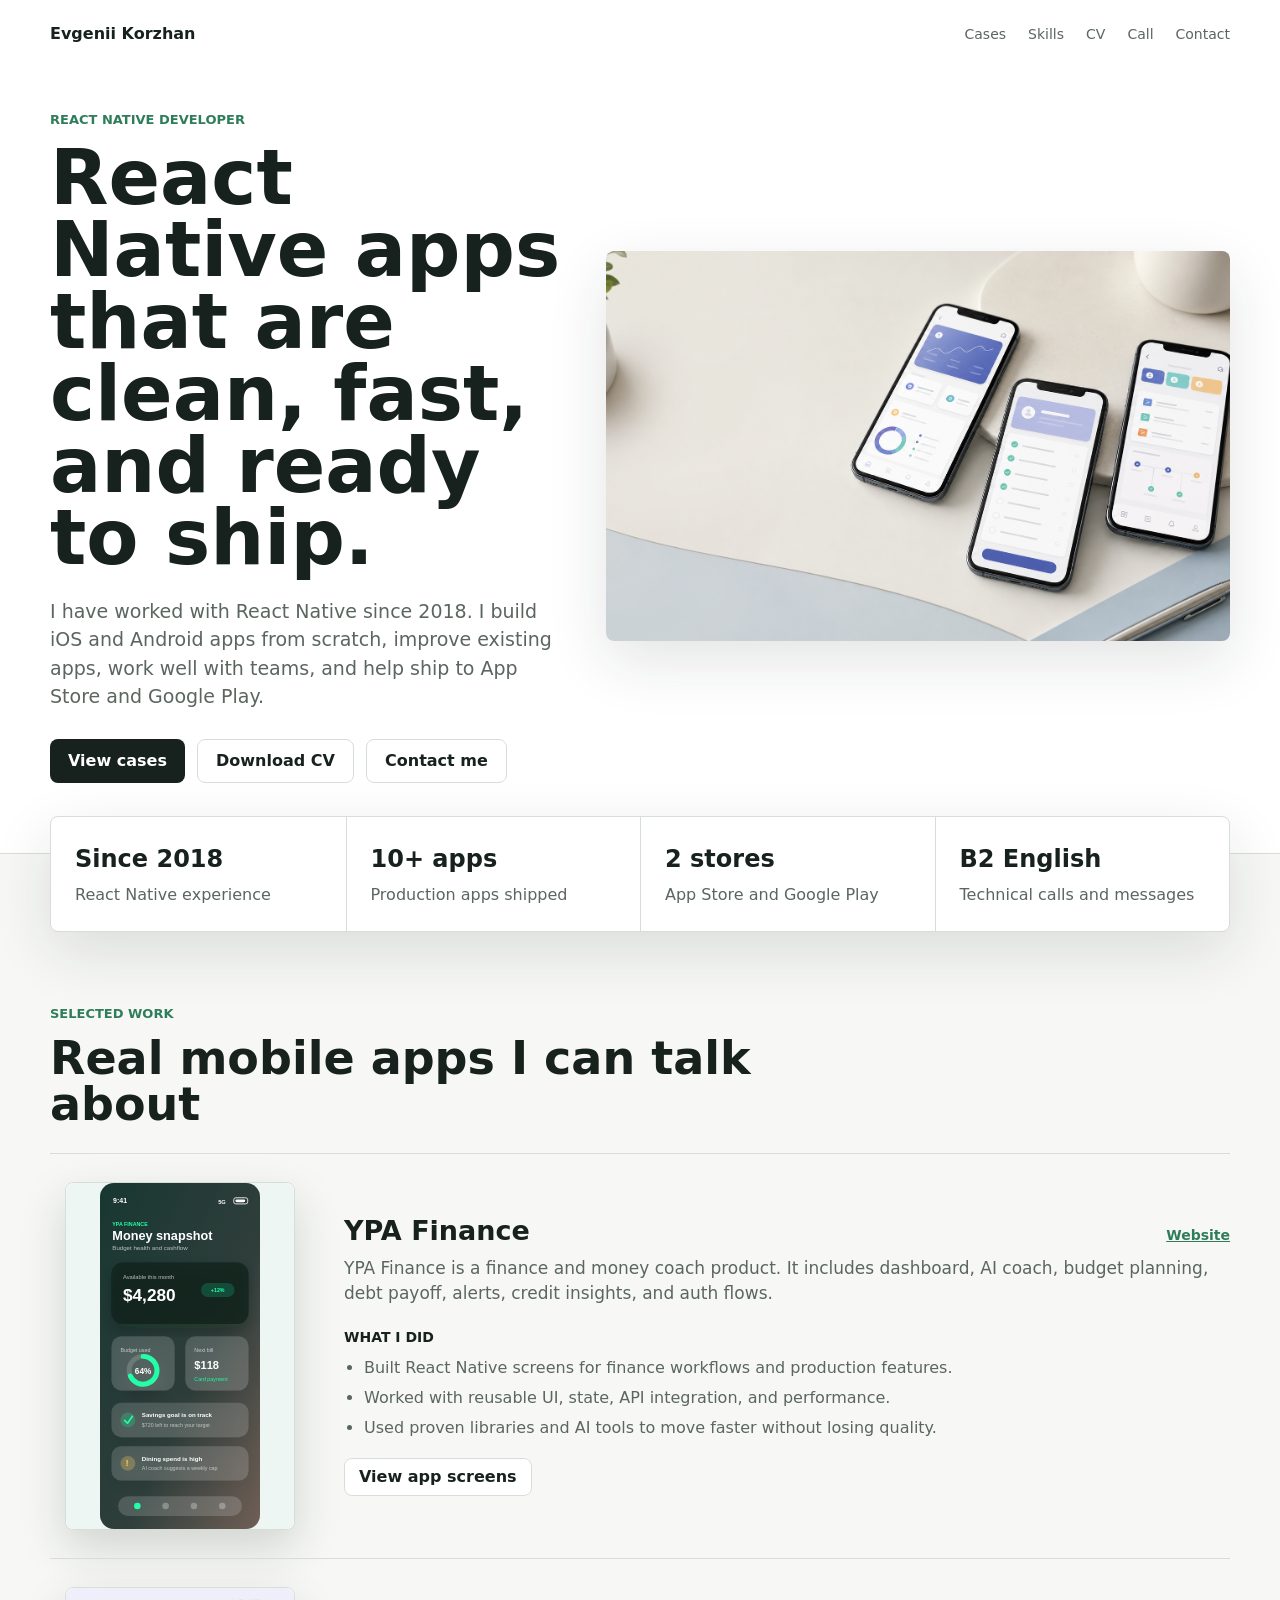
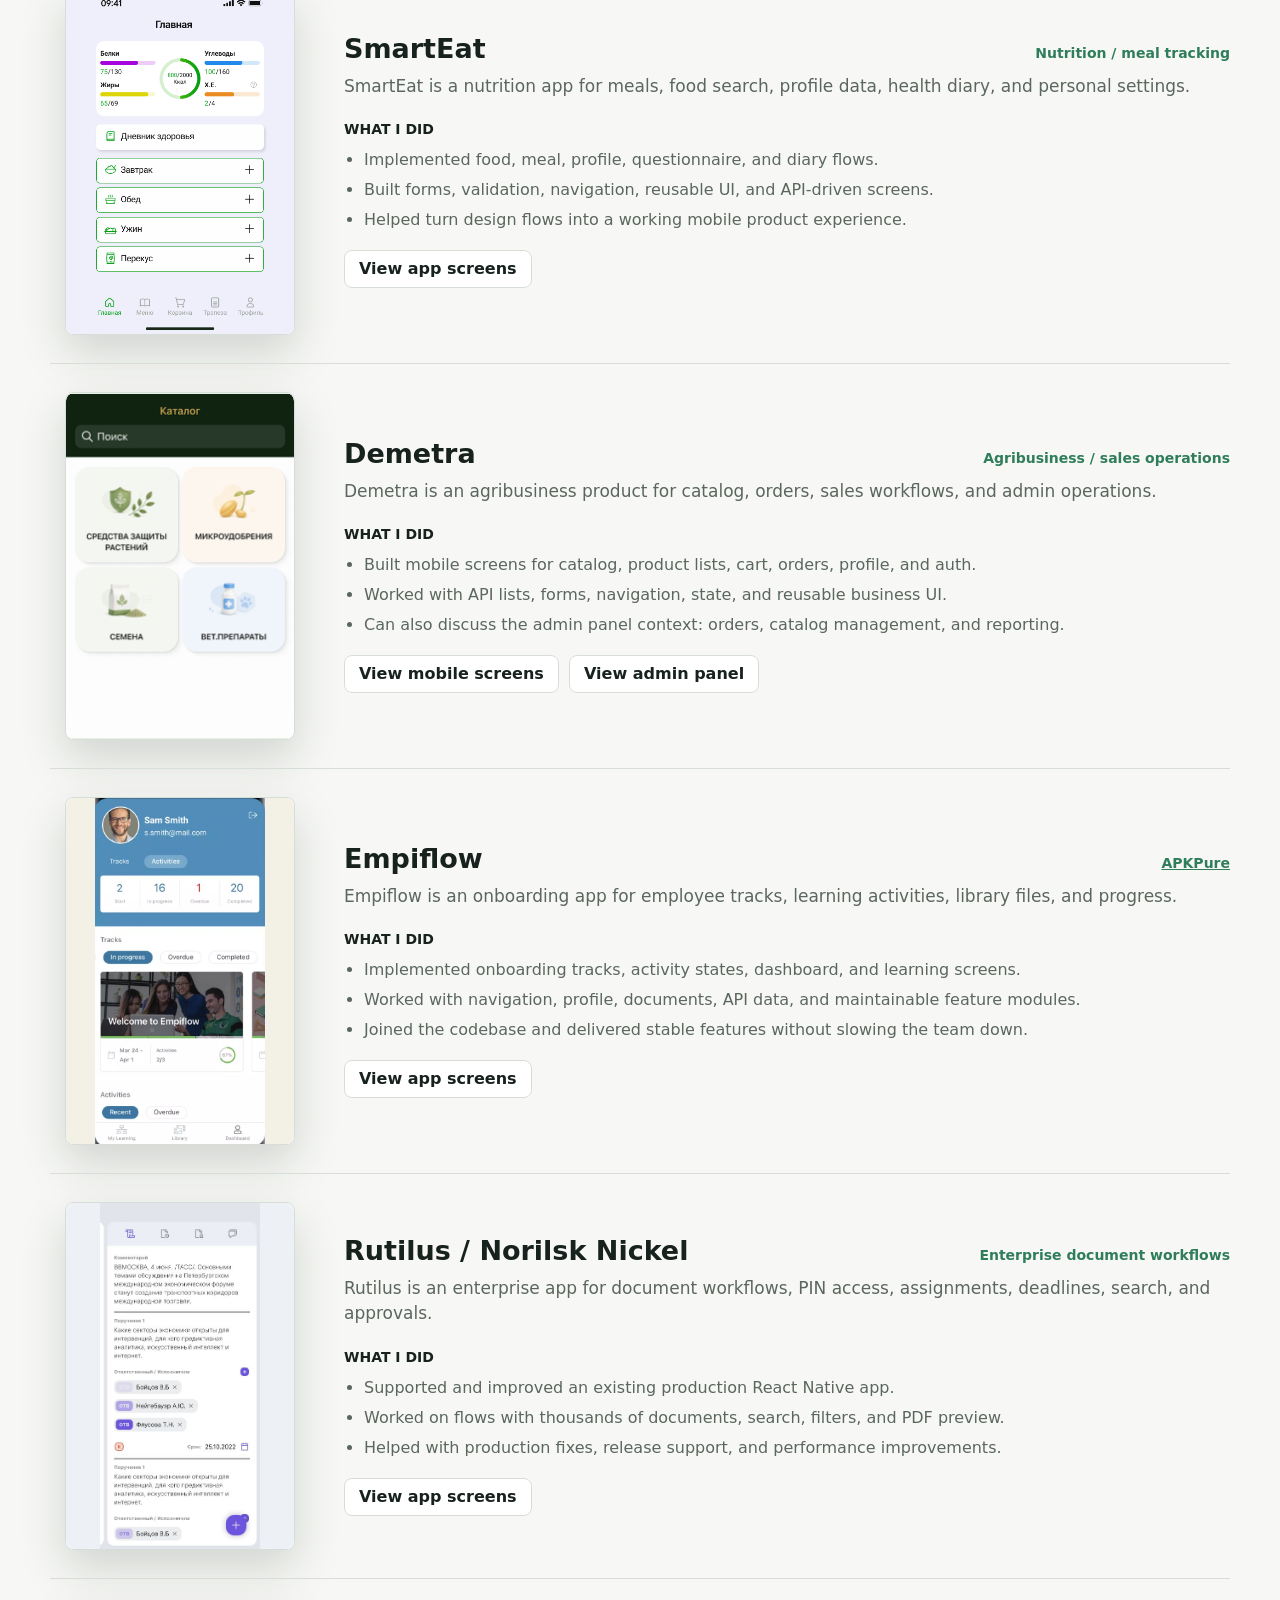
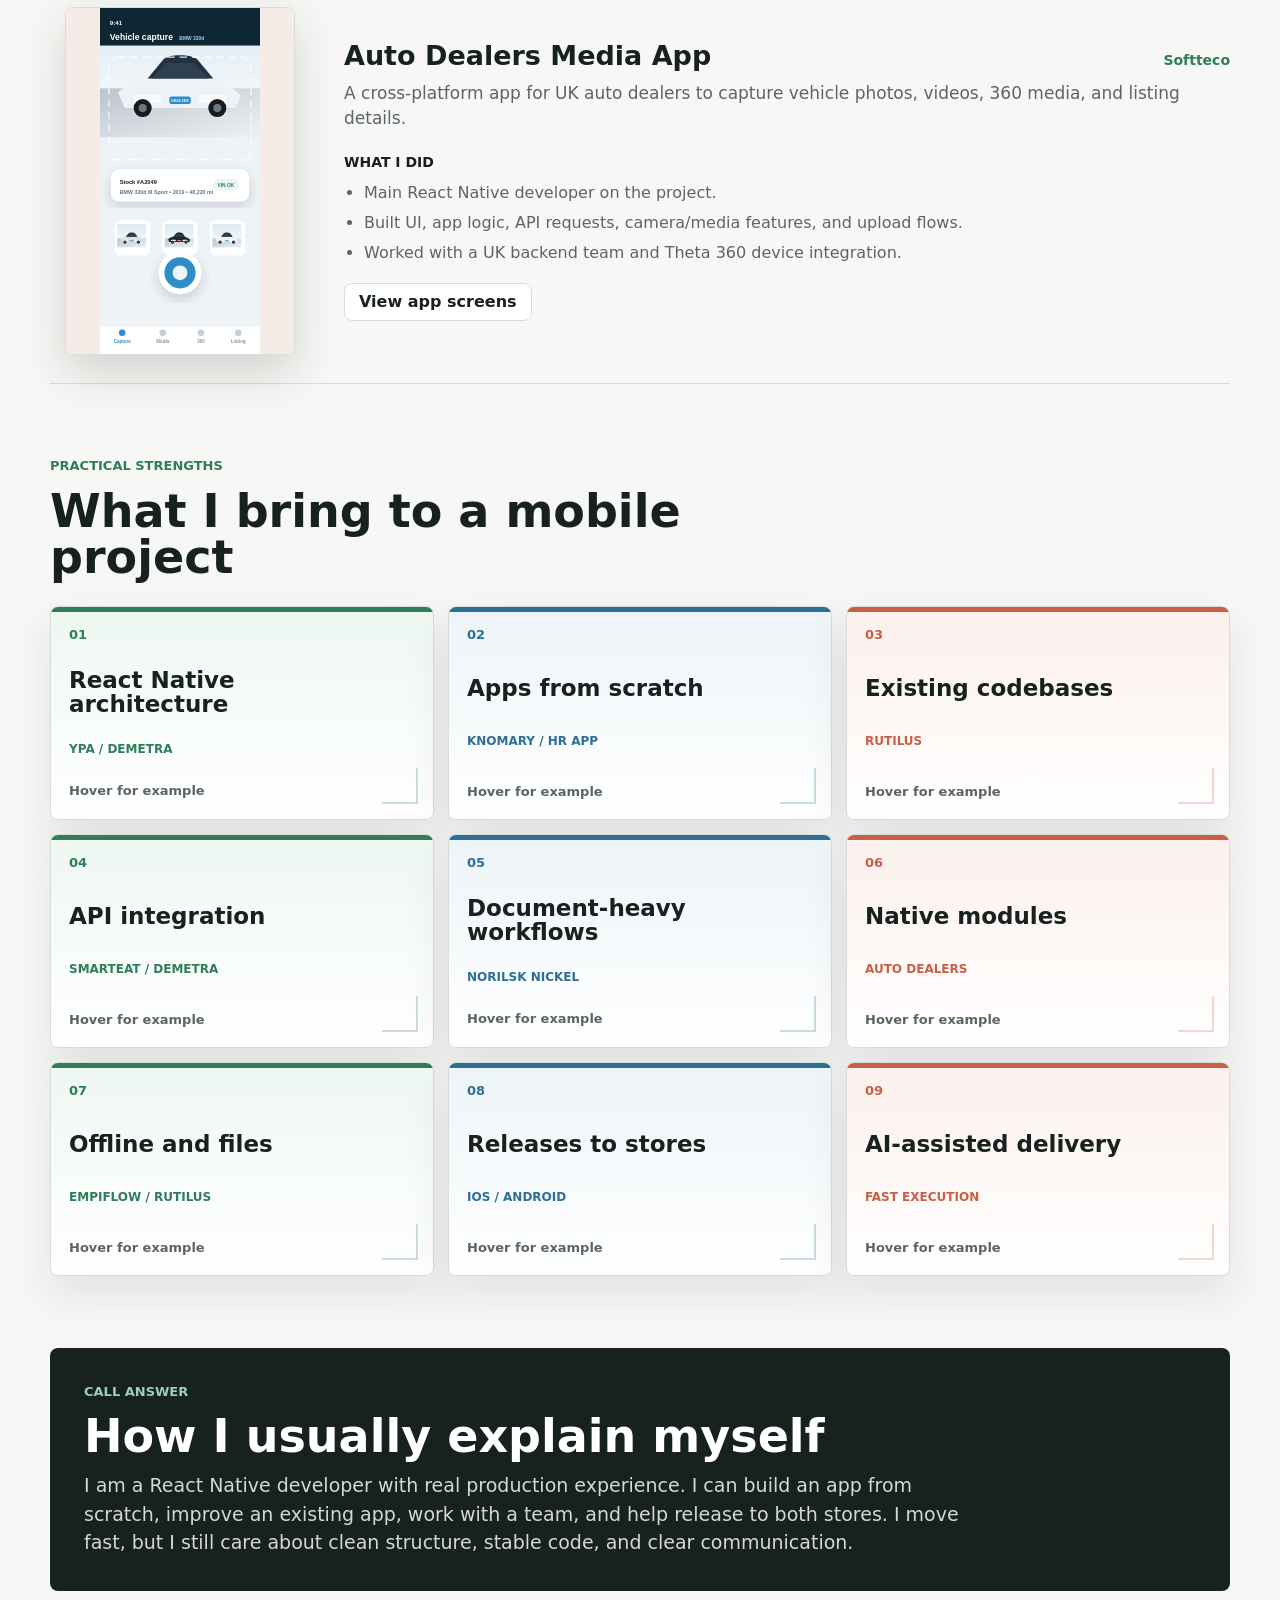
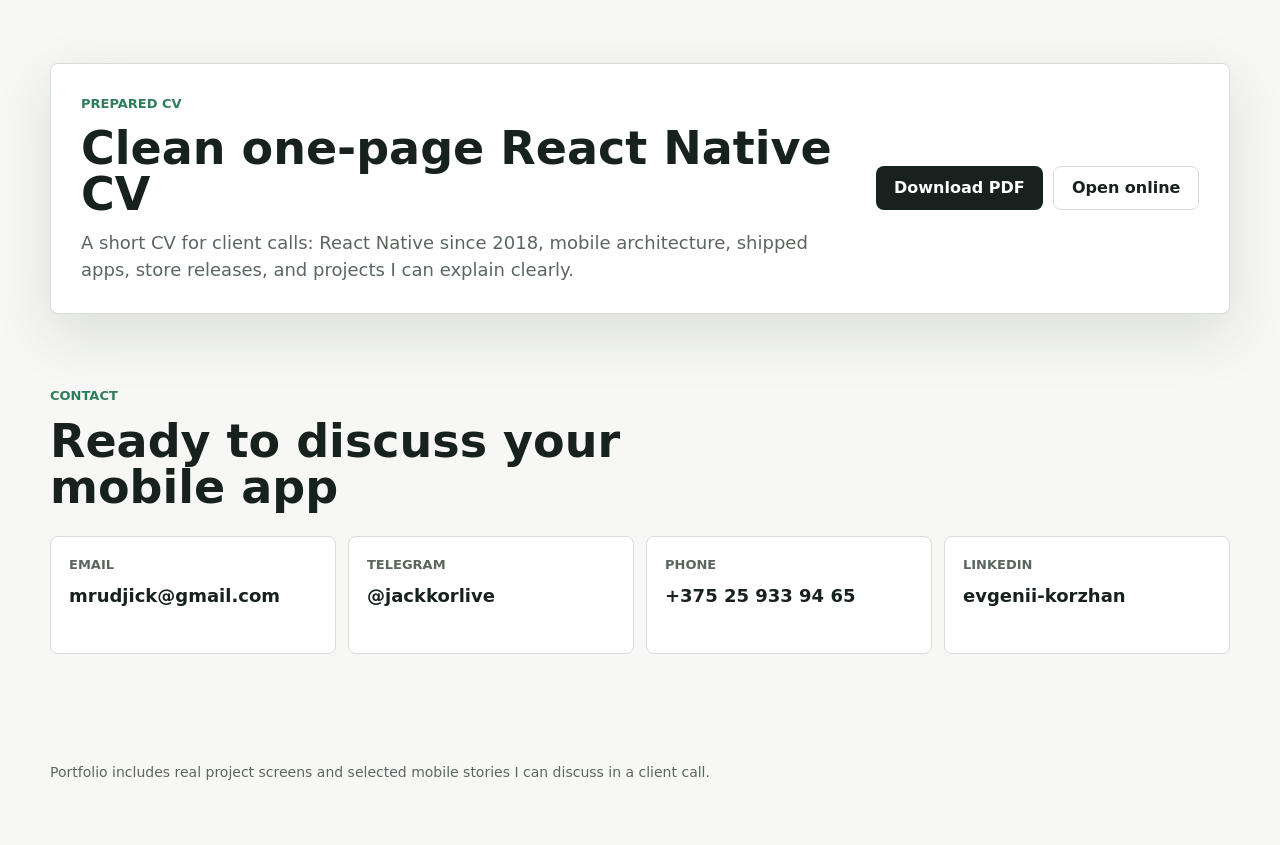
==== index.html @ 5a58c22c "Add React Native portfolio site" ====
<!doctype html>
<html lang="en">
  <head>
    <meta charset="utf-8" />
    <meta name="viewport" content="width=device-width, initial-scale=1" />
    <title>Evgenii Korzhan - React Native Portfolio</title>
    <meta name="theme-color" content="#17211d" />
    <link rel="icon" href="./assets/favicon.svg" type="image/svg+xml" />
    <link rel="stylesheet" href="./vendor/swiper/swiper-bundle.min.css" />
    <link rel="stylesheet" href="./styles.css?v=20260601-copy-polish" />
  </head>
  <body>
    <header class="hero">
      <nav class="nav" aria-label="Portfolio navigation">
        <a class="brand" href="#top">Evgenii Korzhan</a>
        <div class="nav-links">
          <a href="#cases">Cases</a>
          <a href="#skills">Skills</a>
          <a href="#resume">CV</a>
          <a href="#call">Call</a>
          <a href="#contact">Contact</a>
        </div>
      </nav>

      <section id="top" class="hero-grid">
        <div class="hero-copy">
          <p class="eyebrow">React Native Developer</p>
          <h1>React Native apps that are clean, fast, and ready to ship.</h1>
          <p class="lead">
            I have worked with React Native since 2018. I build iOS and Android apps from scratch, improve existing apps, work well with teams, and help ship to App Store and Google Play.
          </p>
          <div class="hero-actions">
            <a class="button primary" href="#cases">View cases</a>
            <a class="button secondary" href="./assets/evgenii-korzhan-react-native-cv.pdf" download>Download CV</a>
            <a class="button secondary" href="mailto:mrudjick@gmail.com">Contact me</a>
          </div>
        </div>
        <div class="hero-media">
          <img src="./assets/mobile-portfolio-hero.png" alt="Mobile app portfolio screens" />
        </div>
      </section>
    </header>

    <main>
      <section class="summary" aria-label="Developer summary">
        <div>
          <span>Since 2018</span>
          <p>React Native experience</p>
        </div>
        <div>
          <span>10+ apps</span>
          <p>Production apps shipped</p>
        </div>
        <div>
          <span>2 stores</span>
          <p>App Store and Google Play</p>
        </div>
        <div>
          <span>B2 English</span>
          <p>Technical calls and messages</p>
        </div>
      </section>

      <section id="cases" class="section">
        <div class="section-heading">
          <p class="eyebrow">Selected work</p>
          <h2>Real mobile apps I can talk about</h2>
        </div>

        <article class="case">
          <button class="phone finance-phone case-trigger" type="button" data-gallery="ypa" aria-label="Open YPA Finance screens">
            <div class="phone-top"></div>
            <div class="screen">
              <img class="phone-preview" src="./assets/ypa-product/ypa-dashboard.svg" alt="YPA Finance screen preview" />
            </div>
          </button>
          <div class="case-copy">
            <div class="case-title">
              <h3>YPA Finance</h3>
              <a href="https://www.ypa.finance/en" target="_blank" rel="noreferrer">Website</a>
            </div>
            <p>
              YPA Finance is a finance and money coach product. It includes dashboard, AI coach, budget planning, debt payoff, alerts, credit insights, and auth flows.
            </p>
            <h4>What I did</h4>
            <ul>
              <li>Built React Native screens for finance workflows and production features.</li>
              <li>Worked with reusable UI, state, API integration, and performance.</li>
              <li>Used proven libraries and AI tools to move faster without losing quality.</li>
            </ul>
            <button class="screen-link" type="button" data-gallery="ypa">View app screens</button>
          </div>
        </article>

        <article class="case">
          <button class="phone nutrition-phone case-trigger" type="button" data-gallery="smarteat" aria-label="Open SmartEat screens">
            <div class="phone-top"></div>
            <div class="screen">
              <img class="phone-preview" src="./assets/smarteat-real/smarteat-02.png" alt="SmartEat screen preview" />
            </div>
          </button>
          <div class="case-copy">
            <div class="case-title">
              <h3>SmartEat</h3>
              <span>Nutrition / meal tracking</span>
            </div>
            <p>
              SmartEat is a nutrition app for meals, food search, profile data, health diary, and personal settings.
            </p>
            <h4>What I did</h4>
            <ul>
              <li>Implemented food, meal, profile, questionnaire, and diary flows.</li>
              <li>Built forms, validation, navigation, reusable UI, and API-driven screens.</li>
              <li>Helped turn design flows into a working mobile product experience.</li>
            </ul>
            <button class="screen-link" type="button" data-gallery="smarteat">View app screens</button>
          </div>
        </article>

        <article class="case">
          <button class="phone agro-phone case-trigger" type="button" data-gallery="demetra" aria-label="Open Demetra screens">
            <div class="phone-top"></div>
            <div class="screen">
              <img class="phone-preview" src="./assets/demetra-real/demetra-preview.png" alt="Demetra screen preview" />
            </div>
          </button>
          <div class="case-copy">
            <div class="case-title">
              <h3>Demetra</h3>
              <span>Agribusiness / sales operations</span>
            </div>
            <p>
              Demetra is an agribusiness product for catalog, orders, sales workflows, and admin operations.
            </p>
            <h4>What I did</h4>
            <ul>
              <li>Built mobile screens for catalog, product lists, cart, orders, profile, and auth.</li>
              <li>Worked with API lists, forms, navigation, state, and reusable business UI.</li>
              <li>Can also discuss the admin panel context: orders, catalog management, and reporting.</li>
            </ul>
            <div class="case-actions">
              <button class="screen-link" type="button" data-gallery="demetra">View mobile screens</button>
              <button class="screen-link" type="button" data-gallery="demetraAdmin">View admin panel</button>
            </div>
          </div>
        </article>

        <article class="case">
          <button class="phone onboarding-phone case-trigger" type="button" data-gallery="empiflow" aria-label="Open Empiflow screens">
            <div class="phone-top"></div>
            <div class="screen">
              <img class="phone-preview" src="./assets/empiflow-real/empiflow-preview.png" alt="Empiflow screen preview" />
            </div>
          </button>
          <div class="case-copy">
            <div class="case-title">
              <h3>Empiflow</h3>
              <a href="https://apkpure.com/empiflow/com.empiflow" target="_blank" rel="noreferrer">APKPure</a>
            </div>
            <p>
              Empiflow is an onboarding app for employee tracks, learning activities, library files, and progress.
            </p>
            <h4>What I did</h4>
            <ul>
              <li>Implemented onboarding tracks, activity states, dashboard, and learning screens.</li>
              <li>Worked with navigation, profile, documents, API data, and maintainable feature modules.</li>
              <li>Joined the codebase and delivered stable features without slowing the team down.</li>
            </ul>
            <button class="screen-link" type="button" data-gallery="empiflow">View app screens</button>
          </div>
        </article>

        <article class="case">
          <button class="phone documents-phone case-trigger" type="button" data-gallery="rutilus" aria-label="Open Rutilus Norilsk Nickel screens">
            <div class="phone-top"></div>
            <div class="screen">
              <img class="phone-preview" src="./assets/rutilus-real/rutilus-02.jpg" alt="Rutilus Norilsk Nickel screen preview" />
            </div>
          </button>
          <div class="case-copy">
            <div class="case-title">
              <h3>Rutilus / Norilsk Nickel</h3>
              <span>Enterprise document workflows</span>
            </div>
            <p>
              Rutilus is an enterprise app for document workflows, PIN access, assignments, deadlines, search, and approvals.
            </p>
            <h4>What I did</h4>
            <ul>
              <li>Supported and improved an existing production React Native app.</li>
              <li>Worked on flows with thousands of documents, search, filters, and PDF preview.</li>
              <li>Helped with production fixes, release support, and performance improvements.</li>
            </ul>
            <button class="screen-link" type="button" data-gallery="rutilus">View app screens</button>
          </div>
        </article>

        <article class="case">
          <button class="phone media-phone case-trigger" type="button" data-gallery="auto" aria-label="Open Auto Dealers screens">
            <div class="phone-top"></div>
            <div class="screen">
              <img class="phone-preview" src="./assets/auto-real/auto-01.svg" alt="Auto dealers media app screen preview" />
            </div>
          </button>
          <div class="case-copy">
            <div class="case-title">
              <h3>Auto Dealers Media App</h3>
              <span>Softteco</span>
            </div>
            <p>
              A cross-platform app for UK auto dealers to capture vehicle photos, videos, 360 media, and listing details.
            </p>
            <h4>What I did</h4>
            <ul>
              <li>Main React Native developer on the project.</li>
              <li>Built UI, app logic, API requests, camera/media features, and upload flows.</li>
              <li>Worked with a UK backend team and Theta 360 device integration.</li>
            </ul>
            <button class="screen-link" type="button" data-gallery="auto">View app screens</button>
          </div>
        </article>
      </section>

      <section id="skills" class="section skills">
        <div class="section-heading">
          <p class="eyebrow">Practical strengths</p>
          <h2>What I bring to a mobile project</h2>
        </div>
        <div class="skill-grid">
          <button class="skill-cube" type="button">
            <span class="cube-inner">
              <span class="cube-face cube-front">
                <span class="skill-index">01</span>
                <strong>React Native architecture</strong>
                <span class="skill-tag">YPA / Demetra</span>
                <span class="skill-hint">Hover for example</span>
              </span>
              <span class="cube-face cube-back">
                <span class="skill-tag">Example</span>
                <strong>Clean structure for real apps</strong>
                <span>I split screens, navigation, shared UI, API calls, and state in a way that is easy to grow. YPA Finance and Demetra are good examples to discuss.</span>
              </span>
            </span>
          </button>
          <button class="skill-cube" type="button">
            <span class="cube-inner">
              <span class="cube-face cube-front">
                <span class="skill-index">02</span>
                <strong>Apps from scratch</strong>
                <span class="skill-tag">Knomary / HR app</span>
                <span class="skill-hint">Hover for example</span>
              </span>
              <span class="cube-face cube-back">
                <span class="skill-tag">Example</span>
                <strong>From zero to working app</strong>
                <span>I can start with an empty codebase and build the first stable version: app structure, UI, navigation, logic, and integrations.</span>
              </span>
            </span>
          </button>
          <button class="skill-cube" type="button">
            <span class="cube-inner">
              <span class="cube-face cube-front">
                <span class="skill-index">03</span>
                <strong>Existing codebases</strong>
                <span class="skill-tag">Rutilus</span>
                <span class="skill-hint">Hover for example</span>
              </span>
              <span class="cube-face cube-back">
                <span class="skill-tag">Example</span>
                <strong>Join, understand, improve</strong>
                <span>I can enter an existing project, find the real problem, fix bugs, and improve stability without unnecessary rewrites. Rutilus is a strong example.</span>
              </span>
            </span>
          </button>
          <button class="skill-cube" type="button">
            <span class="cube-inner">
              <span class="cube-face cube-front">
                <span class="skill-index">04</span>
                <strong>API integration</strong>
                <span class="skill-tag">SmartEat / Demetra</span>
                <span class="skill-hint">Hover for example</span>
              </span>
              <span class="cube-face cube-back">
                <span class="skill-tag">Example</span>
                <strong>Real API states</strong>
                <span>I build screens that handle loading, errors, empty states, forms, validation, refresh, and lists. SmartEat and Demetra show this well.</span>
              </span>
            </span>
          </button>
          <button class="skill-cube" type="button">
            <span class="cube-inner">
              <span class="cube-face cube-front">
                <span class="skill-index">05</span>
                <strong>Document-heavy workflows</strong>
                <span class="skill-tag">Norilsk Nickel</span>
                <span class="skill-hint">Hover for example</span>
              </span>
              <span class="cube-face cube-back">
                <span class="skill-tag">Example</span>
                <strong>Thousands of documents</strong>
                <span>In Rutilus I worked with search, filters, document details, assignments, and deadlines. The goal was simple: keep heavy document flows usable.</span>
              </span>
            </span>
          </button>
          <button class="skill-cube" type="button">
            <span class="cube-inner">
              <span class="cube-face cube-front">
                <span class="skill-index">06</span>
                <strong>Native modules</strong>
                <span class="skill-tag">Auto Dealers</span>
                <span class="skill-hint">Hover for example</span>
              </span>
              <span class="cube-face cube-back">
                <span class="skill-tag">Example</span>
                <strong>Camera and device work</strong>
                <span>I worked with photo, video, uploads, and Theta 360 media for an auto dealer app. This is React Native work beyond simple UI screens.</span>
              </span>
            </span>
          </button>
          <button class="skill-cube" type="button">
            <span class="cube-inner">
              <span class="cube-face cube-front">
                <span class="skill-index">07</span>
                <strong>Offline and files</strong>
                <span class="skill-tag">Empiflow / Rutilus</span>
                <span class="skill-hint">Hover for example</span>
              </span>
              <span class="cube-face cube-back">
                <span class="skill-tag">Example</span>
                <strong>Works when mobile is messy</strong>
                <span>I can work with files, cached data, local state, and slow networks. Empiflow and Rutilus are useful examples for this type of app.</span>
              </span>
            </span>
          </button>
          <button class="skill-cube" type="button">
            <span class="cube-inner">
              <span class="cube-face cube-front">
                <span class="skill-index">08</span>
                <strong>Releases to stores</strong>
                <span class="skill-tag">iOS / Android</span>
                <span class="skill-hint">Hover for example</span>
              </span>
              <span class="cube-face cube-back">
                <span class="skill-tag">Example</span>
                <strong>Ready for real users</strong>
                <span>I have worked with releases for both App Store and Google Play: builds, metadata, checks, fixes, and final delivery.</span>
              </span>
            </span>
          </button>
          <button class="skill-cube" type="button">
            <span class="cube-inner">
              <span class="cube-face cube-front">
                <span class="skill-index">09</span>
                <strong>AI-assisted delivery</strong>
                <span class="skill-tag">Fast execution</span>
                <span class="skill-hint">Hover for example</span>
              </span>
              <span class="cube-face cube-back">
                <span class="skill-tag">Example</span>
                <strong>Faster with control</strong>
                <span>I use AI for routine work, refactoring, tests, and research. I still review the result and keep the code aligned with the app architecture.</span>
              </span>
            </span>
          </button>
        </div>
      </section>

      <section id="call" class="section callout">
        <p class="eyebrow">Call answer</p>
        <h2>How I usually explain myself</h2>
        <p>
          I am a React Native developer with real production experience. I can build an app from scratch, improve an existing app, work with a team, and help release to both stores. I move fast, but I still care about clean structure, stable code, and clear communication.
        </p>
      </section>

      <section id="resume" class="section resume-section">
        <div class="resume-card">
          <div>
            <p class="eyebrow">Prepared CV</p>
            <h2>Clean one-page React Native CV</h2>
            <p>
              A short CV for client calls: React Native since 2018, mobile architecture, shipped apps, store releases, and projects I can explain clearly.
            </p>
          </div>
          <div class="resume-actions">
            <a class="button primary" href="./assets/evgenii-korzhan-react-native-cv.pdf" download>Download PDF</a>
            <a class="button secondary" href="./resume.html" target="_blank" rel="noreferrer">Open online</a>
          </div>
        </div>
      </section>

      <section id="contact" class="section contact-section">
        <div class="section-heading">
          <p class="eyebrow">Contact</p>
          <h2>Ready to discuss your mobile app</h2>
        </div>
        <div class="contact-grid">
          <a href="mailto:mrudjick@gmail.com">
            <span>Email</span>
            <strong>mrudjick@gmail.com</strong>
          </a>
          <a href="https://t.me/jackkorlive" target="_blank" rel="noreferrer">
            <span>Telegram</span>
            <strong>@jackkorlive</strong>
          </a>
          <a href="tel:+375259339465">
            <span>Phone</span>
            <strong>+375 25 933 94 65</strong>
          </a>
          <a href="https://www.linkedin.com/in/evgenii-korzhan-442500195/" target="_blank" rel="noreferrer">
            <span>LinkedIn</span>
            <strong>evgenii-korzhan</strong>
          </a>
        </div>
      </section>
    </main>

    <footer>
      <p>Portfolio includes real project screens and selected mobile stories I can discuss in a client call.</p>
    </footer>

    <dialog class="gallery-modal" id="screen-gallery" aria-labelledby="gallery-title">
      <div class="gallery-shell">
        <div class="gallery-header">
          <div>
            <p class="eyebrow">Gallery</p>
            <h2 id="gallery-title">App screens</h2>
            <p id="gallery-note">Screens I can explain during the call.</p>
          </div>
          <button class="gallery-close" type="button" data-gallery-close aria-label="Close gallery">Close</button>
        </div>
        <div class="swiper gallery-swiper">
          <div class="swiper-wrapper" id="gallery-wrapper"></div>
          <div class="swiper-pagination"></div>
          <div class="swiper-button-prev"></div>
          <div class="swiper-button-next"></div>
        </div>
      </div>
    </dialog>
    <script src="./vendor/swiper/swiper-bundle.min.js"></script>
    <script src="./app.js?v=20260601-copy-polish"></script>
  </body>
</html>
---- styles.css ----
:root {
  --ink: #17211d;
  --muted: #5b665f;
  --line: #d7ded8;
  --paper: #f7f8f5;
  --white: #ffffff;
  --green: #2f7d5a;
  --blue: #2e6f95;
  --coral: #c85f46;
  --gold: #c2973d;
  --shadow: 0 20px 60px rgba(23, 33, 29, 0.12);
}

* {
  box-sizing: border-box;
}

html {
  scroll-behavior: smooth;
}

body {
  margin: 0;
  background: var(--paper);
  color: var(--ink);
  font-family: Inter, ui-sans-serif, system-ui, -apple-system, BlinkMacSystemFont, "Segoe UI", sans-serif;
  line-height: 1.5;
}

a {
  color: inherit;
}

.hero {
  min-height: 92vh;
  background: var(--white);
  border-bottom: 1px solid var(--line);
}

.nav {
  display: flex;
  align-items: center;
  justify-content: space-between;
  width: min(1180px, calc(100% - 40px));
  margin: 0 auto;
  padding: 22px 0;
}

.brand {
  font-weight: 760;
  text-decoration: none;
}

.nav-links {
  display: flex;
  gap: 22px;
  color: var(--muted);
  font-size: 14px;
}

.nav-links a {
  text-decoration: none;
}

.hero-grid {
  display: grid;
  grid-template-columns: minmax(300px, 0.9fr) minmax(380px, 1.1fr);
  gap: 46px;
  align-items: center;
  width: min(1180px, calc(100% - 40px));
  margin: 0 auto;
  padding: 42px 0 70px;
}

.eyebrow {
  margin: 0 0 12px;
  color: var(--green);
  font-size: 13px;
  font-weight: 760;
  letter-spacing: 0;
  text-transform: uppercase;
}

h1,
h2,
h3,
h4,
p {
  margin-top: 0;
}

h1 {
  max-width: 650px;
  margin-bottom: 22px;
  font-size: clamp(44px, 6vw, 76px);
  line-height: 0.95;
  letter-spacing: 0;
}

.lead {
  max-width: 620px;
  color: var(--muted);
  font-size: 19px;
}

.hero-actions {
  display: flex;
  flex-wrap: wrap;
  gap: 12px;
  margin-top: 28px;
}

.button {
  display: inline-flex;
  align-items: center;
  justify-content: center;
  min-height: 44px;
  padding: 0 18px;
  border-radius: 8px;
  font-weight: 720;
  text-decoration: none;
}

.button.primary {
  background: var(--ink);
  color: var(--white);
}

.button.secondary {
  border: 1px solid var(--line);
  color: var(--ink);
}

.button,
.screen-link,
.gallery-close,
.phone,
.skill-cube {
  will-change: transform;
}

.hero-media {
  overflow: hidden;
  border-radius: 8px;
  box-shadow: var(--shadow);
}

.hero-media img {
  display: block;
  width: 100%;
  aspect-ratio: 16 / 10;
  object-fit: cover;
}

.summary {
  display: grid;
  grid-template-columns: repeat(4, 1fr);
  width: min(1180px, calc(100% - 40px));
  margin: -38px auto 0;
  overflow: hidden;
  border: 1px solid var(--line);
  border-radius: 8px;
  background: var(--white);
  box-shadow: var(--shadow);
}

.summary div {
  padding: 24px;
}

.summary div + div {
  border-left: 1px solid var(--line);
}

.summary span {
  display: block;
  margin-bottom: 6px;
  font-size: 24px;
  font-weight: 780;
}

.summary p {
  margin: 0;
  color: var(--muted);
}

.section {
  width: min(1180px, calc(100% - 40px));
  margin: 72px auto;
}

.section-heading {
  max-width: 720px;
  margin-bottom: 26px;
}

h2 {
  margin-bottom: 12px;
  font-size: clamp(30px, 4vw, 46px);
  line-height: 1;
  letter-spacing: 0;
}

.case {
  display: grid;
  grid-template-columns: 260px 1fr;
  gap: 34px;
  align-items: center;
  padding: 28px 0;
  border-top: 1px solid var(--line);
}

.case:last-child {
  border-bottom: 1px solid var(--line);
}

.case-title {
  display: flex;
  flex-wrap: wrap;
  gap: 12px;
  align-items: baseline;
  justify-content: space-between;
}

h3 {
  margin-bottom: 10px;
  font-size: 27px;
  line-height: 1.1;
}

.case-title a,
.case-title span {
  color: var(--green);
  font-size: 14px;
  font-weight: 720;
}

.case-copy p {
  color: var(--muted);
  font-size: 17px;
}

h4 {
  margin: 20px 0 8px;
  font-size: 14px;
  text-transform: uppercase;
  letter-spacing: 0;
}

ul {
  margin: 0;
  padding-left: 20px;
  color: var(--muted);
}

li + li {
  margin-top: 6px;
}

.screen-link {
  margin-top: 18px;
  min-height: 38px;
  padding: 0 14px;
  border: 1px solid var(--line);
  border-radius: 8px;
  background: var(--white);
  color: var(--ink);
  font: inherit;
  font-weight: 720;
  cursor: pointer;
  transition: border-color 180ms ease, transform 180ms ease;
}

.screen-link:hover,
.screen-link:focus-visible {
  border-color: var(--green);
  transform: translateY(-1px);
}

.case-actions {
  display: flex;
  flex-wrap: wrap;
  gap: 10px;
  margin-top: 18px;
}

.case-actions .screen-link {
  margin-top: 0;
}

.phone {
  position: relative;
  display: block;
  width: 230px;
  height: 348px;
  margin: 0 auto;
  padding: 0;
  overflow: hidden;
  border: 1px solid var(--line);
  border-radius: 8px;
  background: var(--white);
  box-shadow: 0 18px 45px rgba(23, 33, 29, 0.17);
  cursor: pointer;
  appearance: none;
  font: inherit;
  transition: transform 180ms ease, box-shadow 180ms ease;
}

.phone::after {
  position: absolute;
  inset: 0;
  z-index: 2;
  border-radius: inherit;
  pointer-events: none;
  content: "";
  opacity: 0;
  background: linear-gradient(110deg, transparent 0 32%, rgba(255, 255, 255, 0.44) 45%, transparent 58% 100%);
  transform: translateX(-70%);
  transition: opacity 220ms ease, transform 620ms ease;
}

.phone:hover,
.phone:focus-visible {
  transform: translateY(-4px);
  box-shadow: 0 24px 55px rgba(23, 33, 29, 0.22);
}

.phone:hover::after,
.phone:focus-visible::after {
  opacity: 1;
  transform: translateX(70%);
}

.phone:focus-visible {
  outline: 3px solid rgba(47, 125, 90, 0.32);
  outline-offset: 5px;
}

.phone-top {
  display: none;
}

.screen {
  position: relative;
  display: flex;
  flex-direction: column;
  width: 100%;
  height: 100%;
  padding: 0;
  overflow: hidden;
  border-radius: 8px;
  background: var(--white);
}

.phone-preview {
  position: absolute;
  inset: 0;
  width: 100%;
  height: 100%;
  border-radius: 8px;
  object-fit: contain;
}

.screen-row,
.card-line,
.task,
.progress {
  height: 18px;
  border-radius: 7px;
  background: rgba(23, 33, 29, 0.15);
}

.screen-row.large {
  height: 58px;
}

.screen-row.short {
  width: 68%;
}

.screen-grid {
  display: grid;
  grid-template-columns: 1fr 1fr;
  gap: 10px;
}

.screen-grid span {
  height: 58px;
  border-radius: 8px;
  background: rgba(47, 125, 90, 0.18);
}

.chart {
  display: flex;
  align-items: end;
  gap: 8px;
  height: 92px;
  padding: 8px;
  border-radius: 8px;
  background: rgba(255, 255, 255, 0.72);
}

.chart i {
  flex: 1;
  border-radius: 5px 5px 0 0;
  background: var(--green);
}

.chart i:nth-child(1) { height: 36%; }
.chart i:nth-child(2) { height: 68%; background: var(--blue); }
.chart i:nth-child(3) { height: 52%; }
.chart i:nth-child(4) { height: 82%; background: var(--gold); }
.chart i:nth-child(5) { height: 45%; background: var(--coral); }

.finance-phone .screen {
  background: #edf6f2;
}

.nutrition-phone .screen {
  background: #eeeffa;
}

.agro-phone .screen {
  background: #e7f2e4;
}

.onboarding-phone .screen {
  background: #f3f0e6;
}

.avatar-row {
  display: flex;
  gap: 8px;
}

.avatar-row span {
  width: 40px;
  height: 40px;
  border-radius: 50%;
  background: var(--blue);
}

.avatar-row span:nth-child(2) {
  background: var(--coral);
}

.avatar-row span:nth-child(3) {
  background: var(--gold);
}

.task {
  height: 48px;
  background: rgba(46, 111, 149, 0.16);
}

.task.done {
  background: rgba(47, 125, 90, 0.22);
}

.task.active {
  background: rgba(200, 95, 70, 0.2);
}

.progress {
  height: 12px;
  width: 78%;
  background: var(--green);
}

.hr-phone .screen {
  background: #eef3fa;
}

.calendar-grid {
  display: grid;
  grid-template-columns: repeat(4, 1fr);
  gap: 8px;
}

.calendar-grid span {
  height: 38px;
  border-radius: 8px;
  background: rgba(46, 111, 149, 0.17);
}

.calendar-grid span:nth-child(3n) {
  background: rgba(194, 151, 61, 0.22);
}

.media-phone .screen {
  background: #f5ece7;
}

.documents-phone .screen {
  background: #edf1f5;
}

.document-header {
  height: 68px;
  border-radius: 8px;
  background: rgba(23, 33, 29, 0.13);
}

.doc-list {
  display: grid;
  gap: 8px;
}

.doc-list span {
  height: 23px;
  border-radius: 7px;
  background: rgba(46, 111, 149, 0.18);
}

.doc-list span:nth-child(3n) {
  background: rgba(47, 125, 90, 0.2);
}

.lens {
  width: 118px;
  height: 118px;
  margin: 10px auto 4px;
  border: 12px solid rgba(23, 33, 29, 0.12);
  border-radius: 50%;
  background: radial-gradient(circle at 40% 38%, #ffffff 0 8%, var(--blue) 9% 30%, var(--ink) 31% 100%);
}

.media-strip {
  display: grid;
  grid-template-columns: repeat(3, 1fr);
  gap: 8px;
}

.media-strip span {
  height: 54px;
  border-radius: 8px;
  background: rgba(200, 95, 70, 0.18);
}

.skill-grid {
  display: grid;
  grid-template-columns: repeat(3, minmax(0, 1fr));
  gap: 14px;
  perspective: 1200px;
}

.skill-cube {
  position: relative;
  display: block;
  min-height: 214px;
  padding: 0;
  border: 0;
  background: transparent;
  color: inherit;
  cursor: pointer;
  font: inherit;
  text-align: left;
  transform-style: preserve-3d;
  transition: transform 200ms ease;
}

.skill-cube:nth-child(3n + 1) {
  --cube-accent: var(--green);
  --cube-tint: #eef7f2;
}

.skill-cube:nth-child(3n + 2) {
  --cube-accent: var(--blue);
  --cube-tint: #edf4f7;
}

.skill-cube:nth-child(3n) {
  --cube-accent: var(--coral);
  --cube-tint: #fbf0ec;
}

.skill-cube:hover,
.skill-cube:focus-visible {
  transform: translateY(-4px);
}

.skill-cube:focus-visible {
  outline: 3px solid rgba(47, 125, 90, 0.32);
  outline-offset: 5px;
}

.cube-inner {
  position: relative;
  display: block;
  width: 100%;
  min-height: 214px;
  transform-style: preserve-3d;
  transition: transform 720ms cubic-bezier(0.2, 0.8, 0.2, 1);
}

.skill-cube:hover,
.skill-cube:focus-visible {
  z-index: 4;
}

.skill-cube:hover .cube-inner,
.skill-cube:focus-visible .cube-inner {
  transform: rotateY(180deg);
}

.cube-face {
  position: absolute;
  inset: 0;
  display: flex;
  flex-direction: column;
  justify-content: space-between;
  min-height: 214px;
  padding: 18px;
  border: 1px solid var(--line);
  border-radius: 8px;
  overflow: hidden;
  backface-visibility: hidden;
  box-shadow: 0 18px 45px rgba(23, 33, 29, 0.1);
}

.cube-face::before {
  position: absolute;
  top: 0;
  right: 0;
  left: 0;
  height: 5px;
  background: var(--cube-accent);
  content: "";
}

.cube-front {
  background: linear-gradient(180deg, var(--cube-tint), var(--white));
}

.cube-front::after {
  position: absolute;
  right: 15px;
  bottom: 15px;
  width: 34px;
  height: 34px;
  border-right: 2px solid var(--cube-accent);
  border-bottom: 2px solid var(--cube-accent);
  opacity: 0.24;
  content: "";
}

.cube-back {
  background: var(--ink);
  color: var(--white);
  transform: rotateY(180deg);
}

.skill-index {
  color: var(--cube-accent);
  font-size: 13px;
  font-weight: 820;
}

.cube-front strong,
.cube-back strong {
  display: block;
  max-width: 92%;
  font-size: 23px;
  line-height: 1.08;
}

.cube-back strong {
  color: var(--white);
  font-size: 20px;
}

.skill-tag {
  color: var(--cube-accent);
  font-size: 12px;
  font-weight: 780;
  text-transform: uppercase;
}

.cube-back .skill-tag {
  color: #9bd0b7;
}

.skill-hint {
  color: var(--muted);
  font-size: 13px;
  font-weight: 680;
}

.cube-back span:last-child {
  color: rgba(255, 255, 255, 0.82);
  font-size: 14px;
  line-height: 1.42;
}

.skill-cube:hover .cube-back span:last-child,
.skill-cube:hover .cube-back strong,
.skill-cube:focus-visible .cube-back span:last-child,
.skill-cube:focus-visible .cube-back strong {
  animation: cube-copy-in 420ms ease 180ms both;
}

.callout {
  padding: 34px;
  border-radius: 8px;
  background: var(--ink);
  color: var(--white);
}

.callout .eyebrow {
  color: #9bd0b7;
}

.callout p:last-child {
  max-width: 880px;
  margin-bottom: 0;
  color: rgba(255, 255, 255, 0.82);
  font-size: 19px;
}

.resume-section {
  margin-top: 64px;
}

.resume-card {
  display: grid;
  grid-template-columns: minmax(0, 1fr) auto;
  gap: 28px;
  align-items: center;
  padding: 30px;
  border: 1px solid var(--line);
  border-radius: 8px;
  background: var(--white);
  box-shadow: var(--shadow);
}

.resume-card p:last-child {
  max-width: 780px;
  margin-bottom: 0;
  color: var(--muted);
  font-size: 18px;
}

.resume-actions {
  display: flex;
  flex-wrap: wrap;
  gap: 10px;
  justify-content: flex-end;
}

.contact-section {
  margin-top: 64px;
}

.contact-grid {
  display: grid;
  grid-template-columns: repeat(4, 1fr);
  gap: 12px;
}

.contact-grid a {
  min-height: 118px;
  padding: 18px;
  border: 1px solid var(--line);
  border-radius: 8px;
  background: var(--white);
  text-decoration: none;
  transition: border-color 180ms ease, transform 180ms ease, box-shadow 180ms ease;
}

.contact-grid a:hover,
.contact-grid a:focus-visible {
  border-color: var(--green);
  box-shadow: 0 16px 40px rgba(23, 33, 29, 0.1);
  transform: translateY(-2px);
}

.contact-grid span {
  display: block;
  margin-bottom: 8px;
  color: var(--muted);
  font-size: 13px;
  font-weight: 760;
  text-transform: uppercase;
}

.contact-grid strong {
  display: block;
  overflow-wrap: anywhere;
  font-size: 18px;
}

footer {
  width: min(1180px, calc(100% - 40px));
  margin: 0 auto;
  padding: 36px 0 48px;
  color: var(--muted);
  font-size: 14px;
}

.gallery-modal {
  width: min(1080px, calc(100% - 28px));
  padding: 0;
  border: 0;
  border-radius: 8px;
  background: var(--white);
  color: var(--ink);
  box-shadow: 0 30px 90px rgba(0, 0, 0, 0.28);
}

.gallery-modal::backdrop {
  background: rgba(23, 33, 29, 0.62);
  backdrop-filter: blur(5px);
}

.gallery-modal[open] {
  animation: modal-fade-in 180ms ease both;
}

.gallery-modal[open] .gallery-shell {
  animation: modal-slide-in 260ms cubic-bezier(0.2, 0.8, 0.2, 1) both;
}

.gallery-shell {
  padding: 26px 26px 32px;
}

.gallery-header {
  display: flex;
  align-items: flex-start;
  justify-content: space-between;
  gap: 20px;
  margin-bottom: 18px;
}

.gallery-header h2 {
  margin-bottom: 8px;
  font-size: clamp(25px, 3vw, 38px);
}

.gallery-header p:last-child {
  margin-bottom: 0;
  color: var(--muted);
}

.gallery-close {
  min-height: 38px;
  padding: 0 14px;
  border: 1px solid var(--line);
  border-radius: 8px;
  background: var(--white);
  color: var(--ink);
  font: inherit;
  font-weight: 720;
  cursor: pointer;
}

.gallery-swiper {
  width: 100%;
  padding: 20px 0 46px;
}

.gallery-swiper .swiper-slide {
  width: min(70vw, 270px);
}

.gallery-swiper .swiper-slide.wide-slide {
  width: min(86vw, 760px);
}

.screen-shot {
  margin: 0;
}

.screen-shot img {
  display: block;
  width: auto;
  max-width: 100%;
  height: min(62vh, 584px);
  margin: 0 auto;
  aspect-ratio: 390 / 844;
  border-radius: 32px;
  box-shadow: 0 20px 56px rgba(23, 33, 29, 0.2);
}

.screen-shot-wide img {
  width: 100%;
  height: auto;
  max-height: min(62vh, 520px);
  aspect-ratio: auto;
  border-radius: 14px;
  object-fit: contain;
}

.screen-shot figcaption {
  margin-top: 12px;
  color: var(--muted);
  font-size: 14px;
  font-weight: 680;
  text-align: center;
}

.swiper-button-next,
.swiper-button-prev {
  color: var(--ink);
}

.swiper-pagination-bullet-active {
  background: var(--green);
}

.js-animate .reveal {
  opacity: 0;
  transform: translateY(22px);
  transition:
    opacity 620ms ease,
    transform 620ms cubic-bezier(0.2, 0.8, 0.2, 1);
  transition-delay: var(--delay, 0ms);
}

.js-animate .reveal.is-visible {
  opacity: 1;
  transform: translateY(0);
}

.js-animate .hero-media.reveal {
  transform: translateY(18px) scale(0.985);
}

.js-animate .hero-media.reveal.is-visible {
  transform: translateY(0) scale(1);
}

.hero-media img {
  transform: scale(1.025);
  transition: transform 900ms ease;
}

.js-animate .hero-media.is-visible img {
  transform: scale(1);
}

.js-animate .case.reveal {
  transform: translateY(26px);
}

.js-animate .case.reveal.is-visible {
  transform: translateY(0);
}

.case .phone,
.case .case-copy {
  transition:
    opacity 520ms ease,
    transform 620ms cubic-bezier(0.2, 0.8, 0.2, 1);
  transition-delay: var(--delay, 0ms);
}

.js-animate .case.reveal:not(.is-visible) .phone {
  opacity: 0;
  transform: translateY(16px) scale(0.97);
}

.js-animate .case.reveal:not(.is-visible) .case-copy {
  opacity: 0;
  transform: translateY(20px);
}

.js-animate .summary .reveal,
.js-animate .resume-card.reveal,
.js-animate .skill-grid .skill-cube.reveal,
.js-animate .contact-grid .reveal {
  transform: translateY(18px) scale(0.985);
}

.js-animate .summary .reveal.is-visible,
.js-animate .resume-card.reveal.is-visible,
.js-animate .skill-grid .skill-cube.reveal.is-visible,
.js-animate .contact-grid .reveal.is-visible {
  transform: translateY(0) scale(1);
}

.js-animate .skill-grid .skill-cube.reveal.is-visible:hover,
.js-animate .skill-grid .skill-cube.reveal.is-visible:focus-visible {
  transform: translateY(-4px) scale(1);
}

@keyframes cube-copy-in {
  from {
    opacity: 0;
    transform: translateY(8px);
  }
  to {
    opacity: 1;
    transform: translateY(0);
  }
}

@keyframes modal-fade-in {
  from {
    opacity: 0;
  }
  to {
    opacity: 1;
  }
}

@keyframes modal-slide-in {
  from {
    opacity: 0;
    transform: translateY(18px) scale(0.985);
  }
  to {
    opacity: 1;
    transform: translateY(0) scale(1);
  }
}

@media (prefers-reduced-motion: reduce) {
  html {
    scroll-behavior: auto;
  }

  *,
  *::before,
  *::after {
    animation-duration: 1ms !important;
    animation-iteration-count: 1 !important;
    scroll-behavior: auto !important;
    transition-duration: 1ms !important;
  }

  .js-animate .reveal,
  .js-animate .hero-media.reveal,
  .js-animate .case.reveal,
  .js-animate .summary .reveal,
  .js-animate .resume-card.reveal,
  .js-animate .skill-grid .skill-cube.reveal,
  .js-animate .contact-grid .reveal,
  .js-animate .case.reveal:not(.is-visible) .phone,
  .js-animate .case.reveal:not(.is-visible) .case-copy {
    opacity: 1;
    transform: none;
  }

  .cube-inner,
  .skill-cube:hover .cube-inner,
  .skill-cube:focus-visible .cube-inner {
    transform: none;
  }

  .cube-face {
    position: static;
  }

  .cube-back {
    display: none;
  }
}

@media (max-width: 1040px) {
  .skill-grid {
    grid-template-columns: repeat(2, minmax(0, 1fr));
  }
}

@media (max-width: 820px) {
  .nav {
    align-items: flex-start;
    gap: 14px;
    flex-direction: column;
  }

  .hero-grid,
  .case {
    grid-template-columns: 1fr;
  }

  .hero {
    min-height: auto;
  }

  h1 {
    font-size: 44px;
  }

  .summary,
  .resume-card,
  .contact-grid,
  .skill-grid {
    grid-template-columns: 1fr;
  }

  .resume-actions {
    justify-content: flex-start;
  }

  .summary div + div {
    border-top: 1px solid var(--line);
    border-left: 0;
  }

  .case {
    gap: 22px;
  }

  .phone {
    width: min(230px, 78vw);
    height: 348px;
  }

  .gallery-header {
    flex-direction: column;
  }

  .gallery-swiper .swiper-slide {
    width: min(78vw, 250px);
  }

  .gallery-swiper .swiper-slide.wide-slide {
    width: 86vw;
  }
}
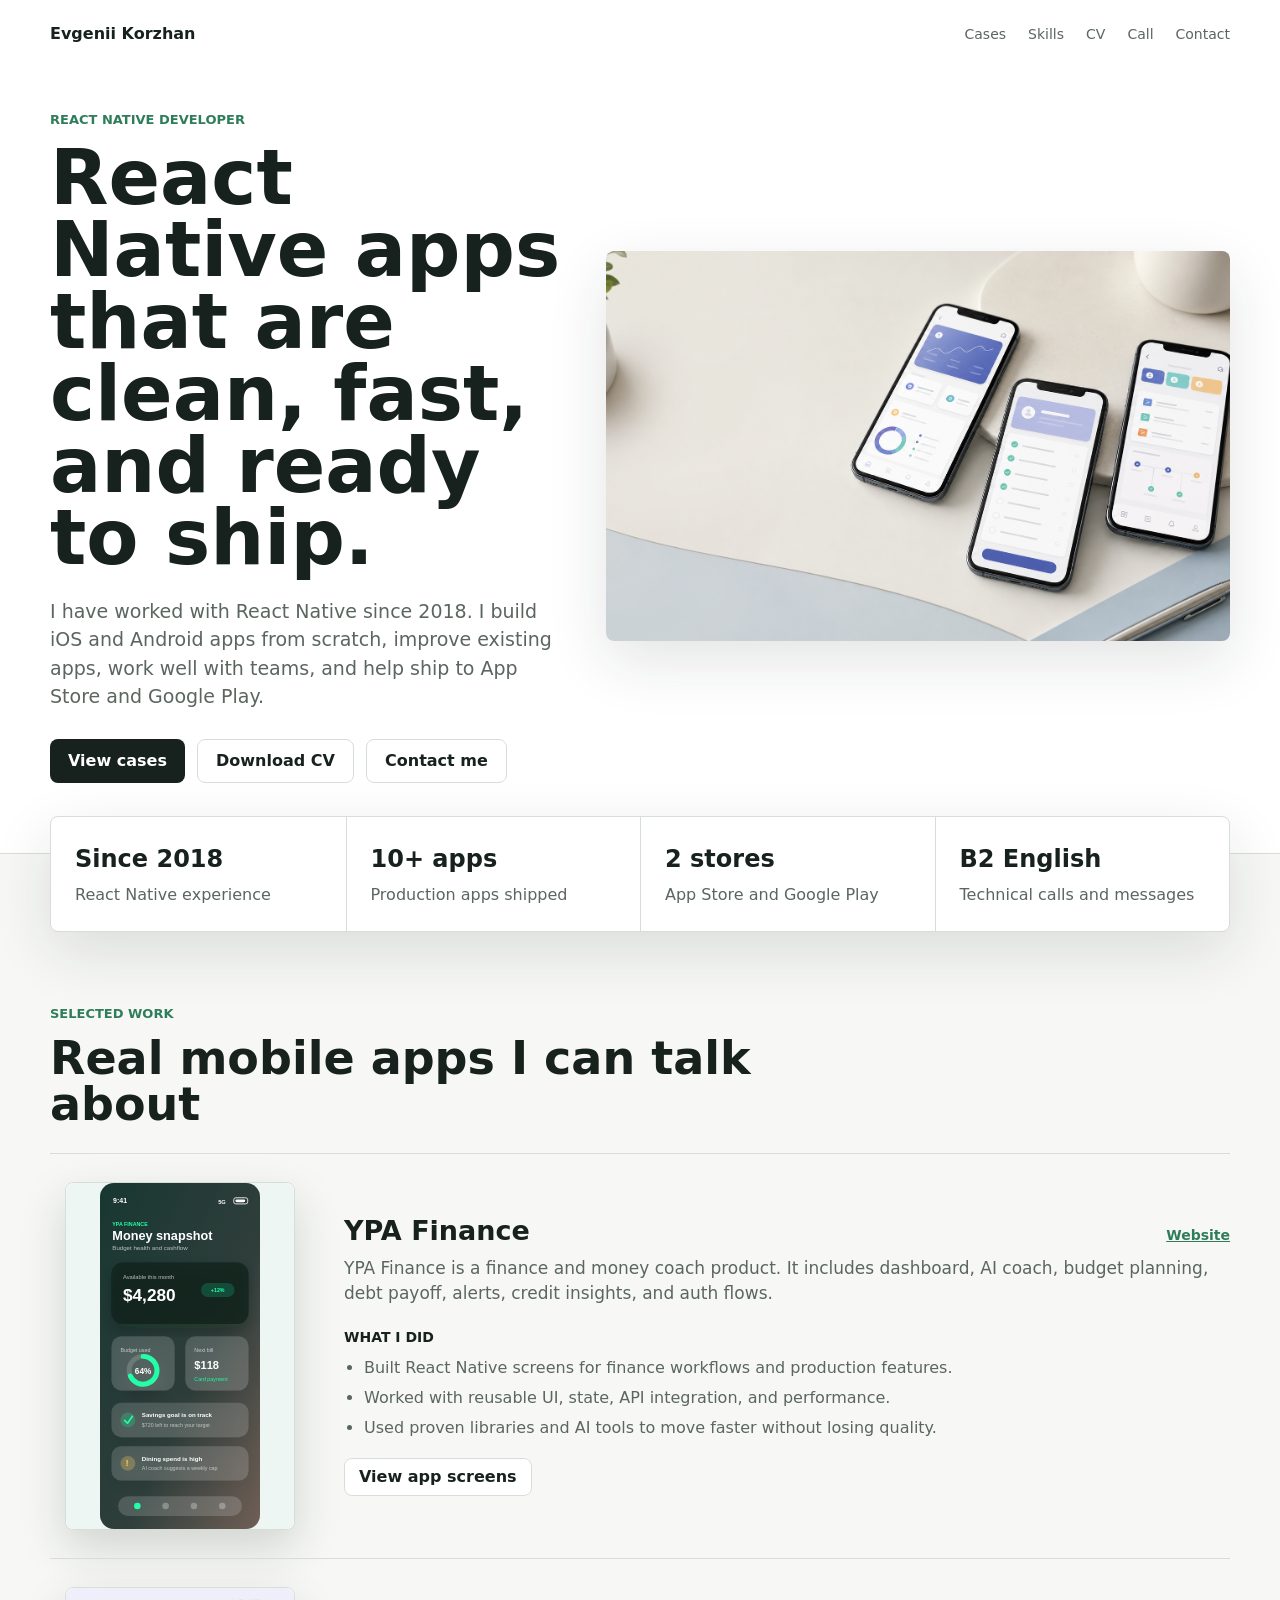
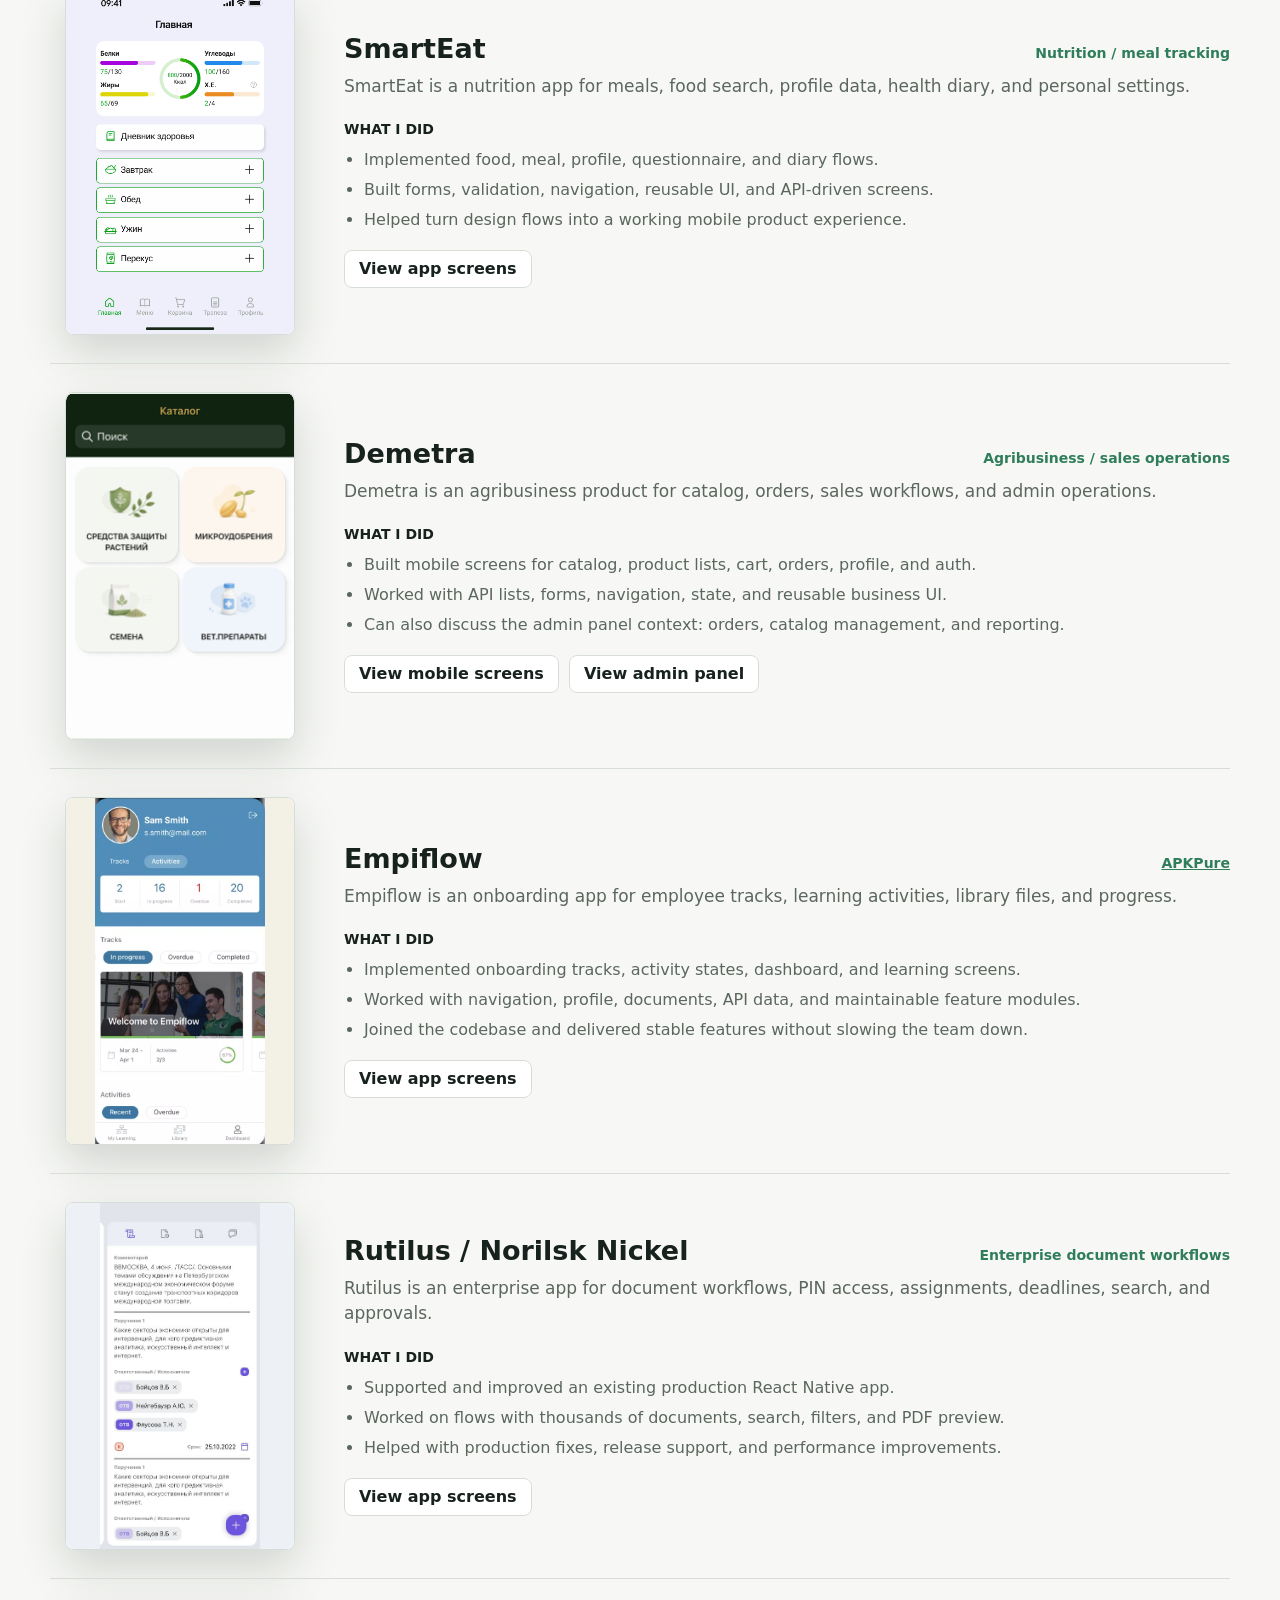
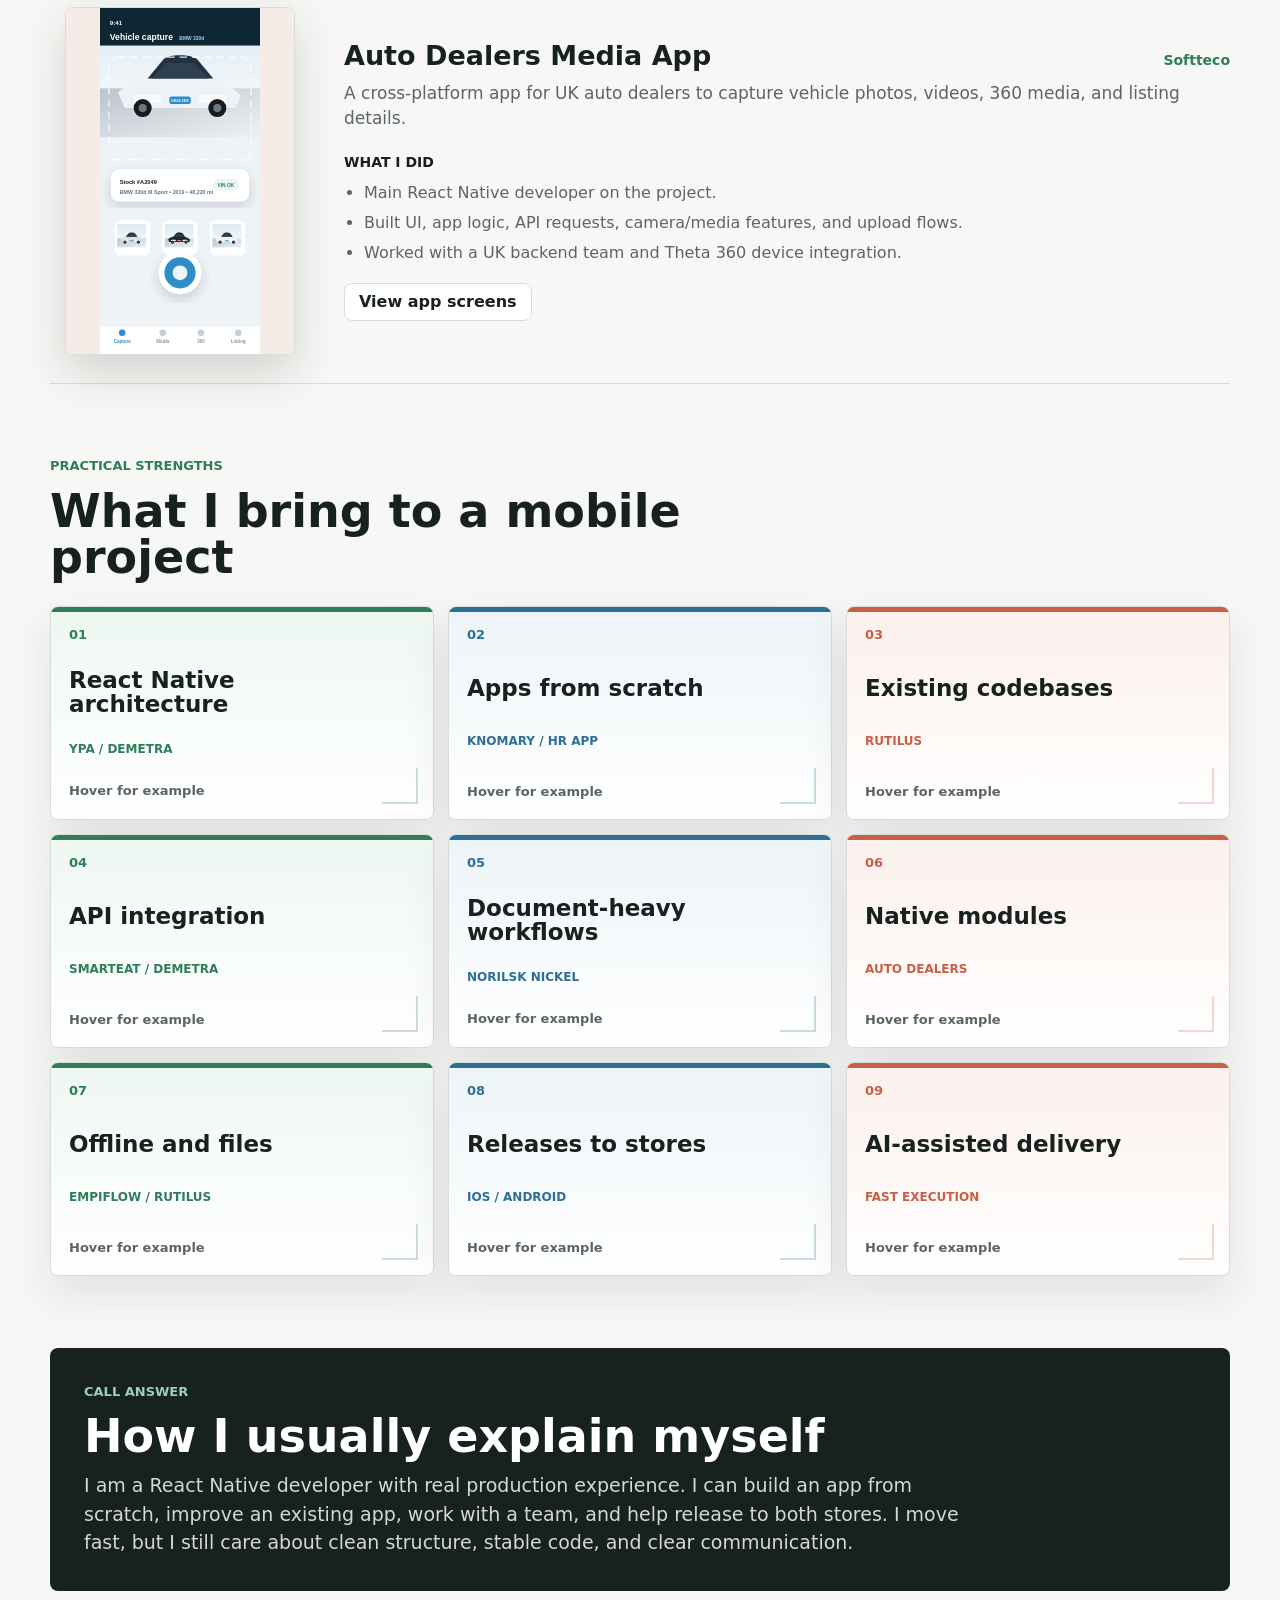
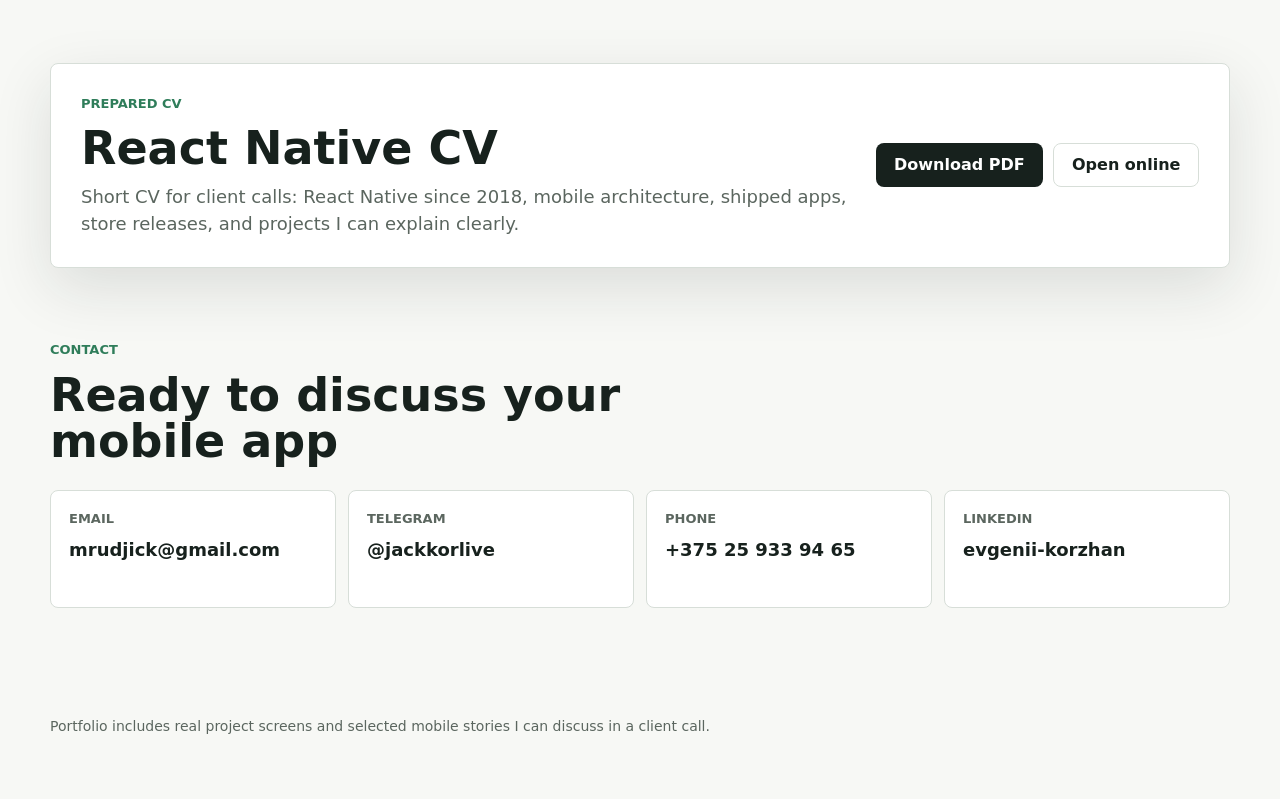
==== commit a099482c: "Polish CV section title" ====
--- a/index.html
+++ b/index.html
@@ -377,9 +377,9 @@
         <div class="resume-card">
           <div>
             <p class="eyebrow">Prepared CV</p>
-            <h2>Clean one-page React Native CV</h2>
-            <p>
-              A short CV for client calls: React Native since 2018, mobile architecture, shipped apps, store releases, and projects I can explain clearly.
+            <h2>React Native CV</h2>
+            <p>
+              Short CV for client calls: React Native since 2018, mobile architecture, shipped apps, store releases, and projects I can explain clearly.
             </p>
           </div>
           <div class="resume-actions">
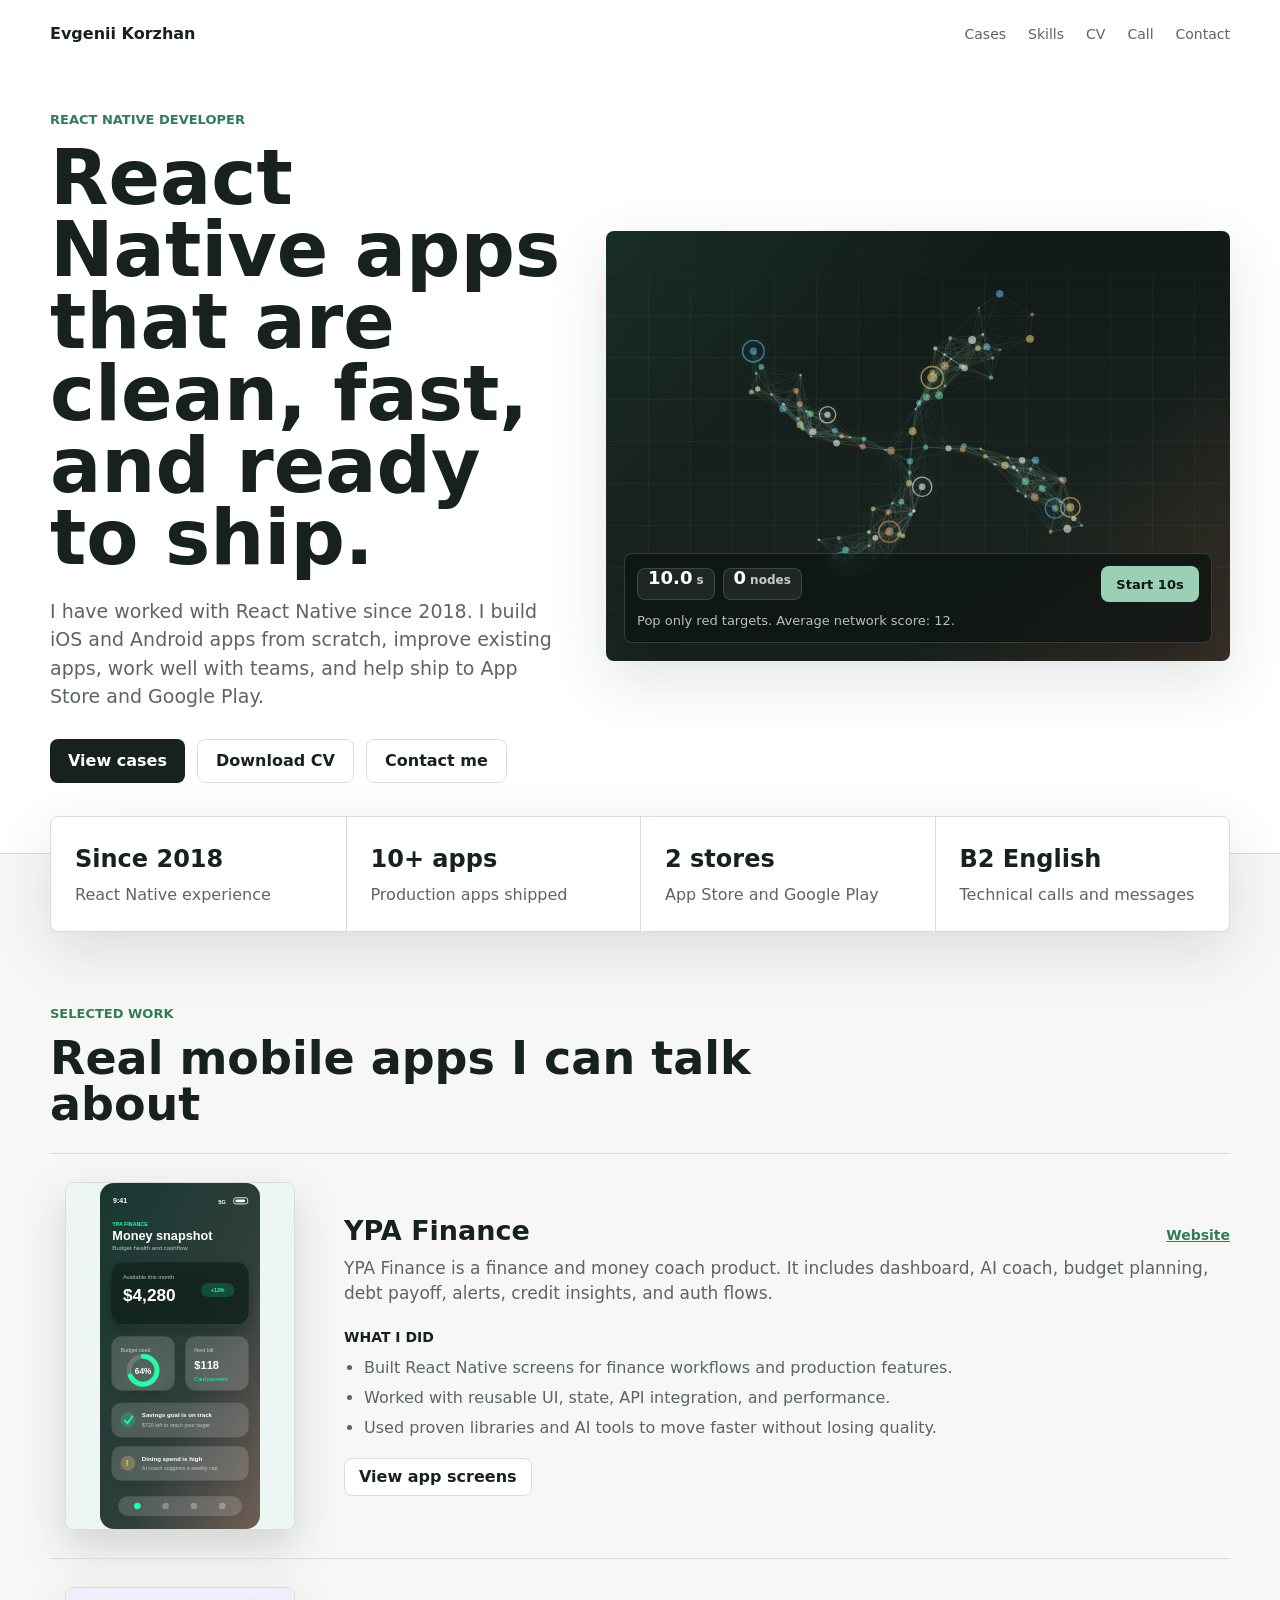
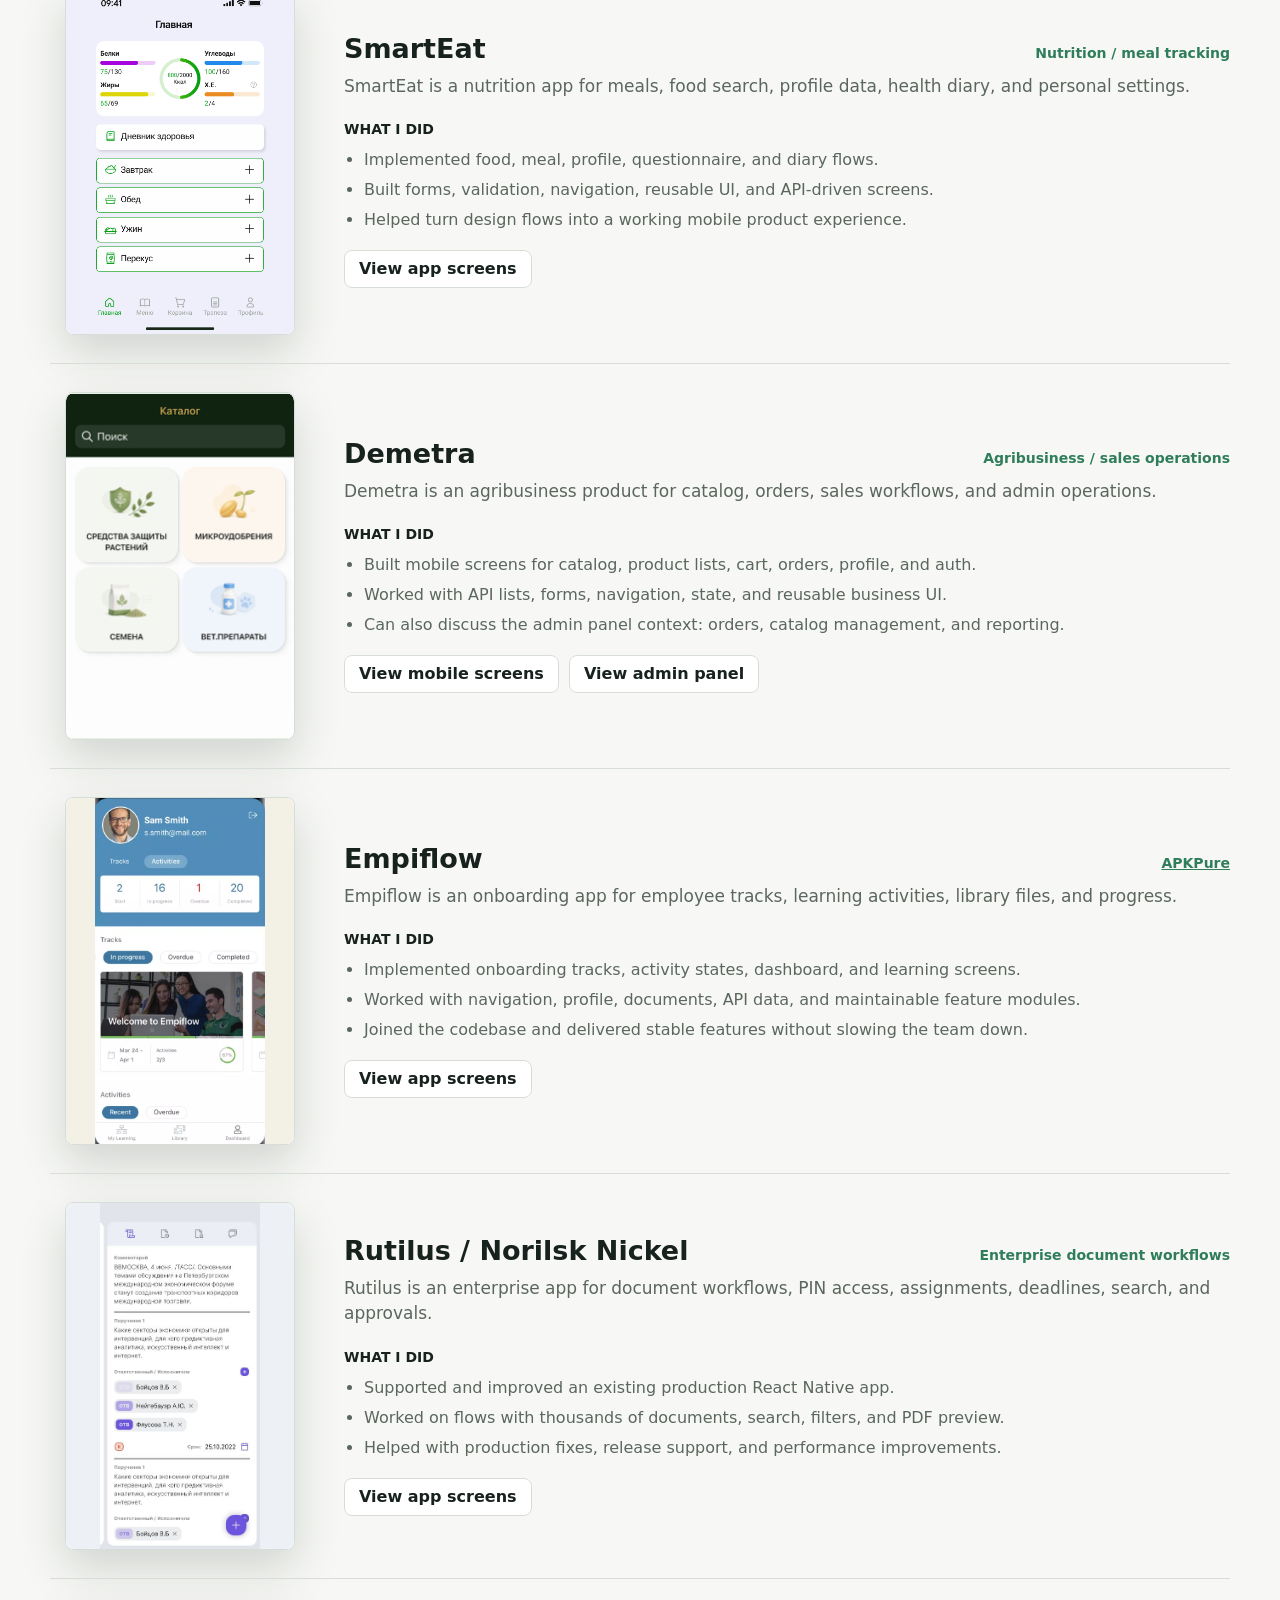
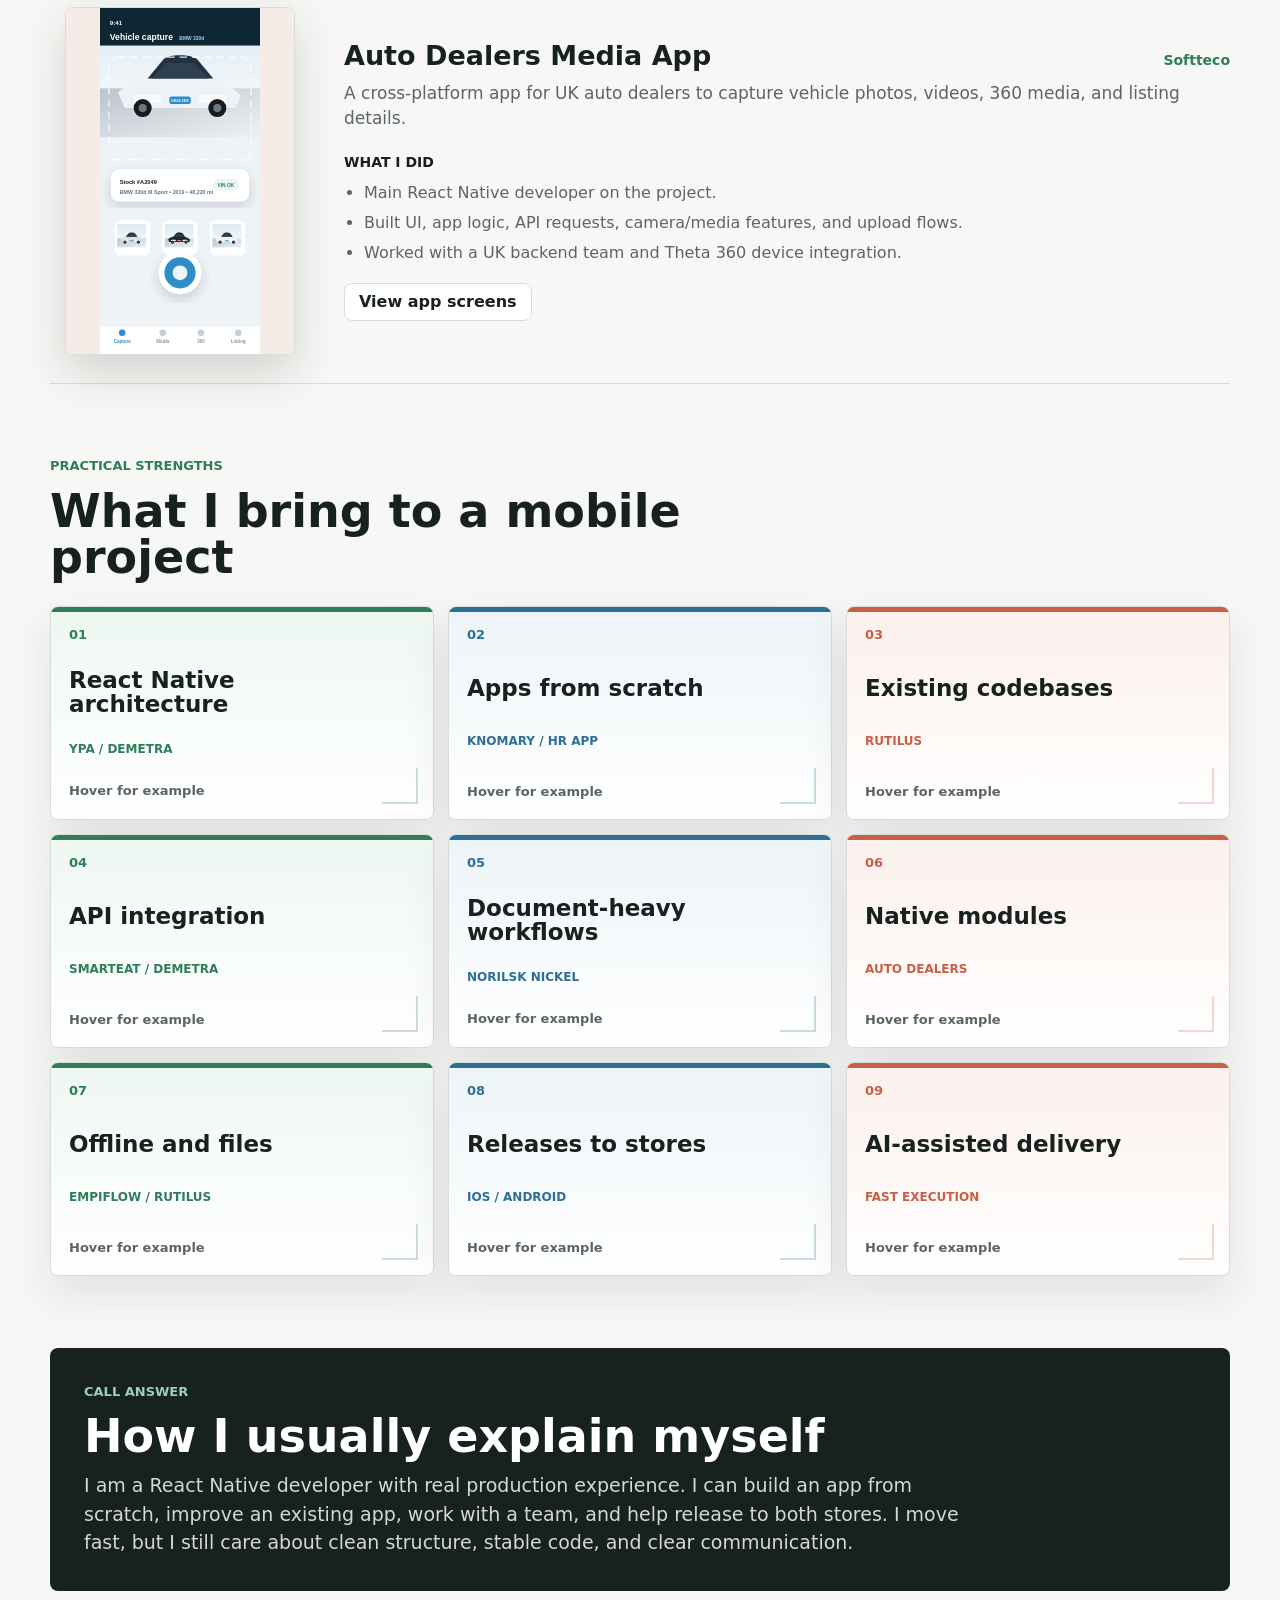
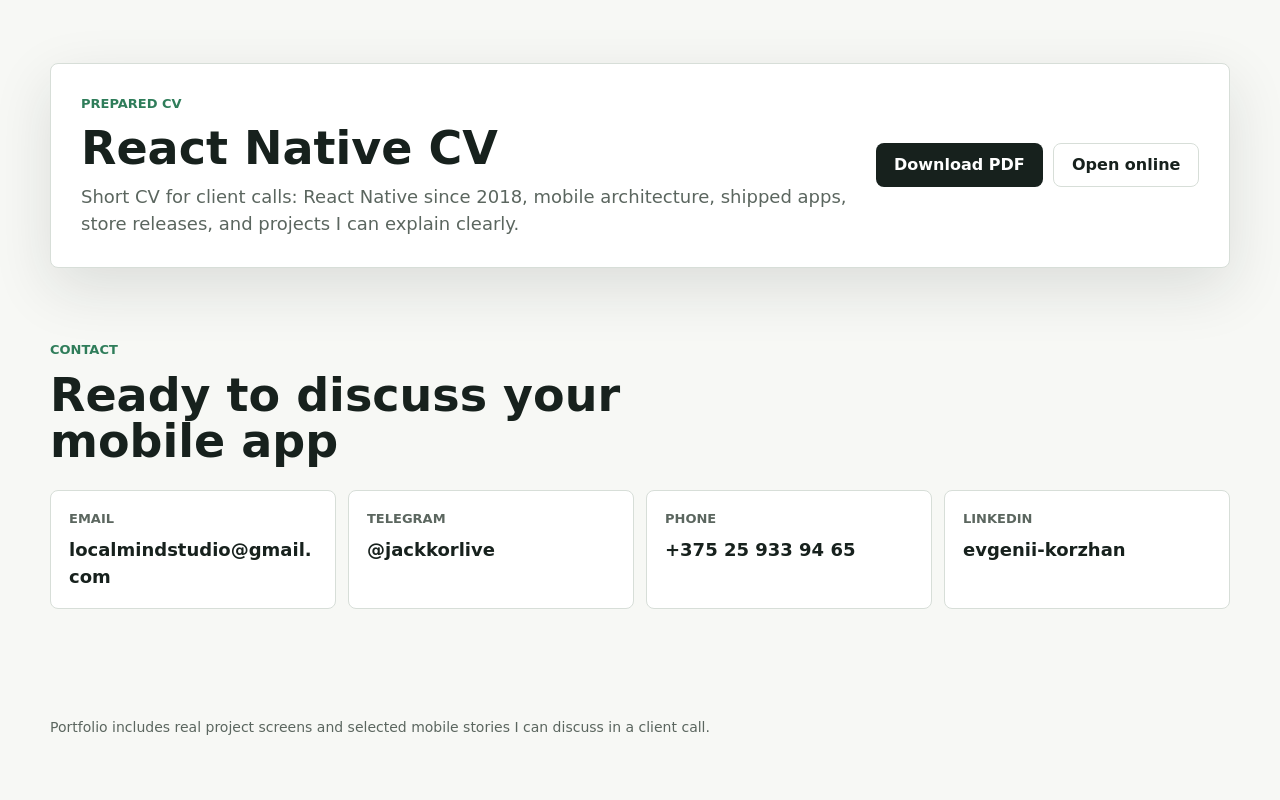
==== commit 27f8d7ed: "Add interactive portfolio particle game" ====
--- a/index.html
+++ b/index.html
@@ -5,9 +5,9 @@
     <meta name="viewport" content="width=device-width, initial-scale=1" />
     <title>Evgenii Korzhan - React Native Portfolio</title>
     <meta name="theme-color" content="#17211d" />
-    <link rel="icon" href="./assets/favicon.svg" type="image/svg+xml" />
+    <link rel="icon" href="./assets/favicon.svg?v=20260609-ek" type="image/svg+xml" />
     <link rel="stylesheet" href="./vendor/swiper/swiper-bundle.min.css" />
-    <link rel="stylesheet" href="./styles.css?v=20260601-copy-polish" />
+    <link rel="stylesheet" href="./styles.css?v=20260609-particles" />
   </head>
   <body>
     <header class="hero">
@@ -32,11 +32,24 @@
           <div class="hero-actions">
             <a class="button primary" href="#cases">View cases</a>
             <a class="button secondary" href="./assets/evgenii-korzhan-react-native-cv.pdf" download>Download CV</a>
-            <a class="button secondary" href="mailto:mrudjick@gmail.com">Contact me</a>
-          </div>
-        </div>
-        <div class="hero-media">
-          <img src="./assets/mobile-portfolio-hero.png" alt="Mobile app portfolio screens" />
+            <a class="button secondary" href="mailto:localmindstudio@gmail.com">Contact me</a>
+          </div>
+        </div>
+        <div class="particle-showcase" data-particle-showcase aria-label="Explore React Native skill particles" tabindex="0">
+          <canvas class="particle-canvas" data-particle-canvas aria-hidden="true"></canvas>
+          <span class="particle-tooltip" data-particle-tooltip aria-hidden="true">
+            <span class="particle-tooltip-kicker" data-particle-tooltip-kicker></span>
+            <strong data-particle-tooltip-title></strong>
+            <span data-particle-tooltip-body></span>
+          </span>
+          <div class="particle-game" data-particle-game>
+            <div class="particle-game-stats" aria-live="polite">
+              <span><strong data-particle-game-time>10.0</strong>s</span>
+              <span><strong data-particle-game-score>0</strong> nodes</span>
+            </div>
+            <button class="particle-game-start" type="button" data-particle-game-start>Start 10s</button>
+            <p data-particle-game-result>Pop only red targets. Average network score: 12.</p>
+          </div>
         </div>
       </section>
     </header>
@@ -395,9 +408,9 @@
           <h2>Ready to discuss your mobile app</h2>
         </div>
         <div class="contact-grid">
-          <a href="mailto:mrudjick@gmail.com">
+          <a href="mailto:localmindstudio@gmail.com">
             <span>Email</span>
-            <strong>mrudjick@gmail.com</strong>
+            <strong>localmindstudio@gmail.com</strong>
           </a>
           <a href="https://t.me/jackkorlive" target="_blank" rel="noreferrer">
             <span>Telegram</span>
@@ -438,6 +451,6 @@
       </div>
     </dialog>
     <script src="./vendor/swiper/swiper-bundle.min.js"></script>
-    <script src="./app.js?v=20260601-copy-polish"></script>
+    <script src="./app.js?v=20260609-red-targets-free-animation"></script>
   </body>
 </html>
--- a/styles.css
+++ b/styles.css
@@ -135,8 +135,227 @@
 .screen-link,
 .gallery-close,
 .phone,
-.skill-cube {
+.skill-cube,
+.particle-showcase {
   will-change: transform;
+}
+
+.particle-showcase {
+  position: relative;
+  display: block;
+  width: 100%;
+  min-height: 430px;
+  padding: 0;
+  overflow: hidden;
+  border: 0;
+  border-radius: 8px;
+  background:
+    linear-gradient(145deg, rgba(47, 125, 90, 0.2), transparent 34%),
+    linear-gradient(315deg, rgba(200, 95, 70, 0.18), transparent 32%),
+    linear-gradient(180deg, #121a17 0%, #1b2621 100%);
+  box-shadow: var(--shadow);
+  cursor: pointer;
+  isolation: isolate;
+  touch-action: none;
+  transform: translateZ(0);
+  user-select: none;
+  transition: box-shadow 260ms ease, transform 320ms cubic-bezier(0.2, 0.8, 0.2, 1);
+  appearance: none;
+}
+
+.particle-showcase::before {
+  position: absolute;
+  inset: 0;
+  z-index: 1;
+  pointer-events: none;
+  background:
+    linear-gradient(rgba(255, 255, 255, 0.04) 1px, transparent 1px),
+    linear-gradient(90deg, rgba(255, 255, 255, 0.04) 1px, transparent 1px);
+  background-size: 42px 42px;
+  content: "";
+  -webkit-mask-image: linear-gradient(180deg, transparent, #000 18%, #000 82%, transparent);
+  mask-image: linear-gradient(180deg, transparent, #000 18%, #000 82%, transparent);
+}
+
+.particle-showcase::after {
+  position: absolute;
+  inset: 0;
+  z-index: 2;
+  pointer-events: none;
+  background: linear-gradient(120deg, transparent 0 34%, rgba(255, 255, 255, 0.16) 48%, transparent 62% 100%);
+  content: "";
+  opacity: 0;
+  transform: translateX(-58%);
+  transition: opacity 220ms ease, transform 680ms ease;
+}
+
+.particle-showcase:hover,
+.particle-showcase:focus-visible,
+.particle-showcase.is-active {
+  box-shadow: 0 30px 90px rgba(23, 33, 29, 0.24);
+  transform: scale(1.035);
+}
+
+.particle-showcase:hover::after,
+.particle-showcase:focus-visible::after,
+.particle-showcase.is-active::after {
+  opacity: 1;
+  transform: translateX(58%);
+}
+
+.particle-showcase:focus-visible {
+  outline: 3px solid rgba(47, 125, 90, 0.32);
+  outline-offset: 6px;
+}
+
+.particle-canvas {
+  position: absolute;
+  inset: 0;
+  z-index: 0;
+  width: 100%;
+  height: 100%;
+}
+
+.particle-tooltip {
+  position: absolute;
+  top: 0;
+  left: 0;
+  z-index: 3;
+  display: grid;
+  gap: 4px;
+  width: min(245px, calc(100% - 32px));
+  padding: 12px 14px;
+  border: 1px solid rgba(238, 246, 242, 0.18);
+  border-radius: 8px;
+  background: rgba(12, 18, 16, 0.82);
+  color: var(--white);
+  box-shadow: 0 18px 45px rgba(0, 0, 0, 0.28);
+  opacity: 0;
+  pointer-events: none;
+  text-align: left;
+  transform: translate3d(var(--tooltip-x, 0), var(--tooltip-y, 0), 0) scale(0.96);
+  transform-origin: 18px 18px;
+  transition: opacity 160ms ease, transform 220ms cubic-bezier(0.2, 0.8, 0.2, 1);
+  backdrop-filter: blur(10px);
+}
+
+.particle-tooltip.is-visible {
+  opacity: 1;
+  transform: translate3d(var(--tooltip-x, 0), var(--tooltip-y, 0), 0) scale(1);
+}
+
+.particle-tooltip-kicker {
+  color: #9bd0b7;
+  font-size: 11px;
+  font-weight: 820;
+  letter-spacing: 0;
+  text-transform: uppercase;
+}
+
+.particle-tooltip strong {
+  display: block;
+  font-size: 16px;
+  line-height: 1.15;
+}
+
+.particle-tooltip span:last-child {
+  color: rgba(255, 255, 255, 0.74);
+  font-size: 13px;
+  line-height: 1.35;
+}
+
+.particle-showcase.is-game-running .particle-tooltip {
+  opacity: 0;
+}
+
+.particle-game {
+  position: absolute;
+  right: 18px;
+  bottom: 18px;
+  left: 18px;
+  z-index: 4;
+  display: grid;
+  grid-template-columns: 1fr auto;
+  gap: 10px 12px;
+  align-items: center;
+  padding: 12px;
+  border: 1px solid rgba(238, 246, 242, 0.16);
+  border-radius: 8px;
+  background: rgba(12, 18, 16, 0.72);
+  box-shadow: 0 18px 45px rgba(0, 0, 0, 0.24);
+  color: var(--white);
+  pointer-events: none;
+  text-align: left;
+  backdrop-filter: blur(10px);
+}
+
+.particle-showcase.is-game-running .particle-game {
+  border-color: rgba(155, 208, 183, 0.42);
+}
+
+.particle-game-stats {
+  display: flex;
+  flex-wrap: wrap;
+  gap: 8px;
+}
+
+.particle-game-stats span {
+  display: inline-flex;
+  align-items: baseline;
+  gap: 4px;
+  min-height: 32px;
+  padding: 0 10px;
+  border: 1px solid rgba(238, 246, 242, 0.15);
+  border-radius: 8px;
+  background: rgba(255, 255, 255, 0.07);
+  color: rgba(255, 255, 255, 0.76);
+  font-size: 12px;
+  font-weight: 760;
+}
+
+.particle-game-stats strong {
+  color: var(--white);
+  font-size: 18px;
+  line-height: 1;
+}
+
+.particle-game-start {
+  min-height: 36px;
+  padding: 0 14px;
+  border: 1px solid rgba(155, 208, 183, 0.5);
+  border-radius: 8px;
+  background: #9bd0b7;
+  color: #0f1714;
+  cursor: pointer;
+  font: inherit;
+  font-size: 13px;
+  font-weight: 820;
+  pointer-events: auto;
+  transition: background 160ms ease, transform 160ms ease;
+}
+
+.particle-game-start:hover,
+.particle-game-start:focus-visible {
+  background: #b7e4cf;
+  transform: translateY(-1px);
+}
+
+.particle-game-start:disabled {
+  cursor: default;
+  opacity: 0.76;
+  transform: none;
+}
+
+.particle-game p {
+  grid-column: 1 / -1;
+  margin: 0;
+  color: rgba(255, 255, 255, 0.72);
+  font-size: 13px;
+  line-height: 1.35;
+}
+
+.particle-showcase.is-game-finished .particle-game p {
+  color: #f0d58d;
 }
 
 .hero-media {
@@ -922,12 +1141,20 @@
   transform: translateY(0);
 }
 
-.js-animate .hero-media.reveal {
+.js-animate .hero-media.reveal,
+.js-animate .particle-showcase.reveal {
   transform: translateY(18px) scale(0.985);
 }
 
-.js-animate .hero-media.reveal.is-visible {
+.js-animate .hero-media.reveal.is-visible,
+.js-animate .particle-showcase.reveal.is-visible {
   transform: translateY(0) scale(1);
+}
+
+.js-animate .particle-showcase.reveal.is-visible:hover,
+.js-animate .particle-showcase.reveal.is-visible:focus-visible,
+.js-animate .particle-showcase.reveal.is-visible.is-active {
+  transform: translateY(0) scale(1.035);
 }
 
 .hero-media img {
@@ -1048,6 +1275,18 @@
     transform: none;
   }
 
+  .particle-showcase,
+  .particle-showcase:hover,
+  .particle-showcase:focus-visible,
+  .particle-showcase.is-active {
+    transform: none;
+  }
+
+  .particle-tooltip {
+    opacity: 1;
+    transform: none;
+  }
+
   .cube-face {
     position: static;
   }
@@ -1079,6 +1318,28 @@
     min-height: auto;
   }
 
+  .particle-showcase {
+    min-height: min(62vh, 420px);
+    aspect-ratio: 1 / 1;
+  }
+
+  .particle-tooltip {
+    width: min(230px, calc(100% - 28px));
+  }
+
+  .particle-game {
+    right: 10px;
+    bottom: 10px;
+    left: 10px;
+    grid-template-columns: 1fr;
+    gap: 8px;
+    padding: 10px;
+  }
+
+  .particle-game-start {
+    width: 100%;
+  }
+
   h1 {
     font-size: 44px;
   }
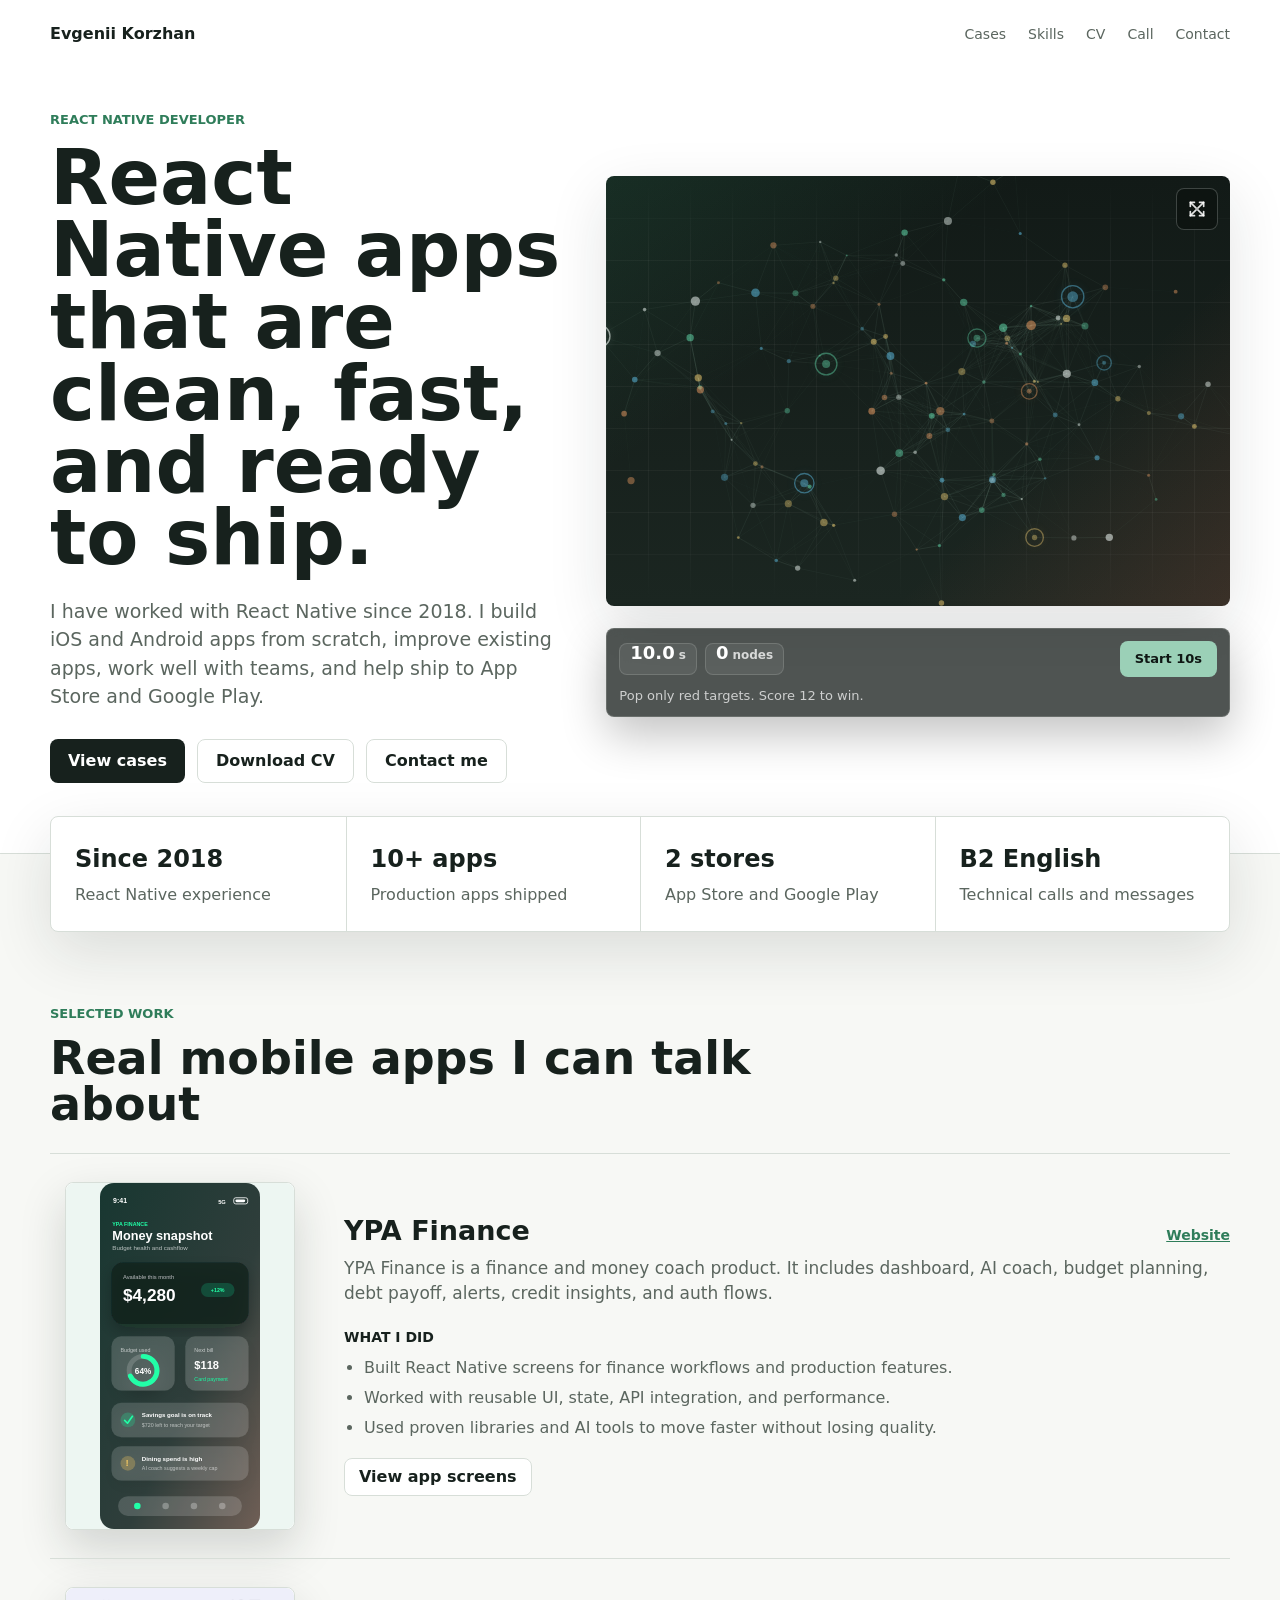
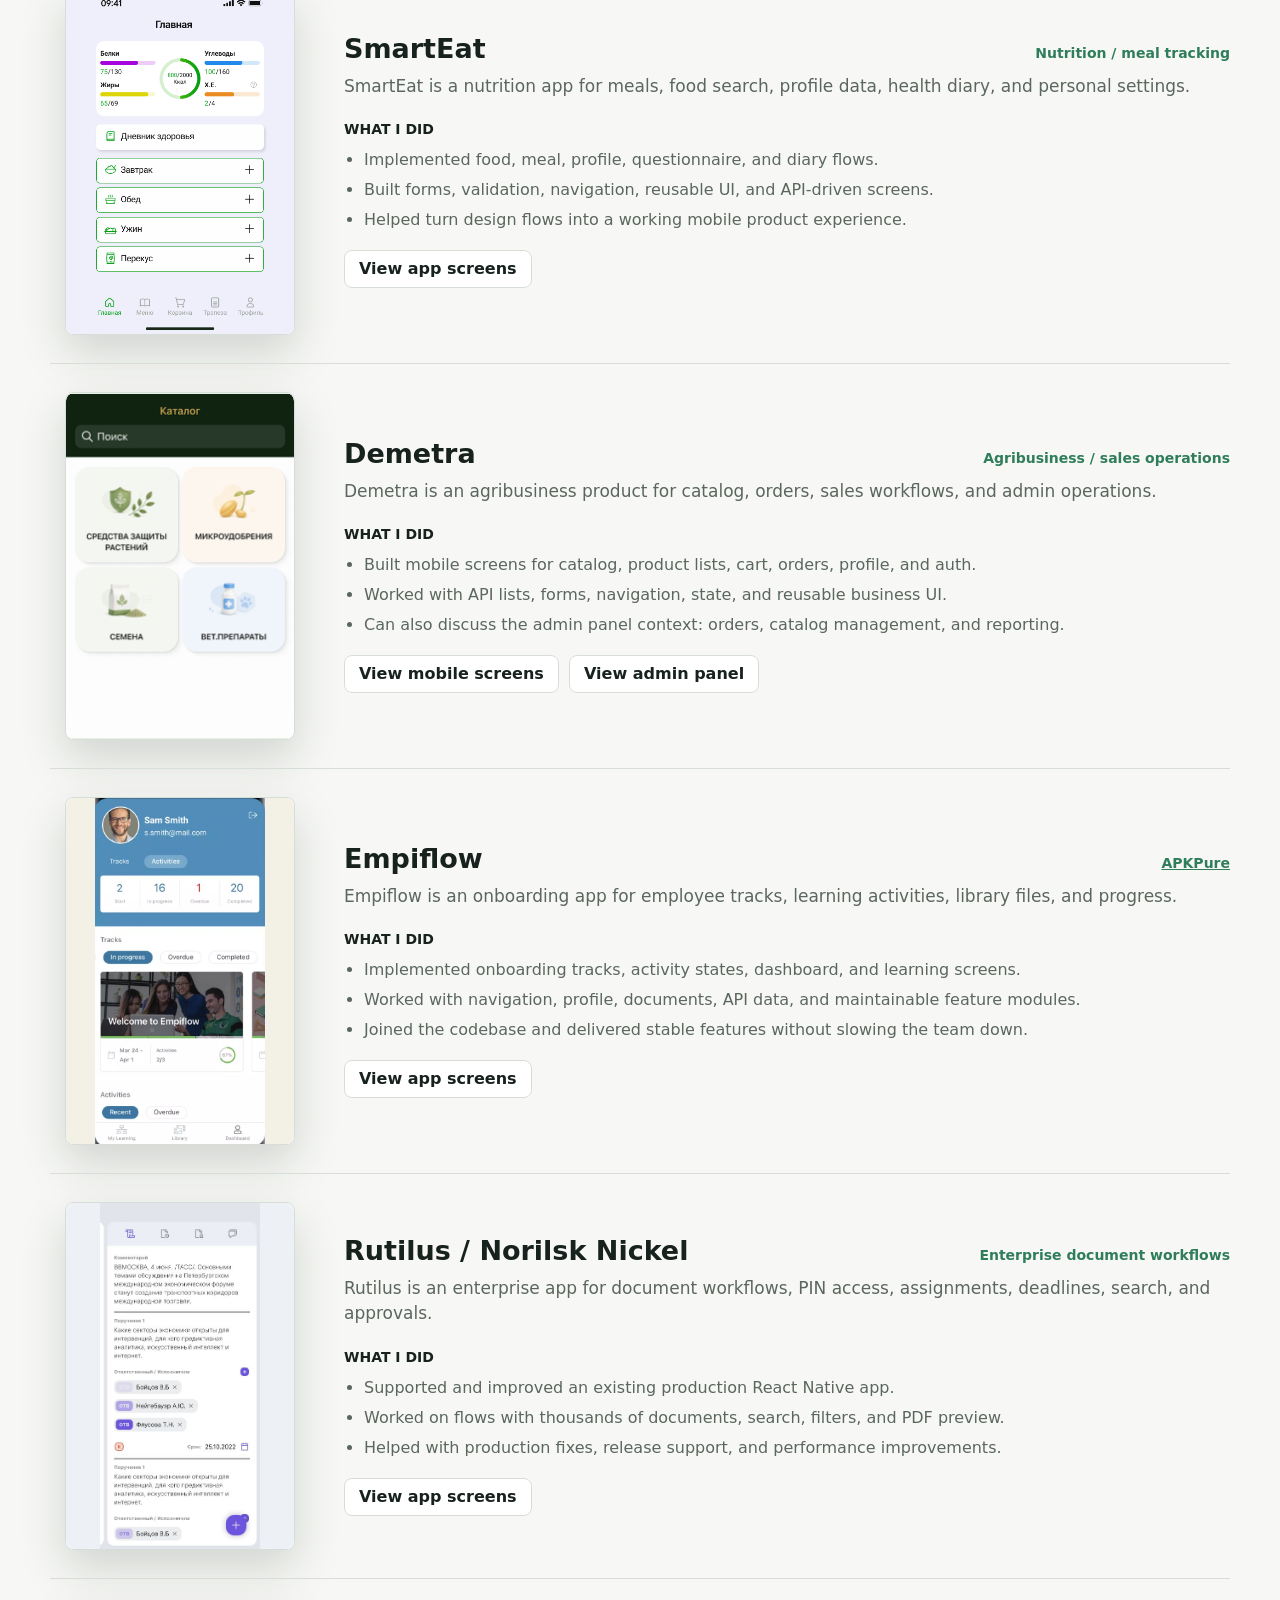
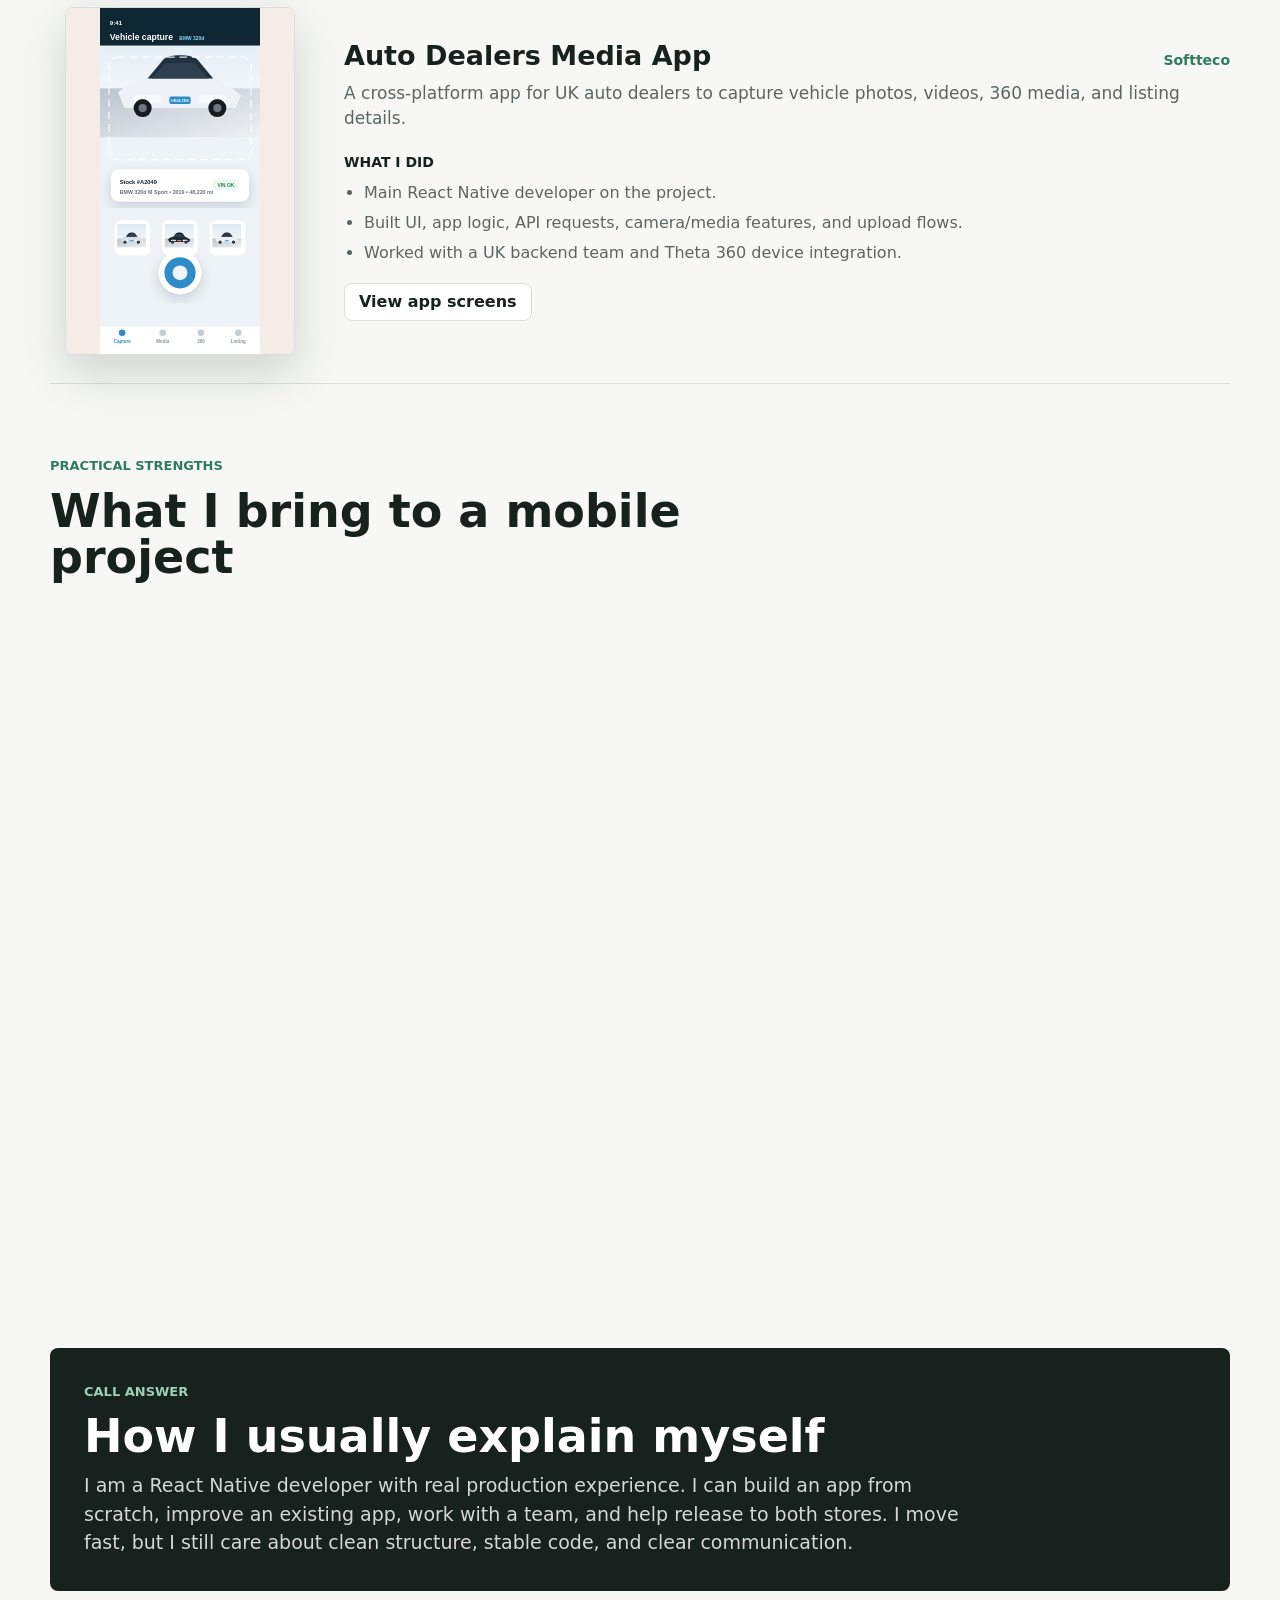
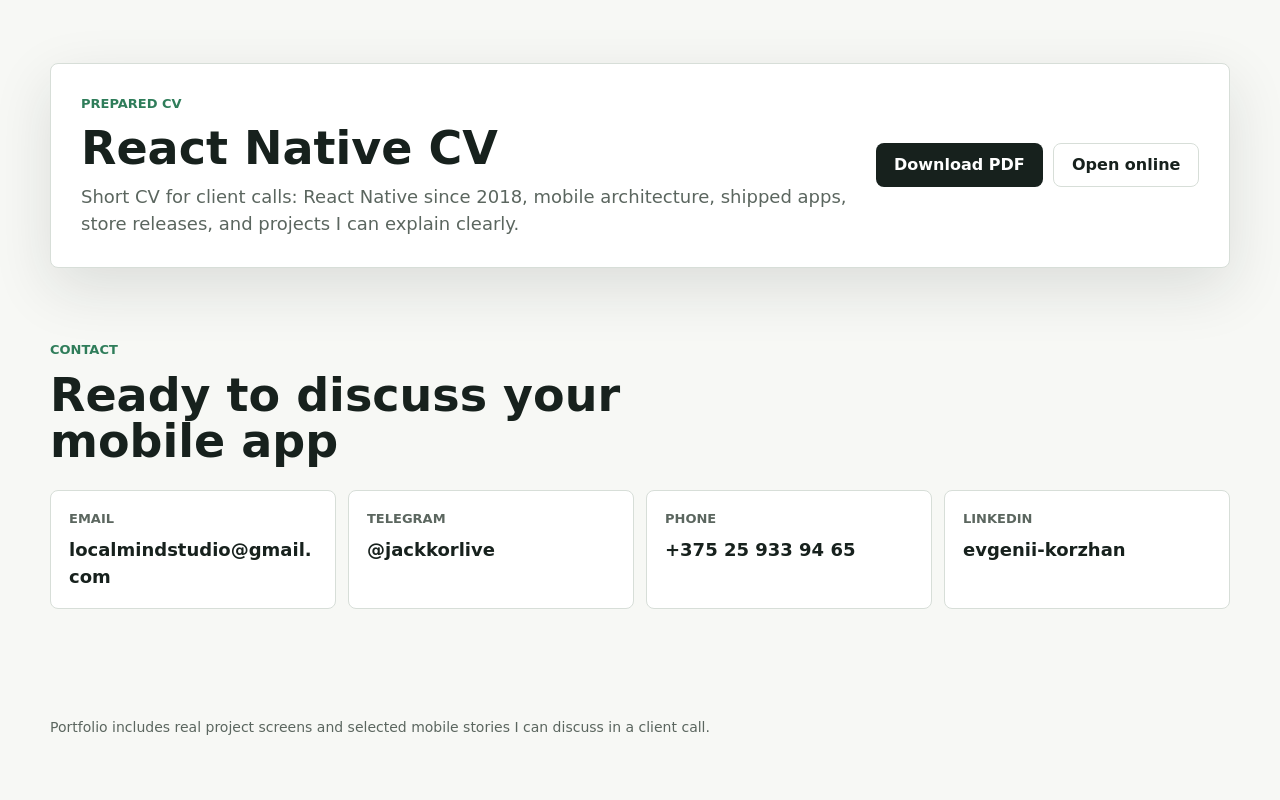
==== commit 0ea22a7d: "Refine interactive particle game" ====
--- a/index.html
+++ b/index.html
@@ -35,20 +35,44 @@
             <a class="button secondary" href="mailto:localmindstudio@gmail.com">Contact me</a>
           </div>
         </div>
-        <div class="particle-showcase" data-particle-showcase aria-label="Explore React Native skill particles" tabindex="0">
-          <canvas class="particle-canvas" data-particle-canvas aria-hidden="true"></canvas>
-          <span class="particle-tooltip" data-particle-tooltip aria-hidden="true">
-            <span class="particle-tooltip-kicker" data-particle-tooltip-kicker></span>
-            <strong data-particle-tooltip-title></strong>
-            <span data-particle-tooltip-body></span>
-          </span>
+        <div class="particle-widget" data-particle-widget>
+          <div class="particle-showcase" data-particle-showcase aria-label="Explore React Native skill particles" tabindex="0">
+            <canvas class="particle-canvas" data-particle-canvas aria-hidden="true"></canvas>
+            <span class="particle-tooltip" data-particle-tooltip aria-hidden="true">
+              <span class="particle-tooltip-kicker" data-particle-tooltip-kicker></span>
+              <strong data-particle-tooltip-title></strong>
+              <span data-particle-tooltip-body></span>
+            </span>
+            <button class="particle-fullscreen-button" type="button" data-particle-fullscreen aria-label="Open full screen" title="Open full screen">
+              <svg class="particle-fullscreen-icon particle-fullscreen-icon-expand" viewBox="0 0 24 24" aria-hidden="true">
+                <path d="M9 4H4v5" />
+                <path d="M4 4l7 7" />
+                <path d="M15 4h5v5" />
+                <path d="M20 4l-7 7" />
+                <path d="M9 20H4v-5" />
+                <path d="M4 20l7-7" />
+                <path d="M15 20h5v-5" />
+                <path d="M20 20l-7-7" />
+              </svg>
+              <svg class="particle-fullscreen-icon particle-fullscreen-icon-compress" viewBox="0 0 24 24" aria-hidden="true">
+                <path d="M4 9h5V4" />
+                <path d="M11 11 4 4" />
+                <path d="M20 9h-5V4" />
+                <path d="M13 11l7-7" />
+                <path d="M4 15h5v5" />
+                <path d="M11 13l-7 7" />
+                <path d="M20 15h-5v5" />
+                <path d="M13 13l7 7" />
+              </svg>
+            </button>
+          </div>
           <div class="particle-game" data-particle-game>
             <div class="particle-game-stats" aria-live="polite">
               <span><strong data-particle-game-time>10.0</strong>s</span>
               <span><strong data-particle-game-score>0</strong> nodes</span>
             </div>
             <button class="particle-game-start" type="button" data-particle-game-start>Start 10s</button>
-            <p data-particle-game-result>Pop only red targets. Average network score: 12.</p>
+            <p data-particle-game-result>Pop only red targets. Score 12 to win.</p>
           </div>
         </div>
       </section>
--- a/styles.css
+++ b/styles.css
@@ -27,6 +27,11 @@
   line-height: 1.5;
 }
 
+html.particle-fullscreen-lock,
+body.particle-fullscreen-lock {
+  overflow: hidden;
+}
+
 a {
   color: inherit;
 }
@@ -138,6 +143,12 @@
 .skill-cube,
 .particle-showcase {
   will-change: transform;
+}
+
+.particle-widget {
+  display: grid;
+  gap: 22px;
+  width: 100%;
 }
 
 .particle-showcase {
@@ -208,6 +219,61 @@
   outline-offset: 6px;
 }
 
+.particle-widget:fullscreen,
+.particle-widget:-webkit-full-screen,
+.particle-widget.is-fullscreen {
+  display: grid;
+  grid-template-rows: minmax(0, 1fr) auto;
+  gap: 12px;
+  width: 100vw;
+  height: 100vh;
+  min-height: 100vh;
+  padding: 18px;
+  overflow: hidden;
+  background: #121a17;
+}
+
+.particle-widget.is-fullscreen {
+  position: fixed;
+  inset: 0;
+  z-index: 1000;
+}
+
+.particle-widget:fullscreen .particle-showcase,
+.particle-widget:-webkit-full-screen .particle-showcase,
+.particle-widget.is-fullscreen .particle-showcase,
+.particle-widget:fullscreen .particle-showcase:hover,
+.particle-widget:-webkit-full-screen .particle-showcase:hover,
+.particle-widget.is-fullscreen .particle-showcase:hover,
+.particle-widget:fullscreen .particle-showcase:focus-visible,
+.particle-widget:-webkit-full-screen .particle-showcase:focus-visible,
+.particle-widget.is-fullscreen .particle-showcase:focus-visible,
+.particle-widget:fullscreen .particle-showcase.is-active,
+.particle-widget:-webkit-full-screen .particle-showcase.is-active,
+.particle-widget.is-fullscreen .particle-showcase.is-active {
+  height: 100%;
+  min-height: 0;
+  border-radius: 0;
+  box-shadow: none;
+  transform: none;
+  aspect-ratio: auto;
+}
+
+.particle-widget:fullscreen .particle-game,
+.particle-widget:-webkit-full-screen .particle-game,
+.particle-widget.is-fullscreen .particle-game {
+  margin-right: max(0px, env(safe-area-inset-right));
+  margin-bottom: max(0px, env(safe-area-inset-bottom));
+  margin-left: max(0px, env(safe-area-inset-left));
+}
+
+.particle-widget:fullscreen .particle-fullscreen-button,
+.particle-widget:-webkit-full-screen .particle-fullscreen-button,
+.particle-widget.is-fullscreen .particle-fullscreen-button {
+  top: max(14px, env(safe-area-inset-top));
+  right: max(14px, env(safe-area-inset-right));
+}
+
 .particle-canvas {
   position: absolute;
   inset: 0;
@@ -268,12 +334,59 @@
   opacity: 0;
 }
 
+.particle-fullscreen-button {
+  position: absolute;
+  top: 12px;
+  right: 12px;
+  z-index: 5;
+  display: inline-grid;
+  place-items: center;
+  width: 42px;
+  height: 42px;
+  padding: 0;
+  border: 1px solid rgba(238, 246, 242, 0.22);
+  border-radius: 8px;
+  background: rgba(12, 18, 16, 0.68);
+  color: rgba(255, 255, 255, 0.88);
+  cursor: pointer;
+  pointer-events: auto;
+  transition: background 160ms ease, border-color 160ms ease, color 160ms ease, transform 160ms ease;
+  backdrop-filter: blur(10px);
+}
+
+.particle-fullscreen-button:hover,
+.particle-fullscreen-button:focus-visible {
+  border-color: rgba(238, 246, 242, 0.42);
+  background: rgba(12, 18, 16, 0.86);
+  color: var(--white);
+  transform: translateY(-1px);
+}
+
+.particle-fullscreen-button:focus-visible {
+  outline: 3px solid rgba(155, 208, 183, 0.32);
+  outline-offset: 3px;
+}
+
+.particle-fullscreen-icon {
+  width: 20px;
+  height: 20px;
+  fill: none;
+  stroke: currentColor;
+  stroke-linecap: round;
+  stroke-linejoin: round;
+  stroke-width: 2;
+}
+
+.particle-fullscreen-icon-compress,
+.particle-widget.is-fullscreen .particle-fullscreen-icon-expand {
+  display: none;
+}
+
+.particle-widget.is-fullscreen .particle-fullscreen-icon-compress {
+  display: block;
+}
+
 .particle-game {
-  position: absolute;
-  right: 18px;
-  bottom: 18px;
-  left: 18px;
-  z-index: 4;
   display: grid;
   grid-template-columns: 1fr auto;
   gap: 10px 12px;
@@ -284,12 +397,12 @@
   background: rgba(12, 18, 16, 0.72);
   box-shadow: 0 18px 45px rgba(0, 0, 0, 0.24);
   color: var(--white);
-  pointer-events: none;
+  pointer-events: auto;
   text-align: left;
   backdrop-filter: blur(10px);
 }
 
-.particle-showcase.is-game-running .particle-game {
+.particle-widget.is-game-running .particle-game {
   border-color: rgba(155, 208, 183, 0.42);
 }
 
@@ -322,16 +435,19 @@
 .particle-game-start {
   min-height: 36px;
   padding: 0 14px;
-  border: 1px solid rgba(155, 208, 183, 0.5);
-  border-radius: 8px;
-  background: #9bd0b7;
-  color: #0f1714;
+  border-radius: 8px;
   cursor: pointer;
   font: inherit;
   font-size: 13px;
   font-weight: 820;
   pointer-events: auto;
-  transition: background 160ms ease, transform 160ms ease;
+  transition: background 160ms ease, border-color 160ms ease, transform 160ms ease;
+}
+
+.particle-game-start {
+  border: 1px solid rgba(155, 208, 183, 0.5);
+  background: #9bd0b7;
+  color: #0f1714;
 }
 
 .particle-game-start:hover,
@@ -354,7 +470,7 @@
   line-height: 1.35;
 }
 
-.particle-showcase.is-game-finished .particle-game p {
+.particle-widget.is-game-finished .particle-game p {
   color: #f0d58d;
 }
 
@@ -1328,9 +1444,6 @@
   }
 
   .particle-game {
-    right: 10px;
-    bottom: 10px;
-    left: 10px;
     grid-template-columns: 1fr;
     gap: 8px;
     padding: 10px;
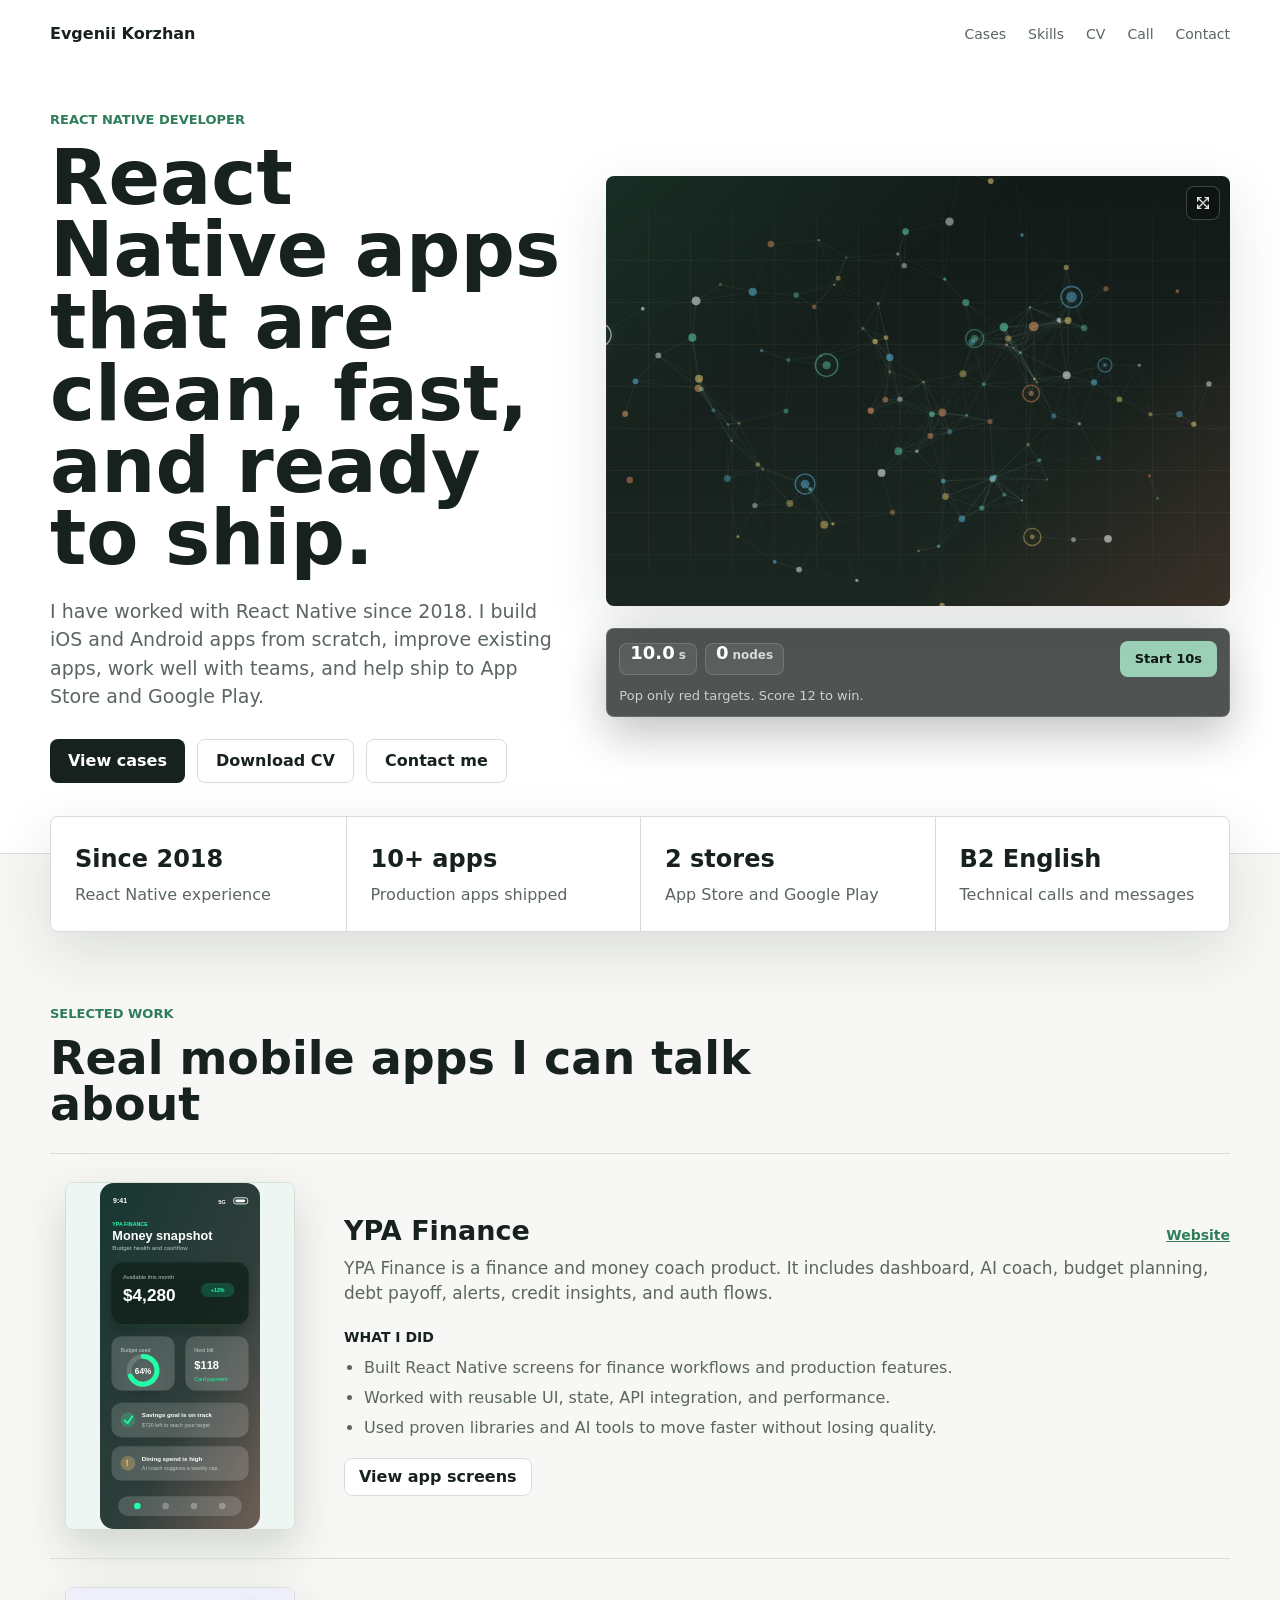
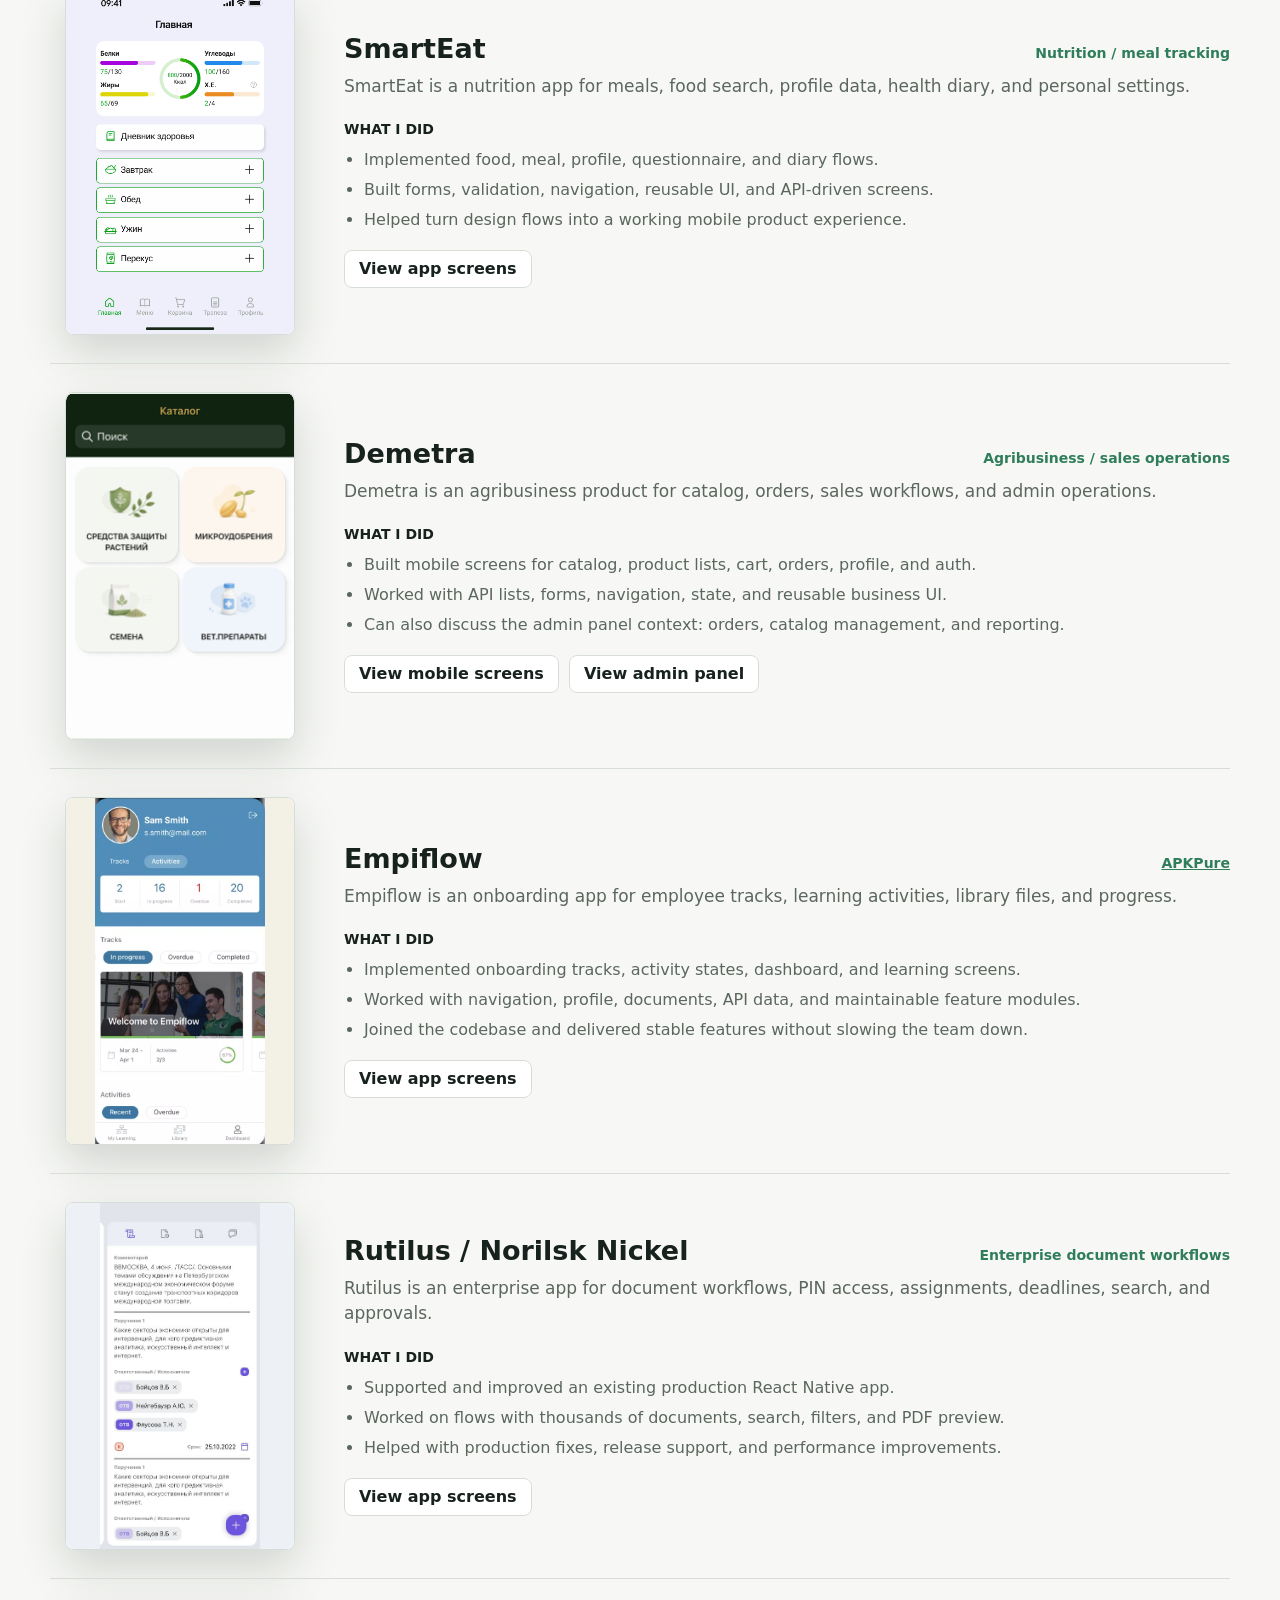
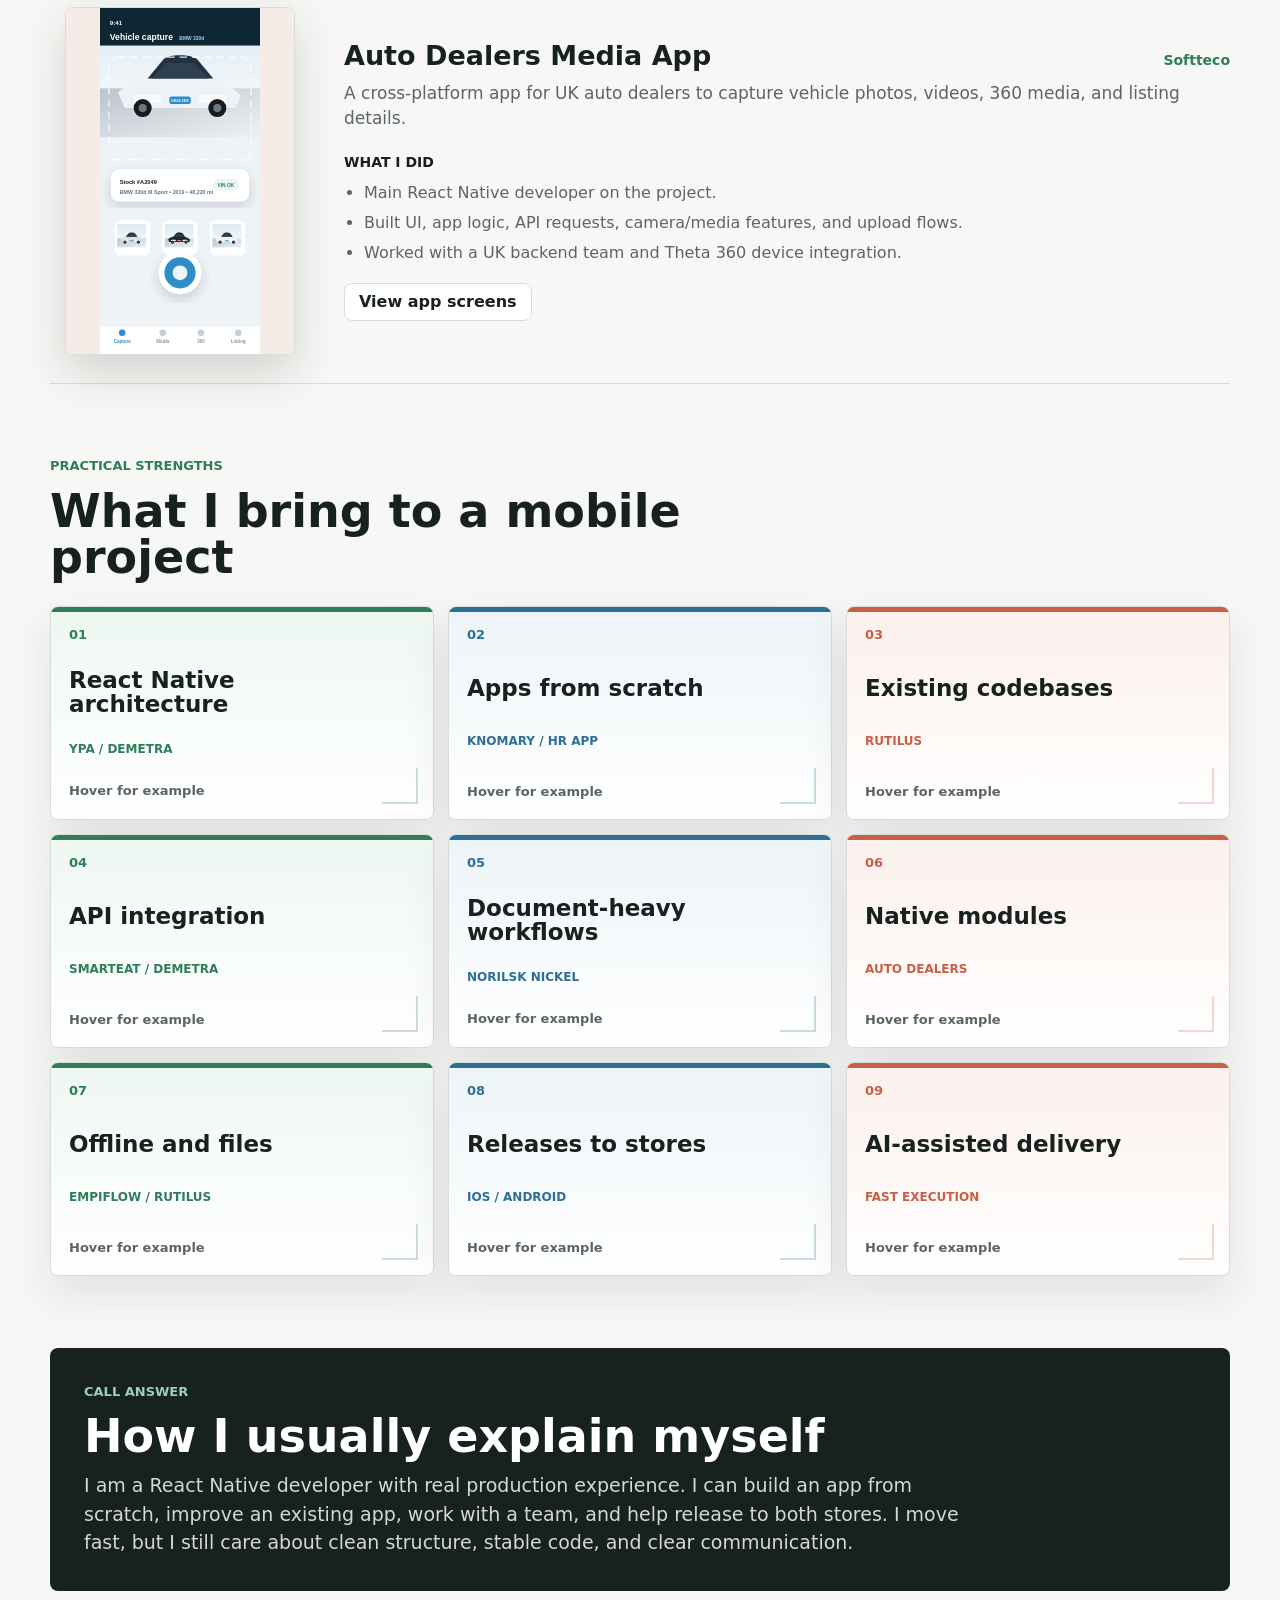
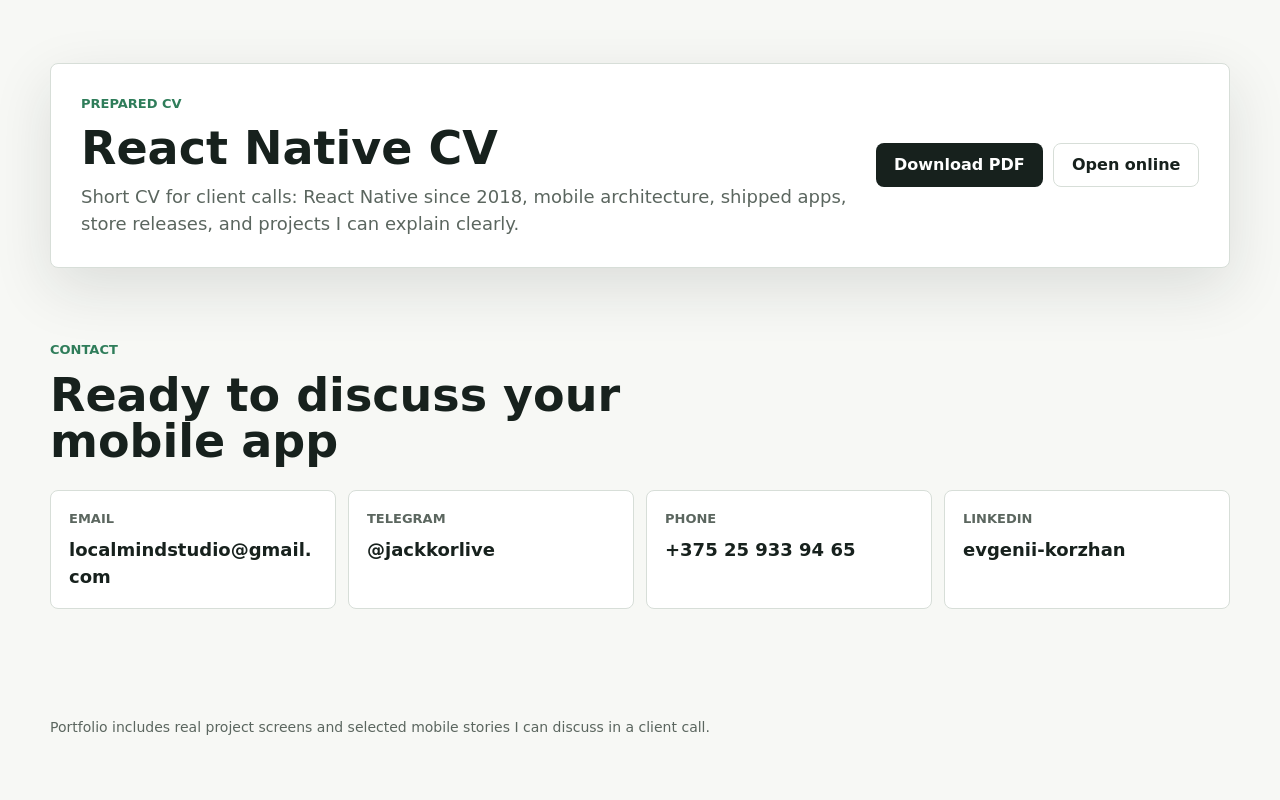
==== commit a6c04351: "Fix particle fullscreen layout" ====
--- a/index.html
+++ b/index.html
@@ -7,7 +7,7 @@
     <meta name="theme-color" content="#17211d" />
     <link rel="icon" href="./assets/favicon.svg?v=20260609-ek" type="image/svg+xml" />
     <link rel="stylesheet" href="./vendor/swiper/swiper-bundle.min.css" />
-    <link rel="stylesheet" href="./styles.css?v=20260609-particles" />
+    <link rel="stylesheet" href="./styles.css?v=20260609-particles-ui-fix" />
   </head>
   <body>
     <header class="hero">
@@ -475,6 +475,6 @@
       </div>
     </dialog>
     <script src="./vendor/swiper/swiper-bundle.min.js"></script>
-    <script src="./app.js?v=20260609-red-targets-free-animation"></script>
+    <script src="./app.js?v=20260609-particles-ui-fix"></script>
   </body>
 </html>
--- a/styles.css
+++ b/styles.css
@@ -146,6 +146,7 @@
 }
 
 .particle-widget {
+  position: relative;
   display: grid;
   gap: 22px;
   width: 100%;
@@ -336,13 +337,13 @@
 
 .particle-fullscreen-button {
   position: absolute;
-  top: 12px;
-  right: 12px;
+  top: 10px;
+  right: 10px;
   z-index: 5;
   display: inline-grid;
   place-items: center;
-  width: 42px;
-  height: 42px;
+  width: 34px;
+  height: 34px;
   padding: 0;
   border: 1px solid rgba(238, 246, 242, 0.22);
   border-radius: 8px;
@@ -368,8 +369,8 @@
 }
 
 .particle-fullscreen-icon {
-  width: 20px;
-  height: 20px;
+  width: 16px;
+  height: 16px;
   fill: none;
   stroke: currentColor;
   stroke-linecap: round;
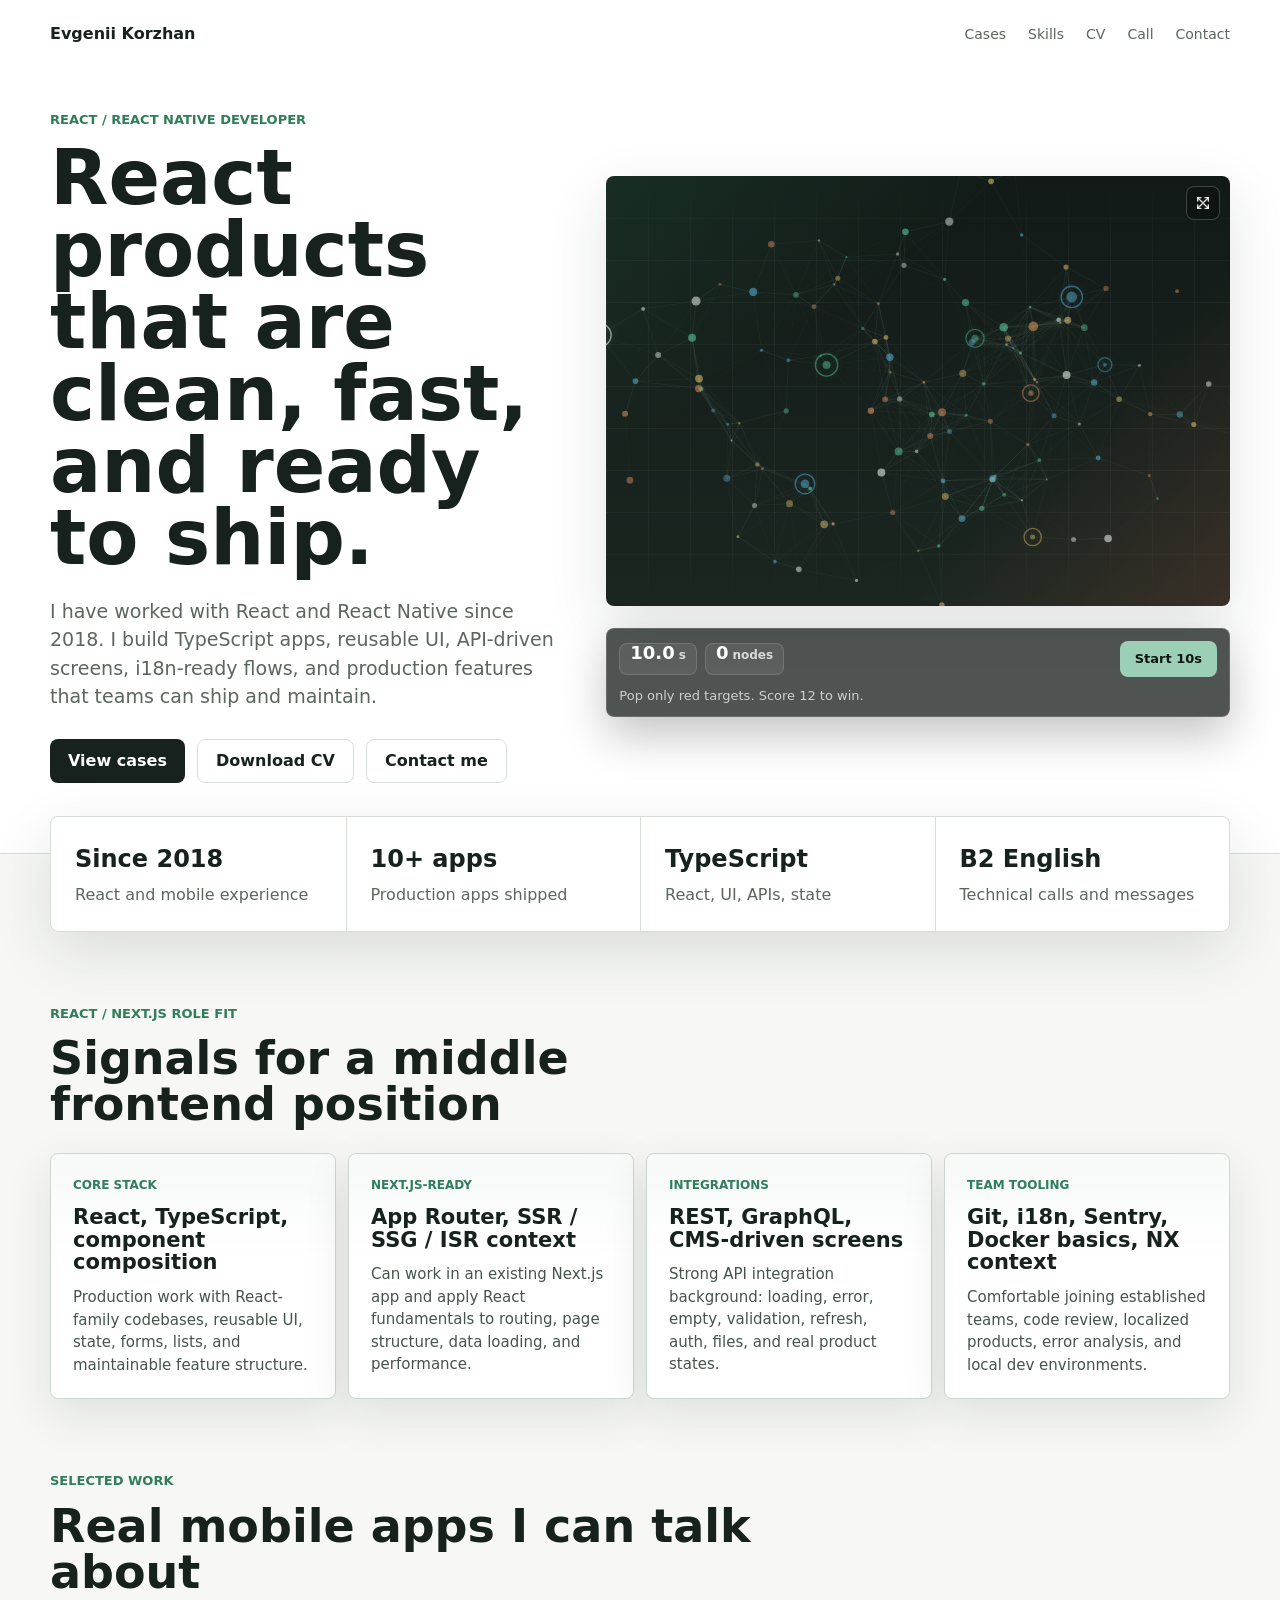
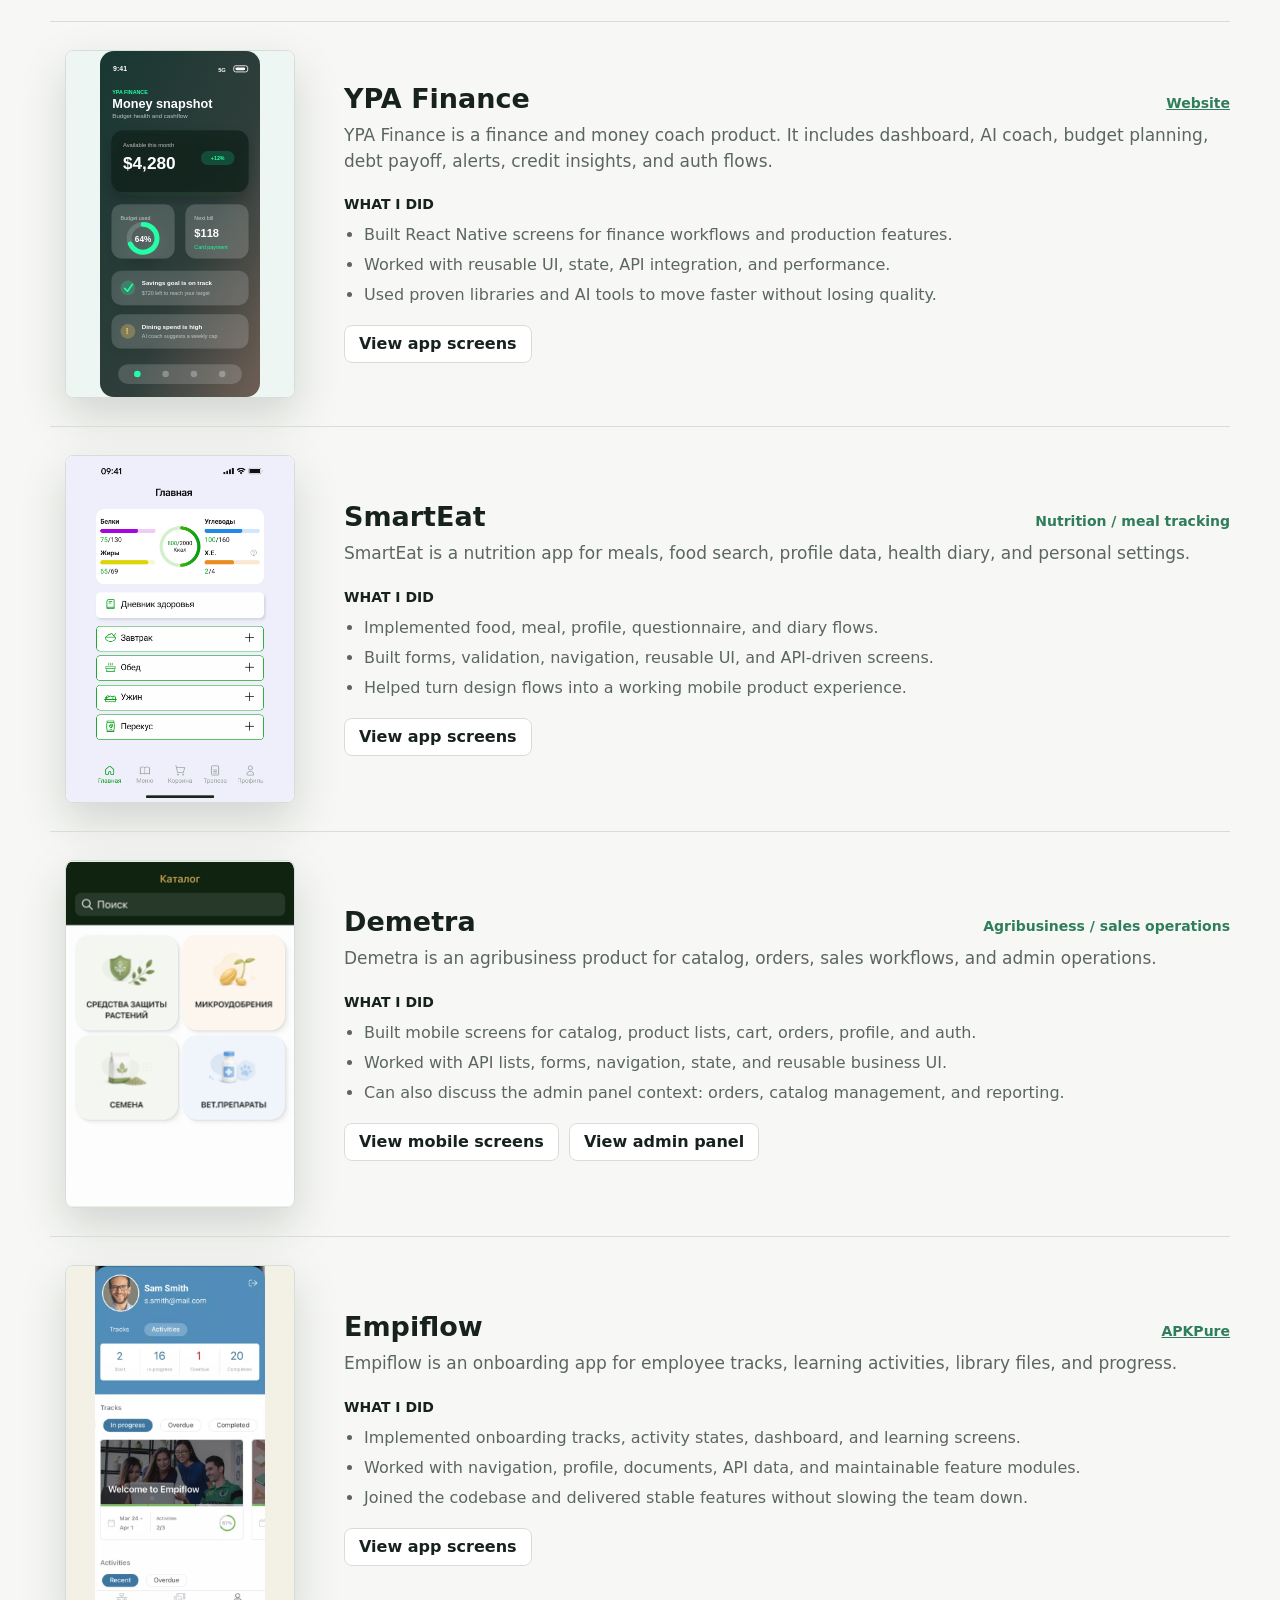
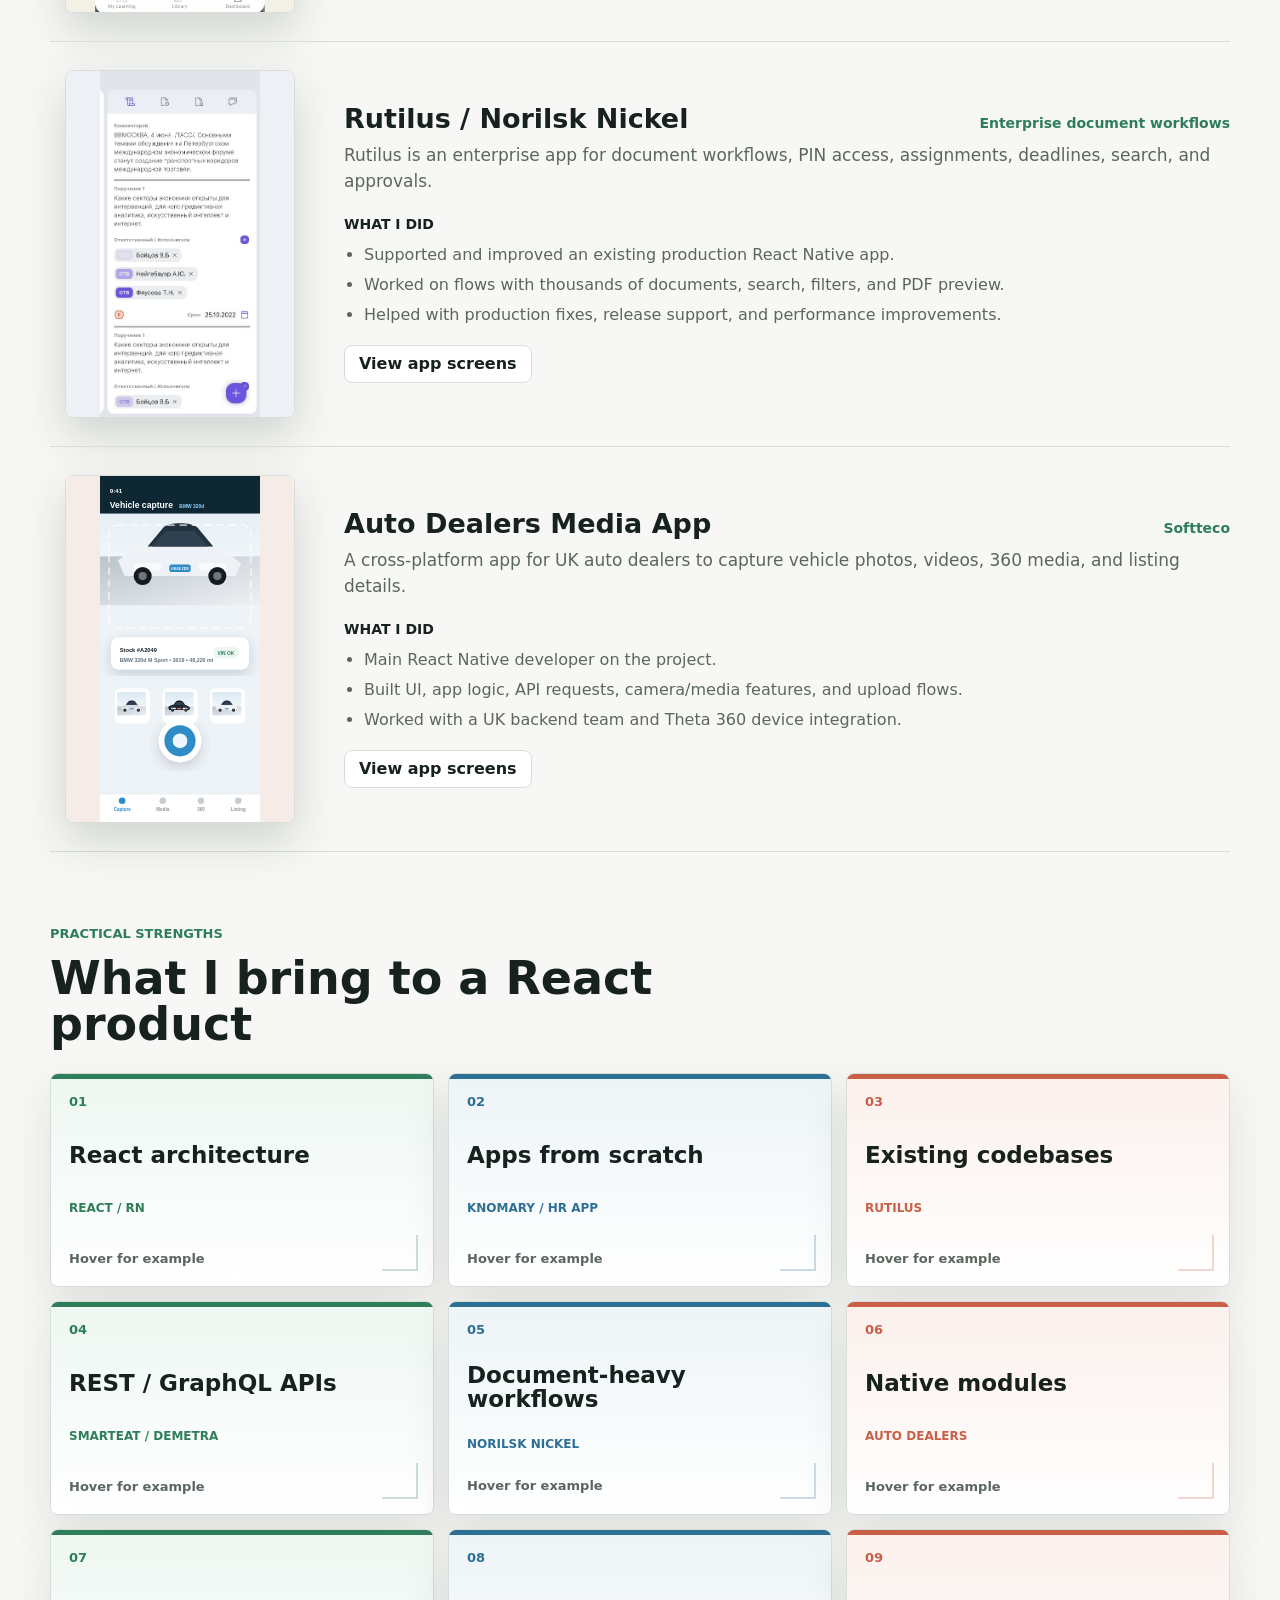
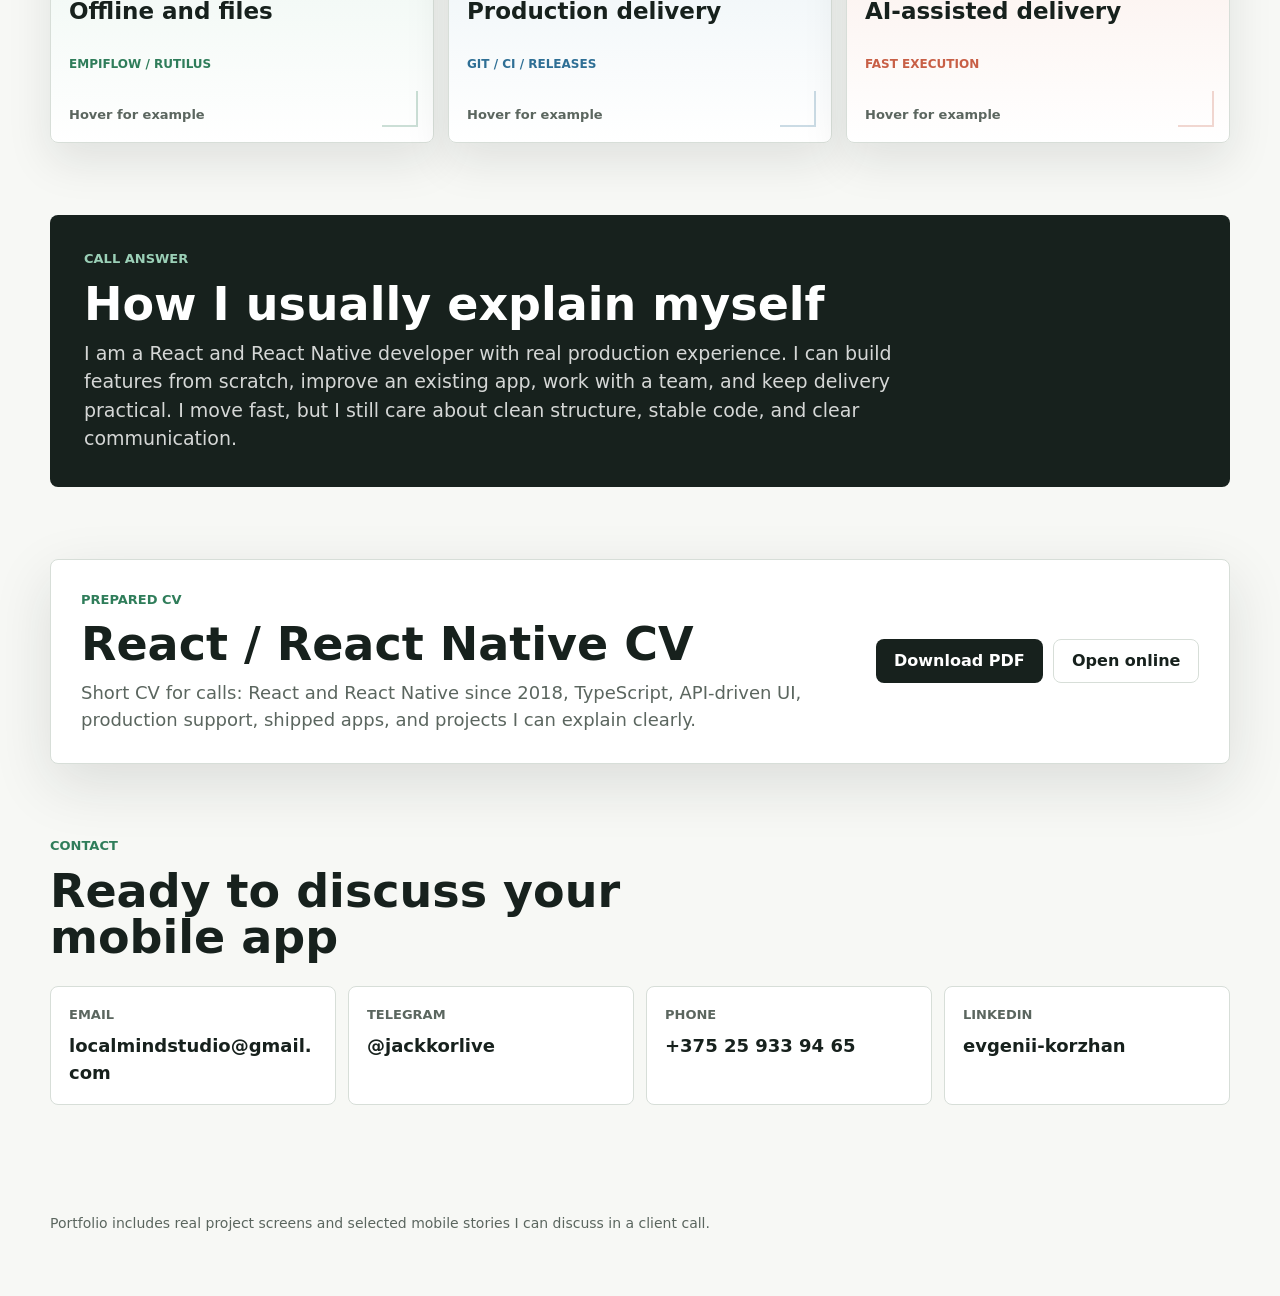
==== commit a7e87832: "Update React portfolio for frontend roles" ====
--- a/index.html
+++ b/index.html
@@ -3,7 +3,11 @@
   <head>
     <meta charset="utf-8" />
     <meta name="viewport" content="width=device-width, initial-scale=1" />
-    <title>Evgenii Korzhan - React Native Portfolio</title>
+    <title>Evgenii Korzhan - React / React Native Portfolio</title>
+    <meta
+      name="description"
+      content="Evgenii Korzhan, React and React Native developer with TypeScript, API integration, reusable UI, i18n, production support, and mobile release experience."
+    />
     <meta name="theme-color" content="#17211d" />
     <link rel="icon" href="./assets/favicon.svg?v=20260609-ek" type="image/svg+xml" />
     <link rel="stylesheet" href="./vendor/swiper/swiper-bundle.min.css" />
@@ -24,14 +28,14 @@
 
       <section id="top" class="hero-grid">
         <div class="hero-copy">
-          <p class="eyebrow">React Native Developer</p>
-          <h1>React Native apps that are clean, fast, and ready to ship.</h1>
+          <p class="eyebrow">React / React Native Developer</p>
+          <h1>React products that are clean, fast, and ready to ship.</h1>
           <p class="lead">
-            I have worked with React Native since 2018. I build iOS and Android apps from scratch, improve existing apps, work well with teams, and help ship to App Store and Google Play.
+            I have worked with React and React Native since 2018. I build TypeScript apps, reusable UI, API-driven screens, i18n-ready flows, and production features that teams can ship and maintain.
           </p>
           <div class="hero-actions">
             <a class="button primary" href="#cases">View cases</a>
-            <a class="button secondary" href="./assets/evgenii-korzhan-react-native-cv.pdf" download>Download CV</a>
+            <a class="button secondary" href="./assets/evgenii-korzhan-react-native-cv.pdf" download="evgenii-korzhan-react-frontend-cv.pdf">Download CV</a>
             <a class="button secondary" href="mailto:localmindstudio@gmail.com">Contact me</a>
           </div>
         </div>
@@ -82,19 +86,48 @@
       <section class="summary" aria-label="Developer summary">
         <div>
           <span>Since 2018</span>
-          <p>React Native experience</p>
+          <p>React and mobile experience</p>
         </div>
         <div>
           <span>10+ apps</span>
           <p>Production apps shipped</p>
         </div>
         <div>
-          <span>2 stores</span>
-          <p>App Store and Google Play</p>
+          <span>TypeScript</span>
+          <p>React, UI, APIs, state</p>
         </div>
         <div>
           <span>B2 English</span>
           <p>Technical calls and messages</p>
+        </div>
+      </section>
+
+      <section class="section role-fit" aria-labelledby="role-fit-title">
+        <div class="section-heading">
+          <p class="eyebrow">React / Next.js role fit</p>
+          <h2 id="role-fit-title">Signals for a middle frontend position</h2>
+        </div>
+        <div class="role-fit-grid">
+          <article class="role-fit-card">
+            <span>Core stack</span>
+            <strong>React, TypeScript, component composition</strong>
+            <p>Production work with React-family codebases, reusable UI, state, forms, lists, and maintainable feature structure.</p>
+          </article>
+          <article class="role-fit-card">
+            <span>Next.js-ready</span>
+            <strong>App Router, SSR / SSG / ISR context</strong>
+            <p>Can work in an existing Next.js app and apply React fundamentals to routing, page structure, data loading, and performance.</p>
+          </article>
+          <article class="role-fit-card">
+            <span>Integrations</span>
+            <strong>REST, GraphQL, CMS-driven screens</strong>
+            <p>Strong API integration background: loading, error, empty, validation, refresh, auth, files, and real product states.</p>
+          </article>
+          <article class="role-fit-card">
+            <span>Team tooling</span>
+            <strong>Git, i18n, Sentry, Docker basics, NX context</strong>
+            <p>Comfortable joining established teams, code review, localized products, error analysis, and local dev environments.</p>
+          </article>
         </div>
       </section>
 
@@ -261,21 +294,21 @@
       <section id="skills" class="section skills">
         <div class="section-heading">
           <p class="eyebrow">Practical strengths</p>
-          <h2>What I bring to a mobile project</h2>
+          <h2>What I bring to a React product</h2>
         </div>
         <div class="skill-grid">
           <button class="skill-cube" type="button">
             <span class="cube-inner">
               <span class="cube-face cube-front">
                 <span class="skill-index">01</span>
-                <strong>React Native architecture</strong>
-                <span class="skill-tag">YPA / Demetra</span>
+                <strong>React architecture</strong>
+                <span class="skill-tag">React / RN</span>
                 <span class="skill-hint">Hover for example</span>
               </span>
               <span class="cube-face cube-back">
                 <span class="skill-tag">Example</span>
                 <strong>Clean structure for real apps</strong>
-                <span>I split screens, navigation, shared UI, API calls, and state in a way that is easy to grow. YPA Finance and Demetra are good examples to discuss.</span>
+                <span>I split screens, pages, shared UI, API calls, and state in a way that is easy to grow. YPA Finance and Demetra are good examples to discuss.</span>
               </span>
             </span>
           </button>
@@ -313,14 +346,14 @@
             <span class="cube-inner">
               <span class="cube-face cube-front">
                 <span class="skill-index">04</span>
-                <strong>API integration</strong>
+                <strong>REST / GraphQL APIs</strong>
                 <span class="skill-tag">SmartEat / Demetra</span>
                 <span class="skill-hint">Hover for example</span>
               </span>
               <span class="cube-face cube-back">
                 <span class="skill-tag">Example</span>
                 <strong>Real API states</strong>
-                <span>I build screens that handle loading, errors, empty states, forms, validation, refresh, and lists. SmartEat and Demetra show this well.</span>
+                <span>I build screens that handle loading, errors, empty states, forms, validation, refresh, and lists. This transfers well to REST, GraphQL, and CMS data.</span>
               </span>
             </span>
           </button>
@@ -373,14 +406,14 @@
             <span class="cube-inner">
               <span class="cube-face cube-front">
                 <span class="skill-index">08</span>
-                <strong>Releases to stores</strong>
-                <span class="skill-tag">iOS / Android</span>
+                <strong>Production delivery</strong>
+                <span class="skill-tag">Git / CI / releases</span>
                 <span class="skill-hint">Hover for example</span>
               </span>
               <span class="cube-face cube-back">
                 <span class="skill-tag">Example</span>
                 <strong>Ready for real users</strong>
-                <span>I have worked with releases for both App Store and Google Play: builds, metadata, checks, fixes, and final delivery.</span>
+                <span>I have worked with production builds, release checks, debugging, performance fixes, and final delivery for real users.</span>
               </span>
             </span>
           </button>
@@ -406,7 +439,7 @@
         <p class="eyebrow">Call answer</p>
         <h2>How I usually explain myself</h2>
         <p>
-          I am a React Native developer with real production experience. I can build an app from scratch, improve an existing app, work with a team, and help release to both stores. I move fast, but I still care about clean structure, stable code, and clear communication.
+          I am a React and React Native developer with real production experience. I can build features from scratch, improve an existing app, work with a team, and keep delivery practical. I move fast, but I still care about clean structure, stable code, and clear communication.
         </p>
       </section>
 
@@ -414,13 +447,13 @@
         <div class="resume-card">
           <div>
             <p class="eyebrow">Prepared CV</p>
-            <h2>React Native CV</h2>
-            <p>
-              Short CV for client calls: React Native since 2018, mobile architecture, shipped apps, store releases, and projects I can explain clearly.
+            <h2>React / React Native CV</h2>
+            <p>
+              Short CV for calls: React and React Native since 2018, TypeScript, API-driven UI, production support, shipped apps, and projects I can explain clearly.
             </p>
           </div>
           <div class="resume-actions">
-            <a class="button primary" href="./assets/evgenii-korzhan-react-native-cv.pdf" download>Download PDF</a>
+            <a class="button primary" href="./assets/evgenii-korzhan-react-native-cv.pdf" download="evgenii-korzhan-react-frontend-cv.pdf">Download PDF</a>
             <a class="button secondary" href="./resume.html" target="_blank" rel="noreferrer">Open online</a>
           </div>
         </div>
--- a/styles.css
+++ b/styles.css
@@ -520,6 +520,49 @@
   color: var(--muted);
 }
 
+.role-fit {
+  margin-top: 58px;
+}
+
+.role-fit-grid {
+  display: grid;
+  grid-template-columns: repeat(4, minmax(0, 1fr));
+  gap: 12px;
+}
+
+.role-fit-card {
+  min-height: 210px;
+  padding: 22px;
+  border: 1px solid #cbd6cf;
+  border-radius: 8px;
+  background:
+    linear-gradient(180deg, rgba(47, 125, 90, 0.045), transparent 42%),
+    var(--white);
+  box-shadow: 0 16px 46px rgba(23, 33, 29, 0.1);
+}
+
+.role-fit-card span {
+  display: block;
+  margin-bottom: 12px;
+  color: var(--green);
+  font-size: 12px;
+  font-weight: 820;
+  text-transform: uppercase;
+}
+
+.role-fit-card strong {
+  display: block;
+  margin-bottom: 12px;
+  font-size: 21px;
+  line-height: 1.08;
+}
+
+.role-fit-card p {
+  margin: 0;
+  color: #46534c;
+  font-size: 15px;
+}
+
 .section {
   width: min(1180px, calc(100% - 40px));
   margin: 72px auto;
@@ -1310,6 +1353,7 @@
 }
 
 .js-animate .summary .reveal,
+.js-animate .role-fit-card.reveal,
 .js-animate .resume-card.reveal,
 .js-animate .skill-grid .skill-cube.reveal,
 .js-animate .contact-grid .reveal {
@@ -1317,6 +1361,7 @@
 }
 
 .js-animate .summary .reveal.is-visible,
+.js-animate .role-fit-card.reveal.is-visible,
 .js-animate .resume-card.reveal.is-visible,
 .js-animate .skill-grid .skill-cube.reveal.is-visible,
 .js-animate .contact-grid .reveal.is-visible {
@@ -1377,6 +1422,7 @@
   .js-animate .hero-media.reveal,
   .js-animate .case.reveal,
   .js-animate .summary .reveal,
+  .js-animate .role-fit-card.reveal,
   .js-animate .resume-card.reveal,
   .js-animate .skill-grid .skill-cube.reveal,
   .js-animate .contact-grid .reveal,
@@ -1414,6 +1460,10 @@
 }
 
 @media (max-width: 1040px) {
+  .role-fit-grid {
+    grid-template-columns: repeat(2, minmax(0, 1fr));
+  }
+
   .skill-grid {
     grid-template-columns: repeat(2, minmax(0, 1fr));
   }
@@ -1459,6 +1509,7 @@
   }
 
   .summary,
+  .role-fit-grid,
   .resume-card,
   .contact-grid,
   .skill-grid {
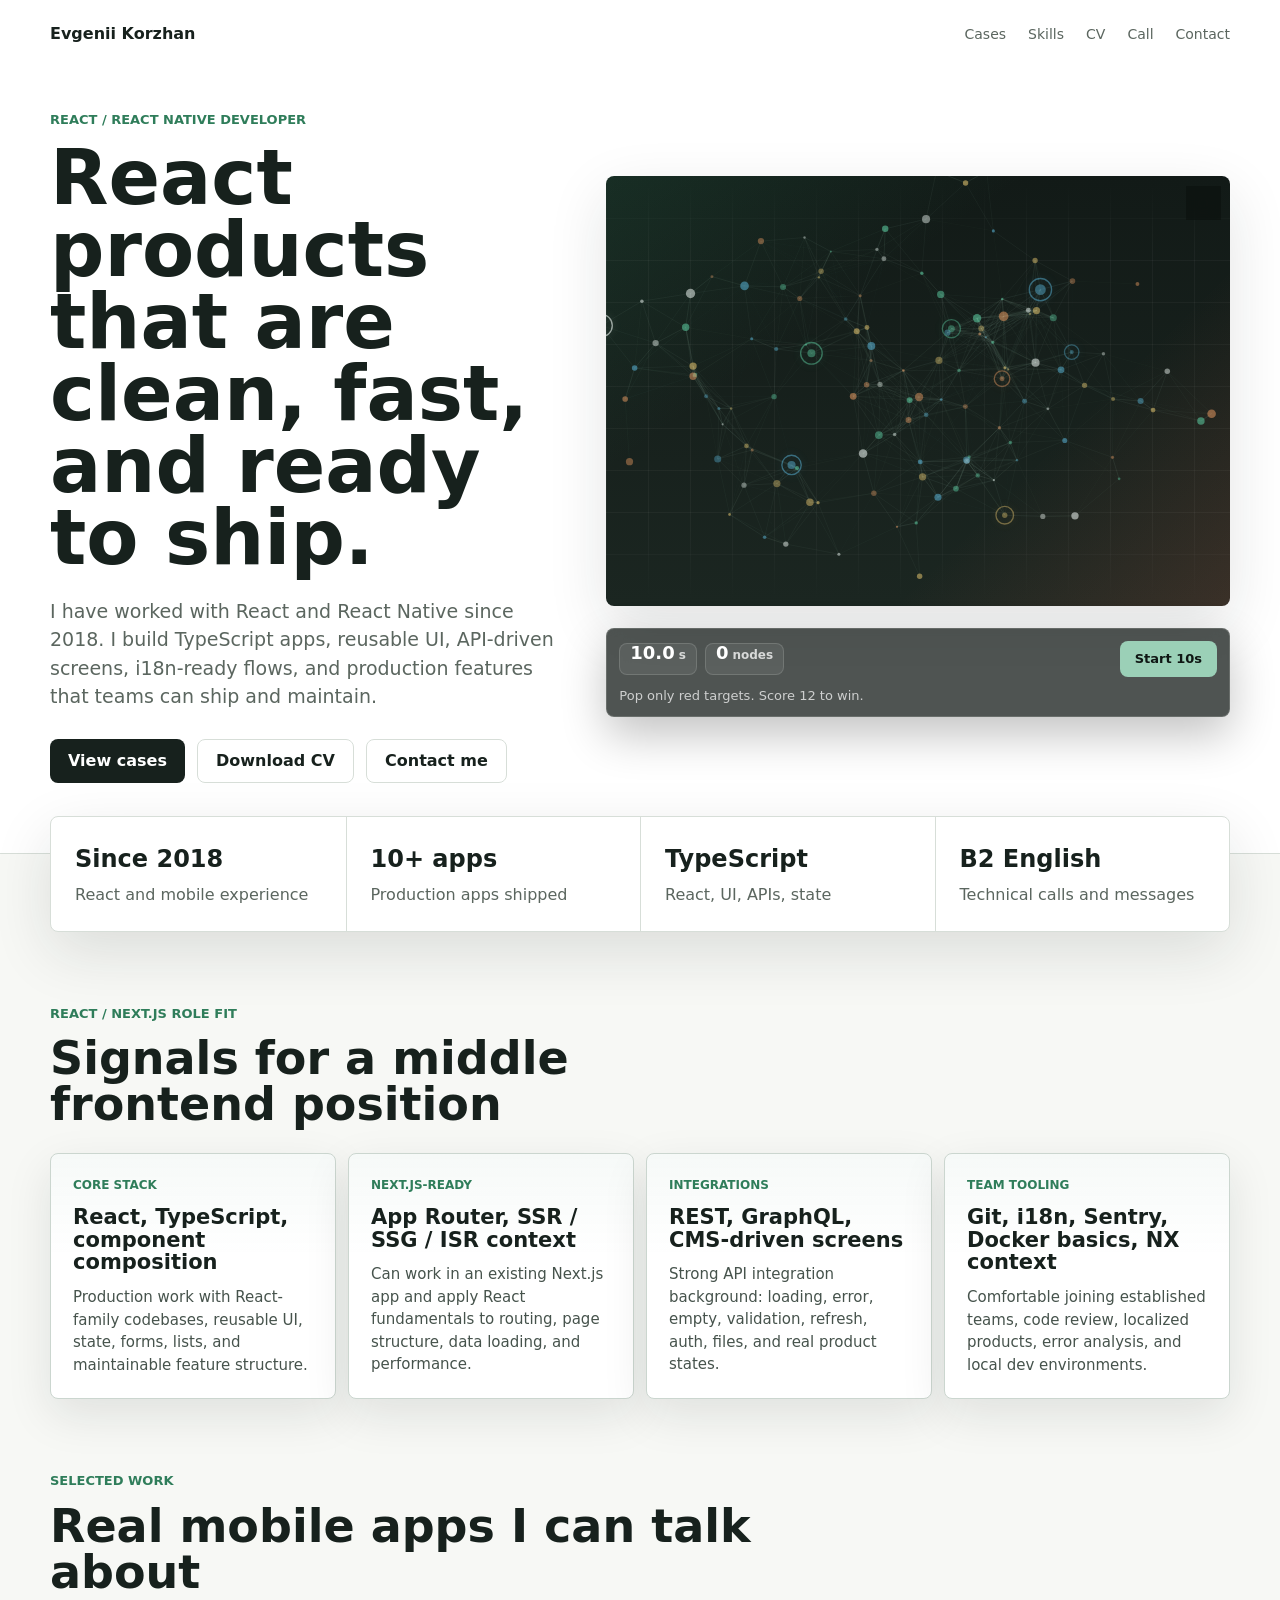
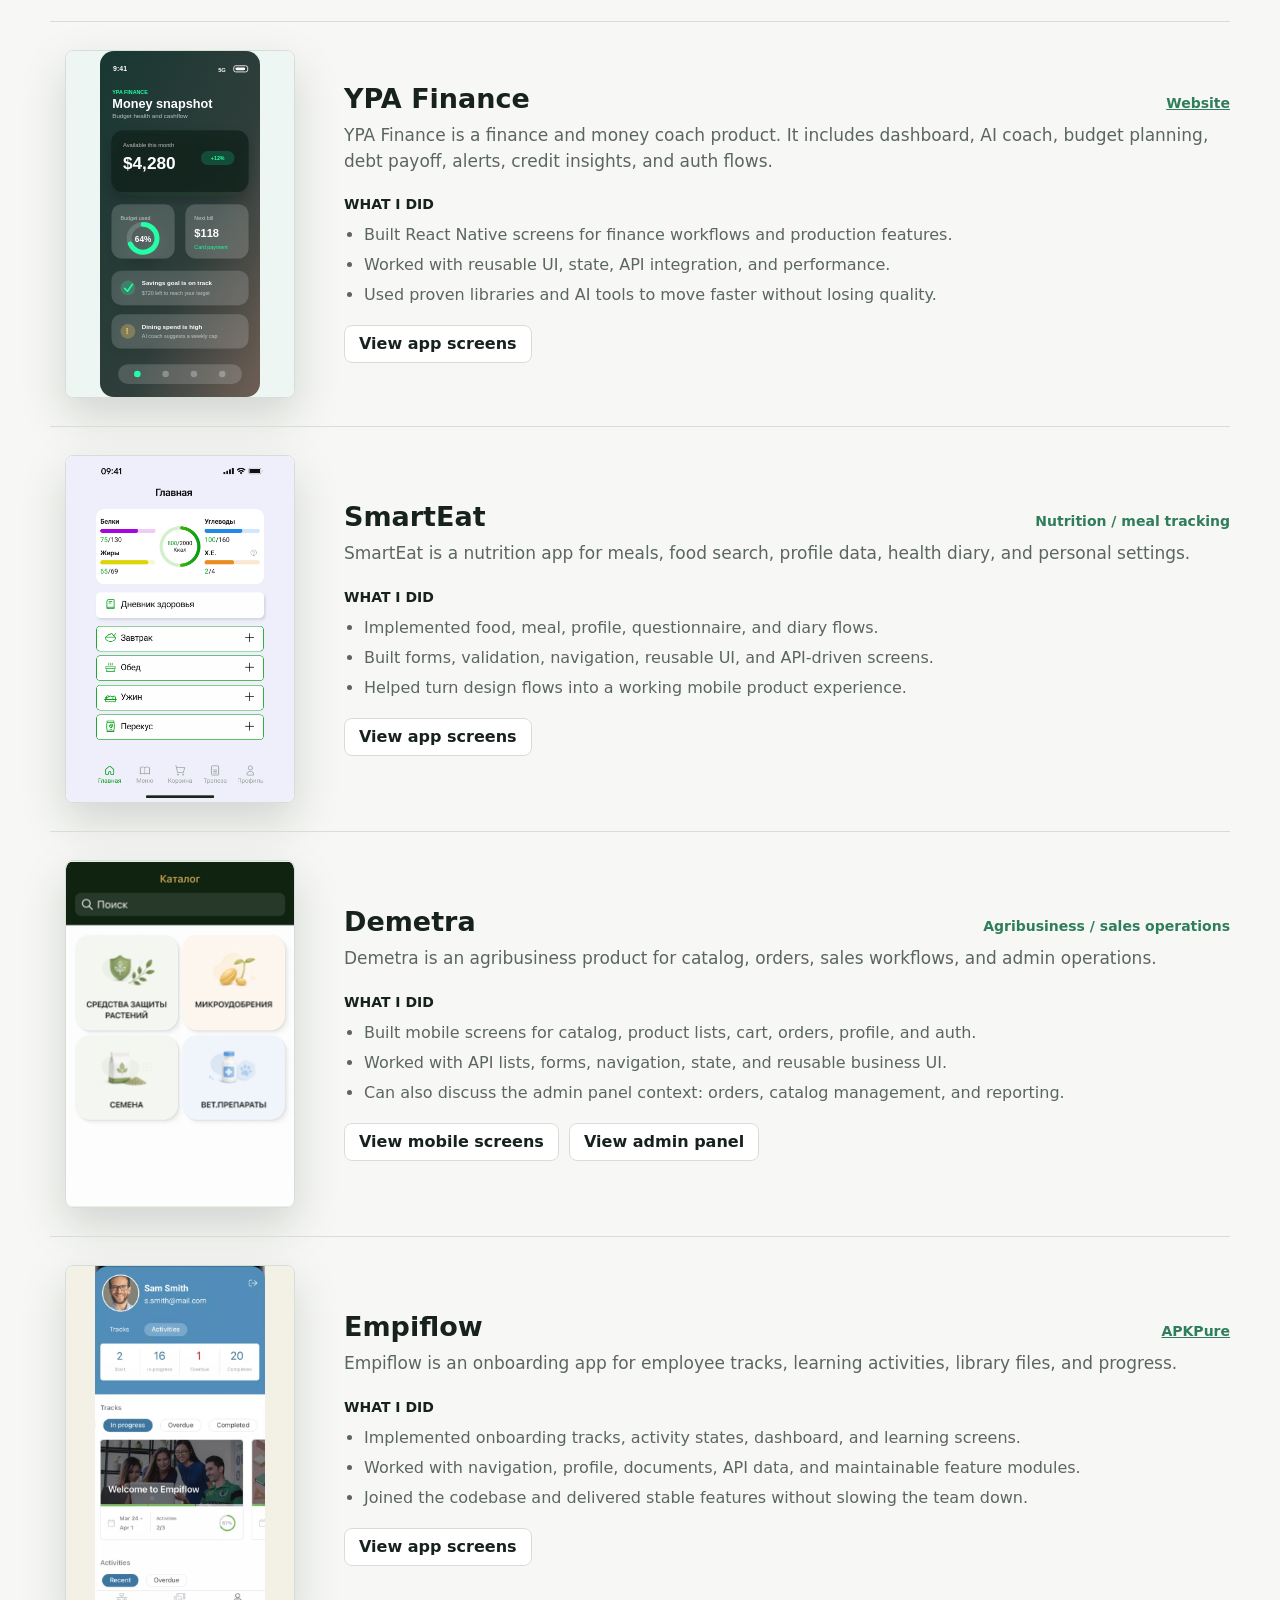
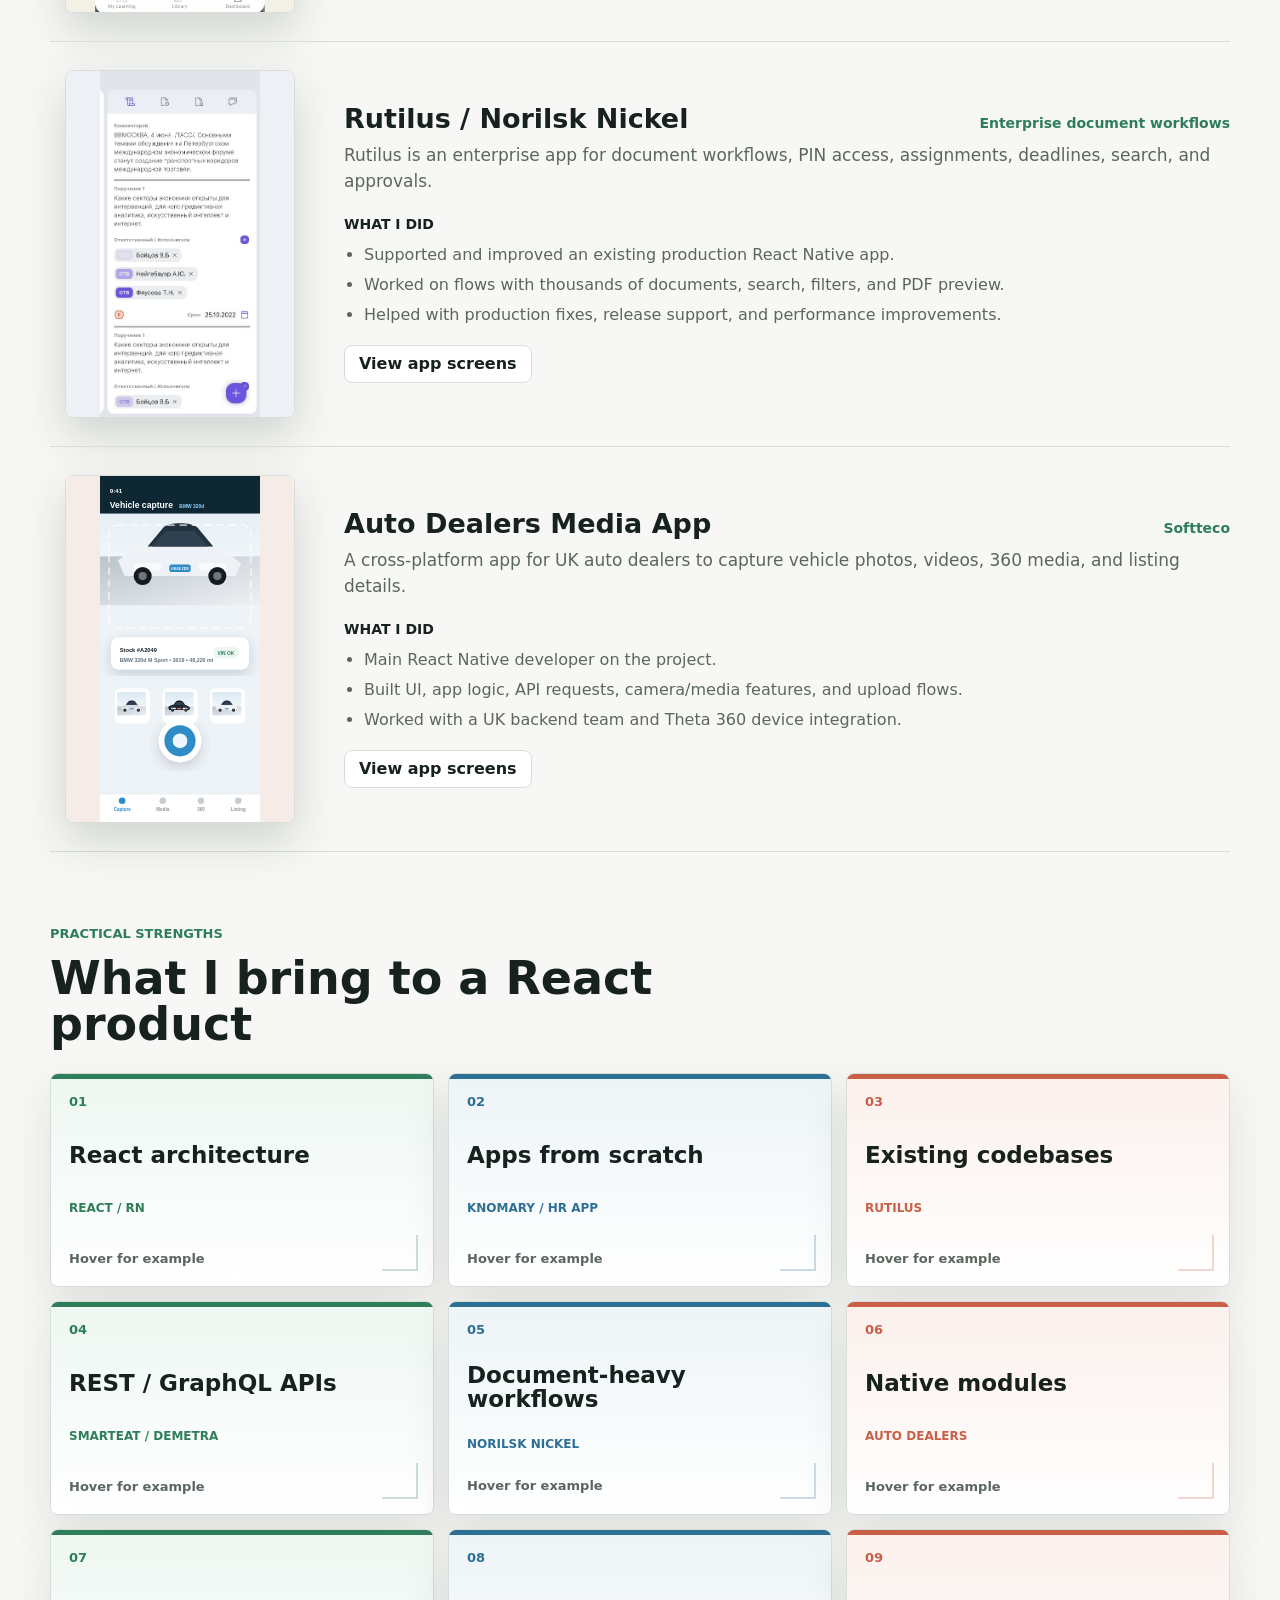
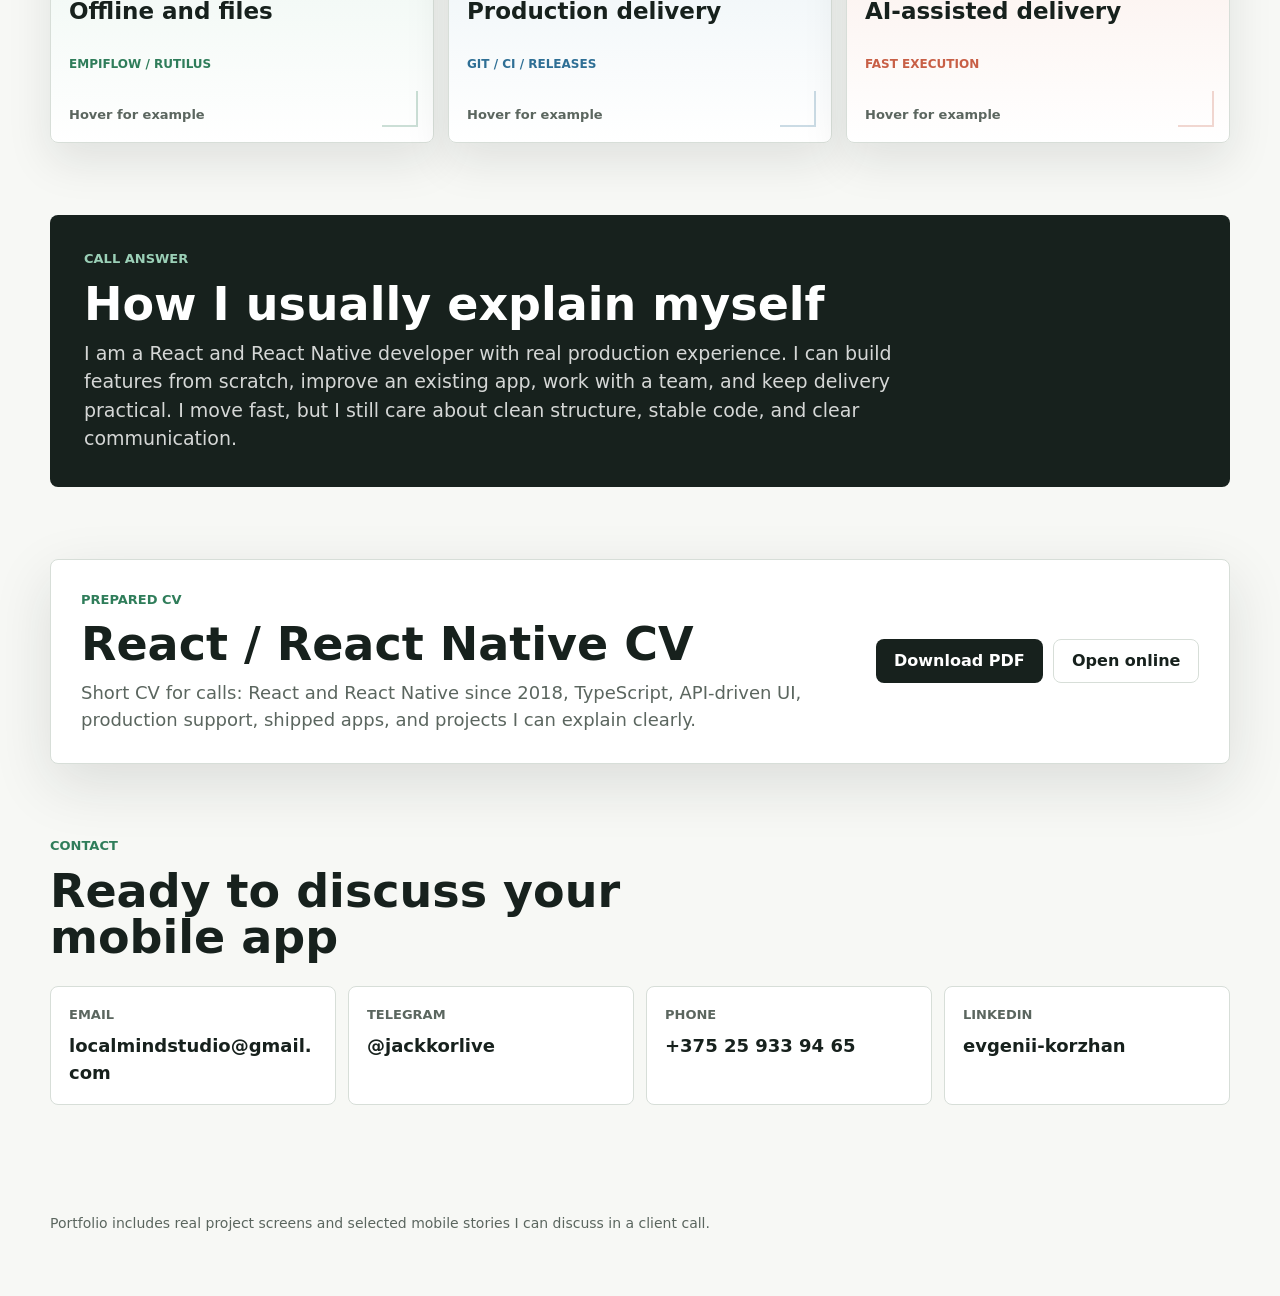
==== commit 71e4dbc3: "Adapt Vue vacancy link to full portfolio" ====
--- a/index.html
+++ b/index.html
@@ -11,7 +11,7 @@
     <meta name="theme-color" content="#17211d" />
     <link rel="icon" href="./assets/favicon.svg?v=20260609-ek" type="image/svg+xml" />
     <link rel="stylesheet" href="./vendor/swiper/swiper-bundle.min.css" />
-    <link rel="stylesheet" href="./styles.css?v=20260609-particles-ui-fix" />
+    <link rel="stylesheet" href="./styles.css?v=20260610-vue-portfolio-2" />
   </head>
   <body>
     <header class="hero">
@@ -508,6 +508,6 @@
       </div>
     </dialog>
     <script src="./vendor/swiper/swiper-bundle.min.js"></script>
-    <script src="./app.js?v=20260609-particles-ui-fix"></script>
+    <script src="./app.js?v=20260610-vue-profile"></script>
   </body>
 </html>
--- a/styles.css
+++ b/styles.css
@@ -16,11 +16,13 @@
 }
 
 html {
+  overflow-x: hidden;
   scroll-behavior: smooth;
 }
 
 body {
   margin: 0;
+  overflow-x: hidden;
   background: var(--paper);
   color: var(--ink);
   font-family: Inter, ui-sans-serif, system-ui, -apple-system, BlinkMacSystemFont, "Segoe UI", sans-serif;
@@ -58,6 +60,7 @@
 
 .nav-links {
   display: flex;
+  flex-wrap: wrap;
   gap: 22px;
   color: var(--muted);
   font-size: 14px;
@@ -150,6 +153,11 @@
   display: grid;
   gap: 22px;
   width: 100%;
+  min-width: 0;
+}
+
+.hero-copy {
+  min-width: 0;
 }
 
 .particle-showcase {
@@ -1546,3 +1554,44 @@
     width: 86vw;
   }
 }
+
+@media (max-width: 380px) {
+  .nav,
+  .hero-grid,
+  .summary,
+  .section,
+  footer {
+    width: calc(100% - 16px);
+  }
+
+  .nav-links {
+    gap: 10px 14px;
+  }
+
+  .summary div,
+  .role-fit-card,
+  .resume-card,
+  .callout {
+    min-width: 0;
+    padding: 12px;
+  }
+
+  .summary span,
+  .role-fit-card strong,
+  .resume-card h2,
+  .callout h2 {
+    overflow-wrap: anywhere;
+  }
+
+  .summary span {
+    font-size: 20px;
+  }
+
+  .button {
+    width: 100%;
+  }
+
+  h1 {
+    font-size: 38px;
+  }
+}
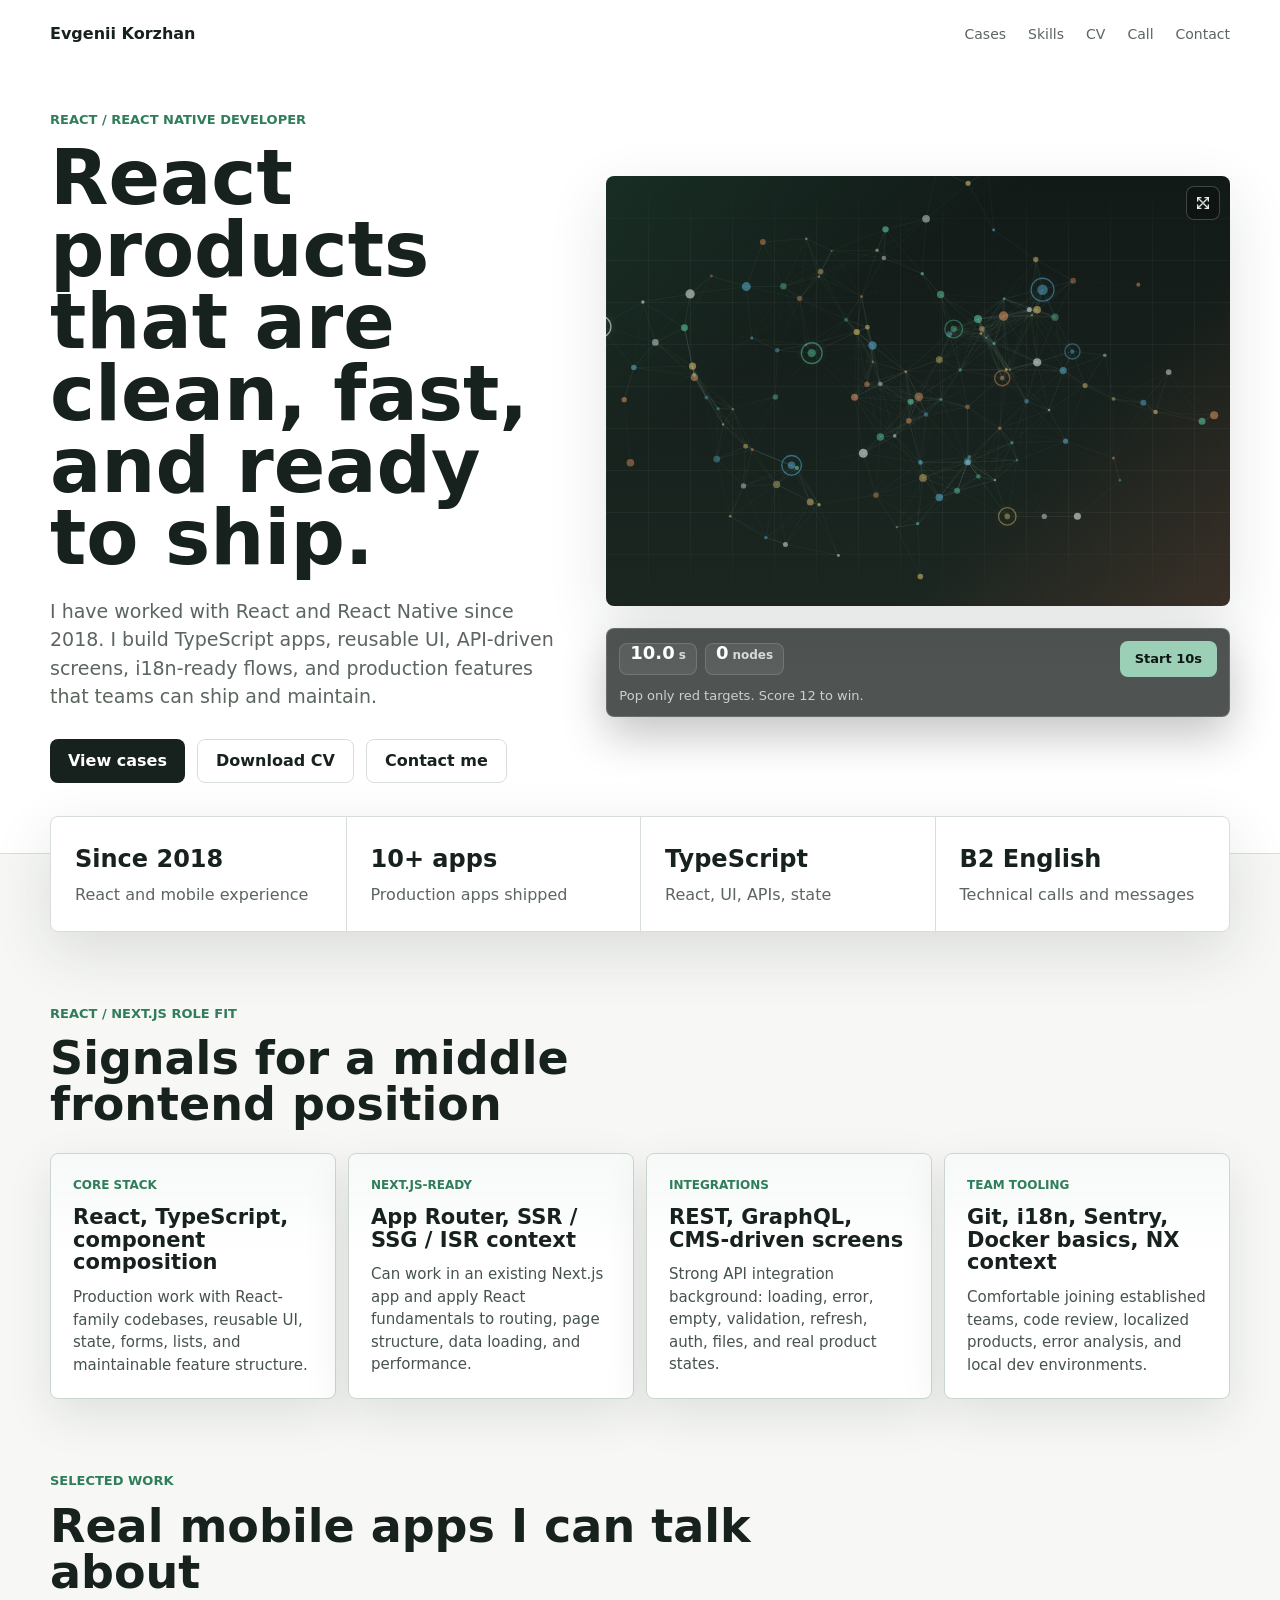
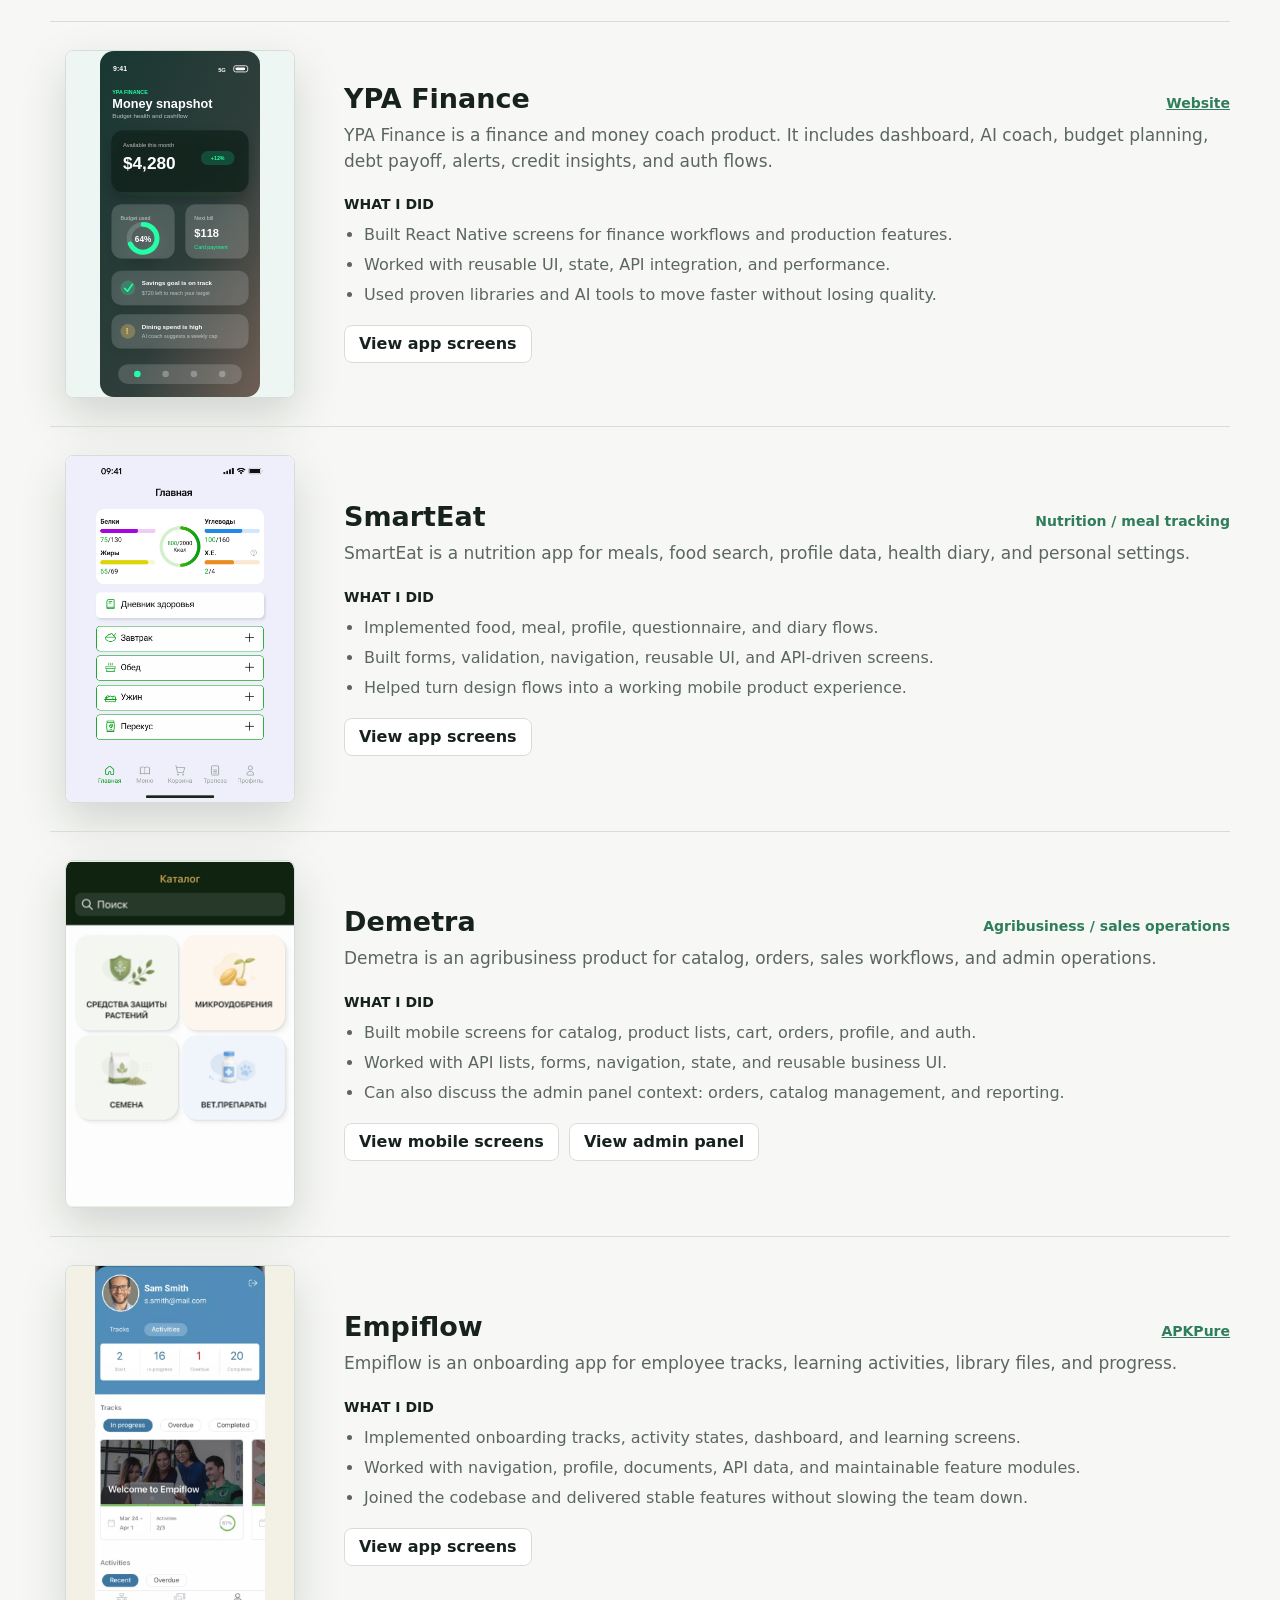
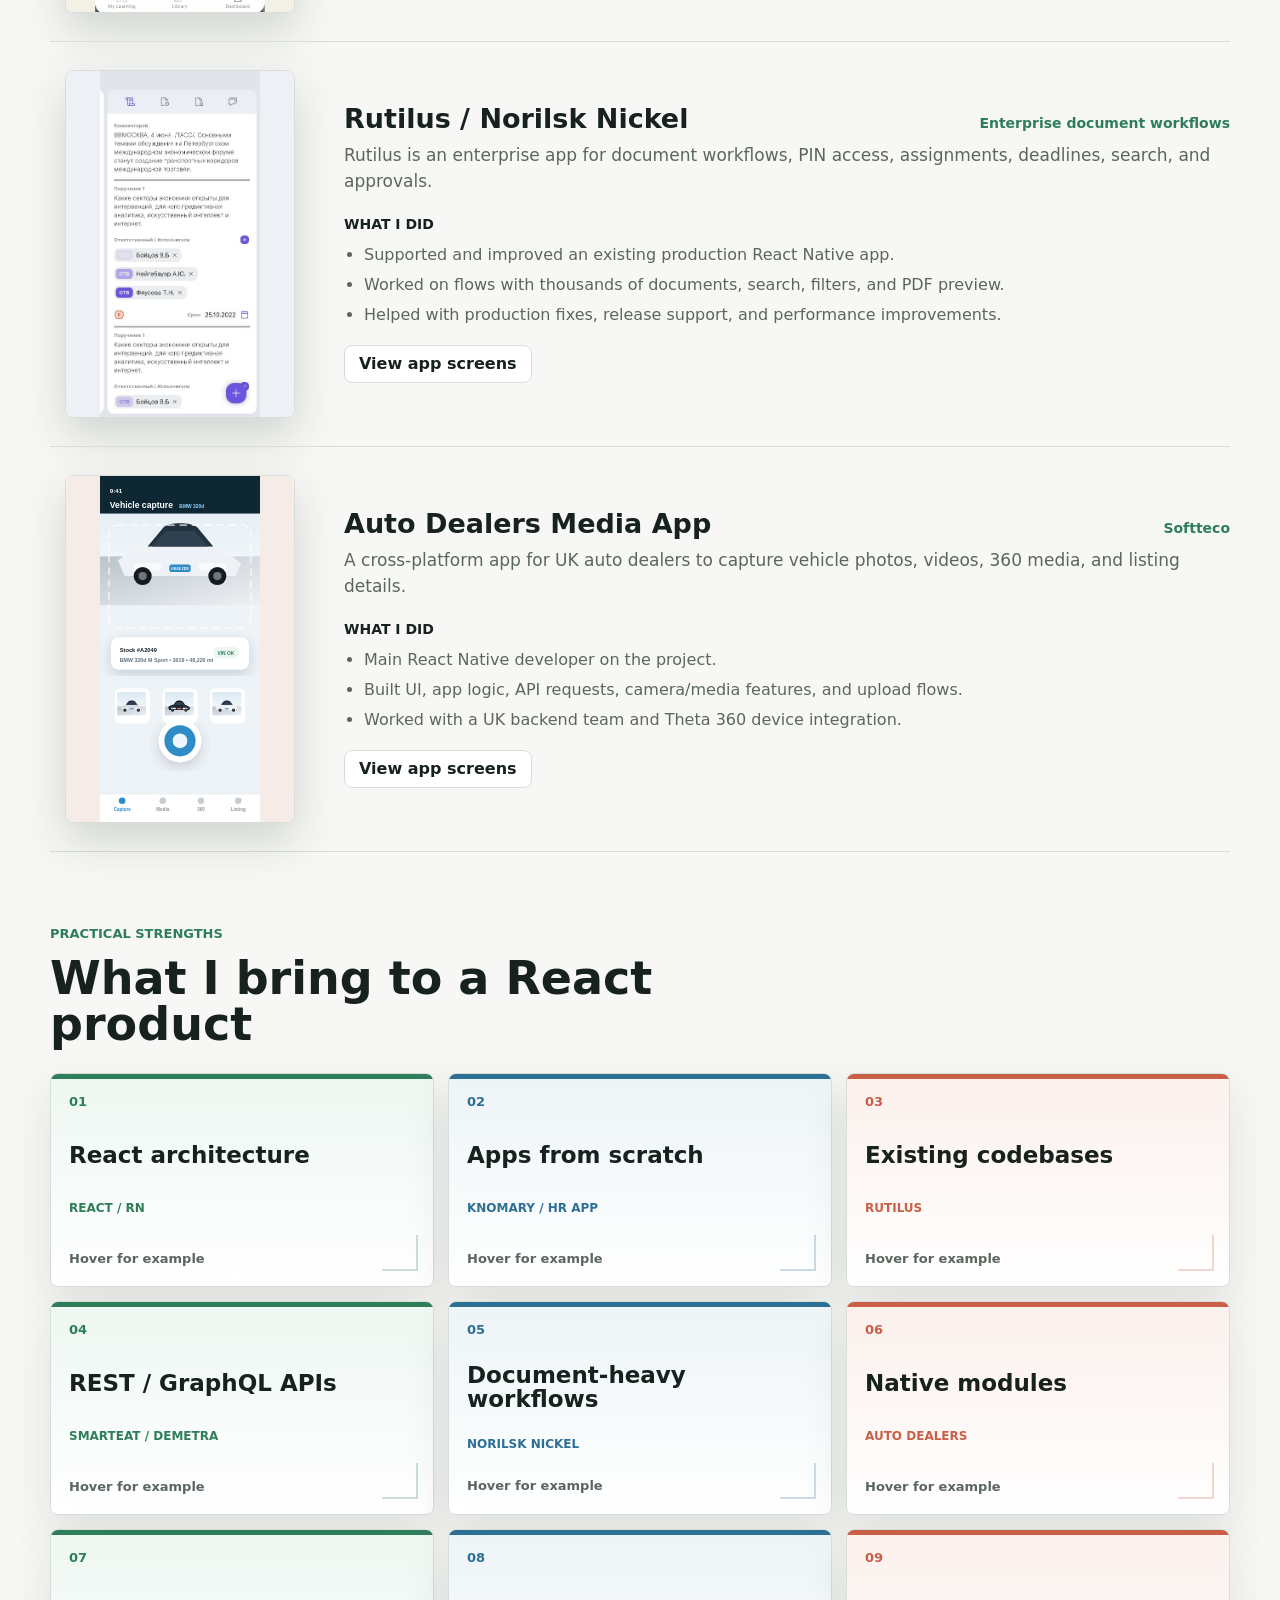
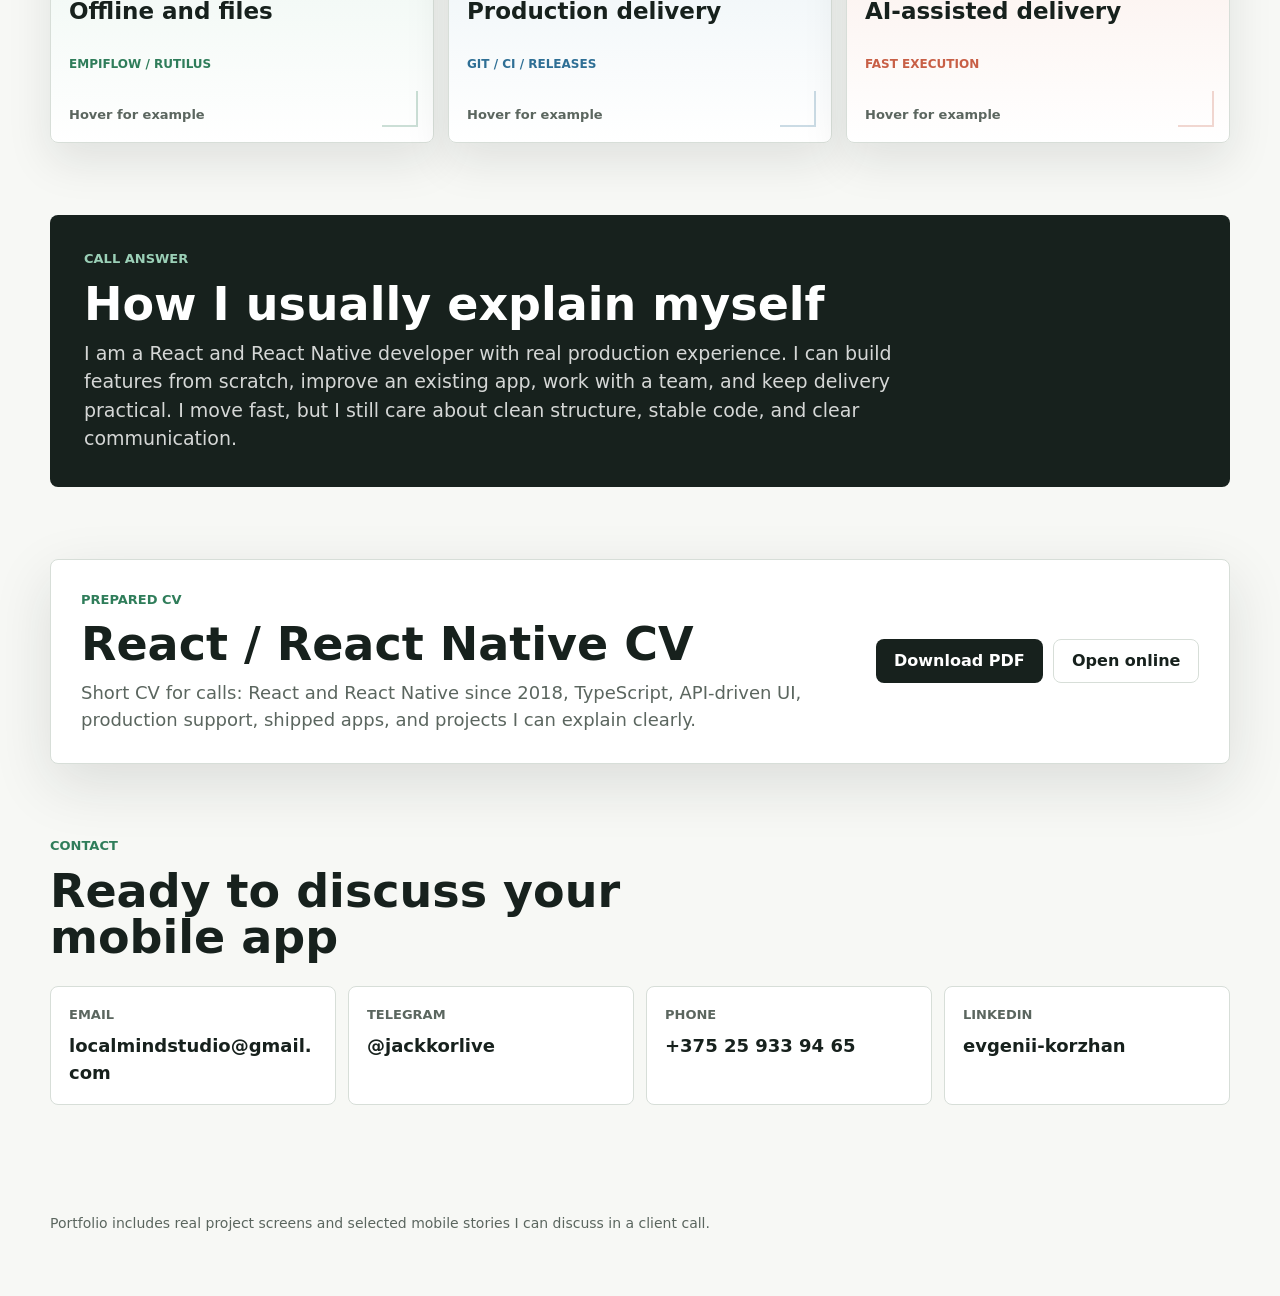
==== commit 064e3fb6: "Clarify React and Vue frontend variant" ====
--- a/index.html
+++ b/index.html
@@ -508,6 +508,6 @@
       </div>
     </dialog>
     <script src="./vendor/swiper/swiper-bundle.min.js"></script>
-    <script src="./app.js?v=20260610-vue-profile"></script>
+    <script src="./app.js?v=20260610-vue-react-profile"></script>
   </body>
 </html>
